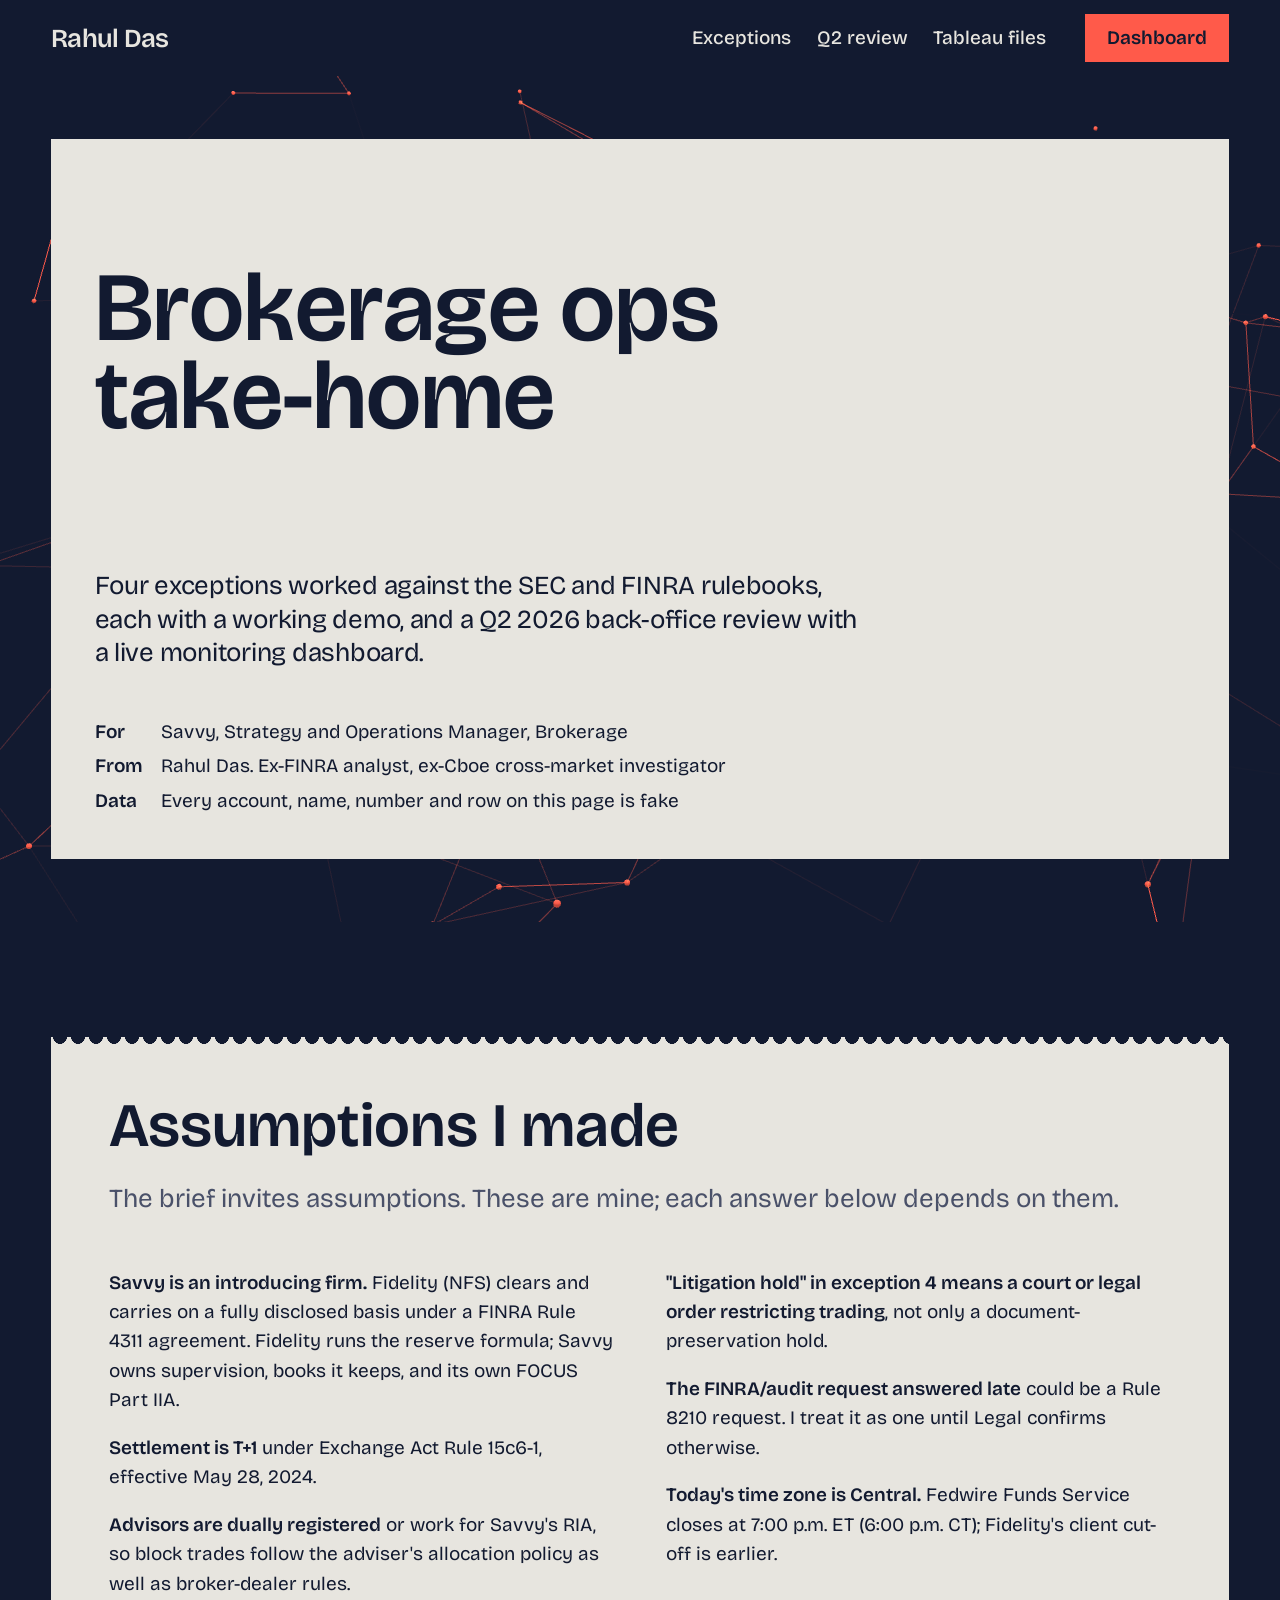
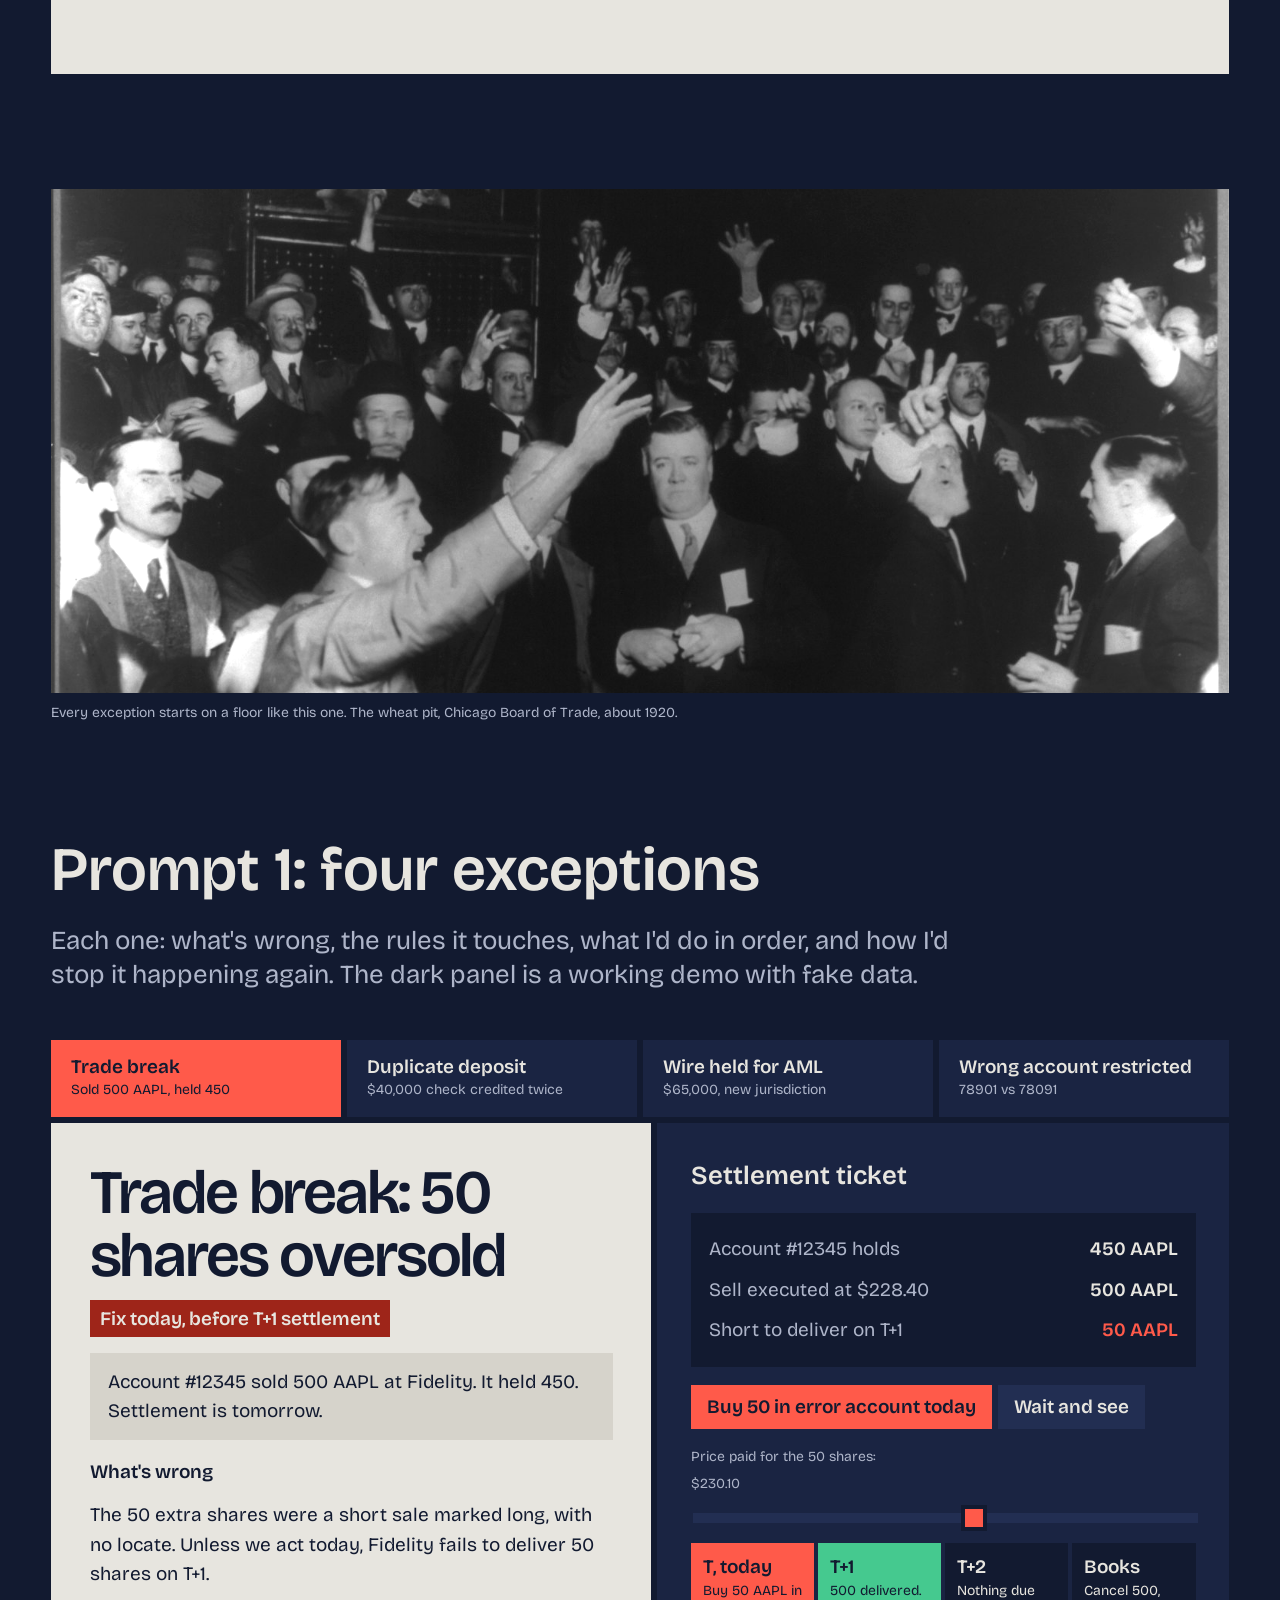
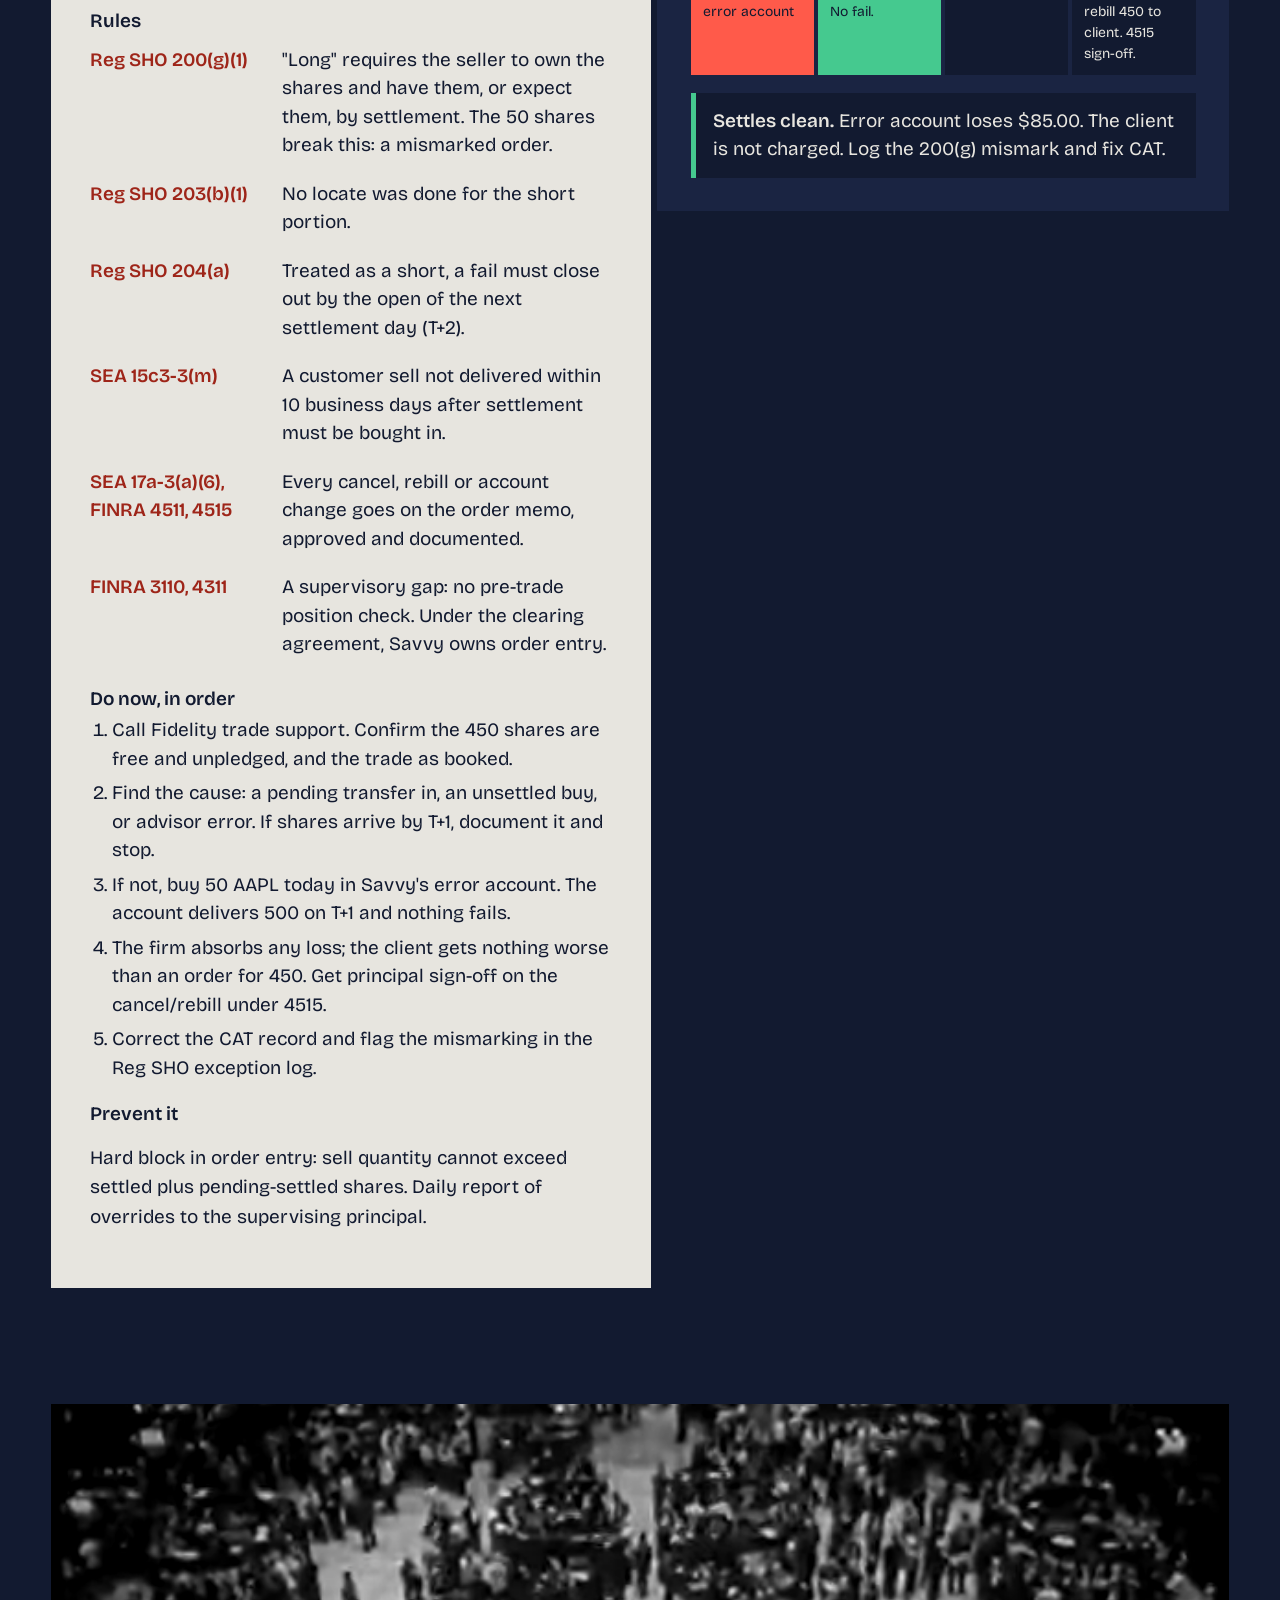
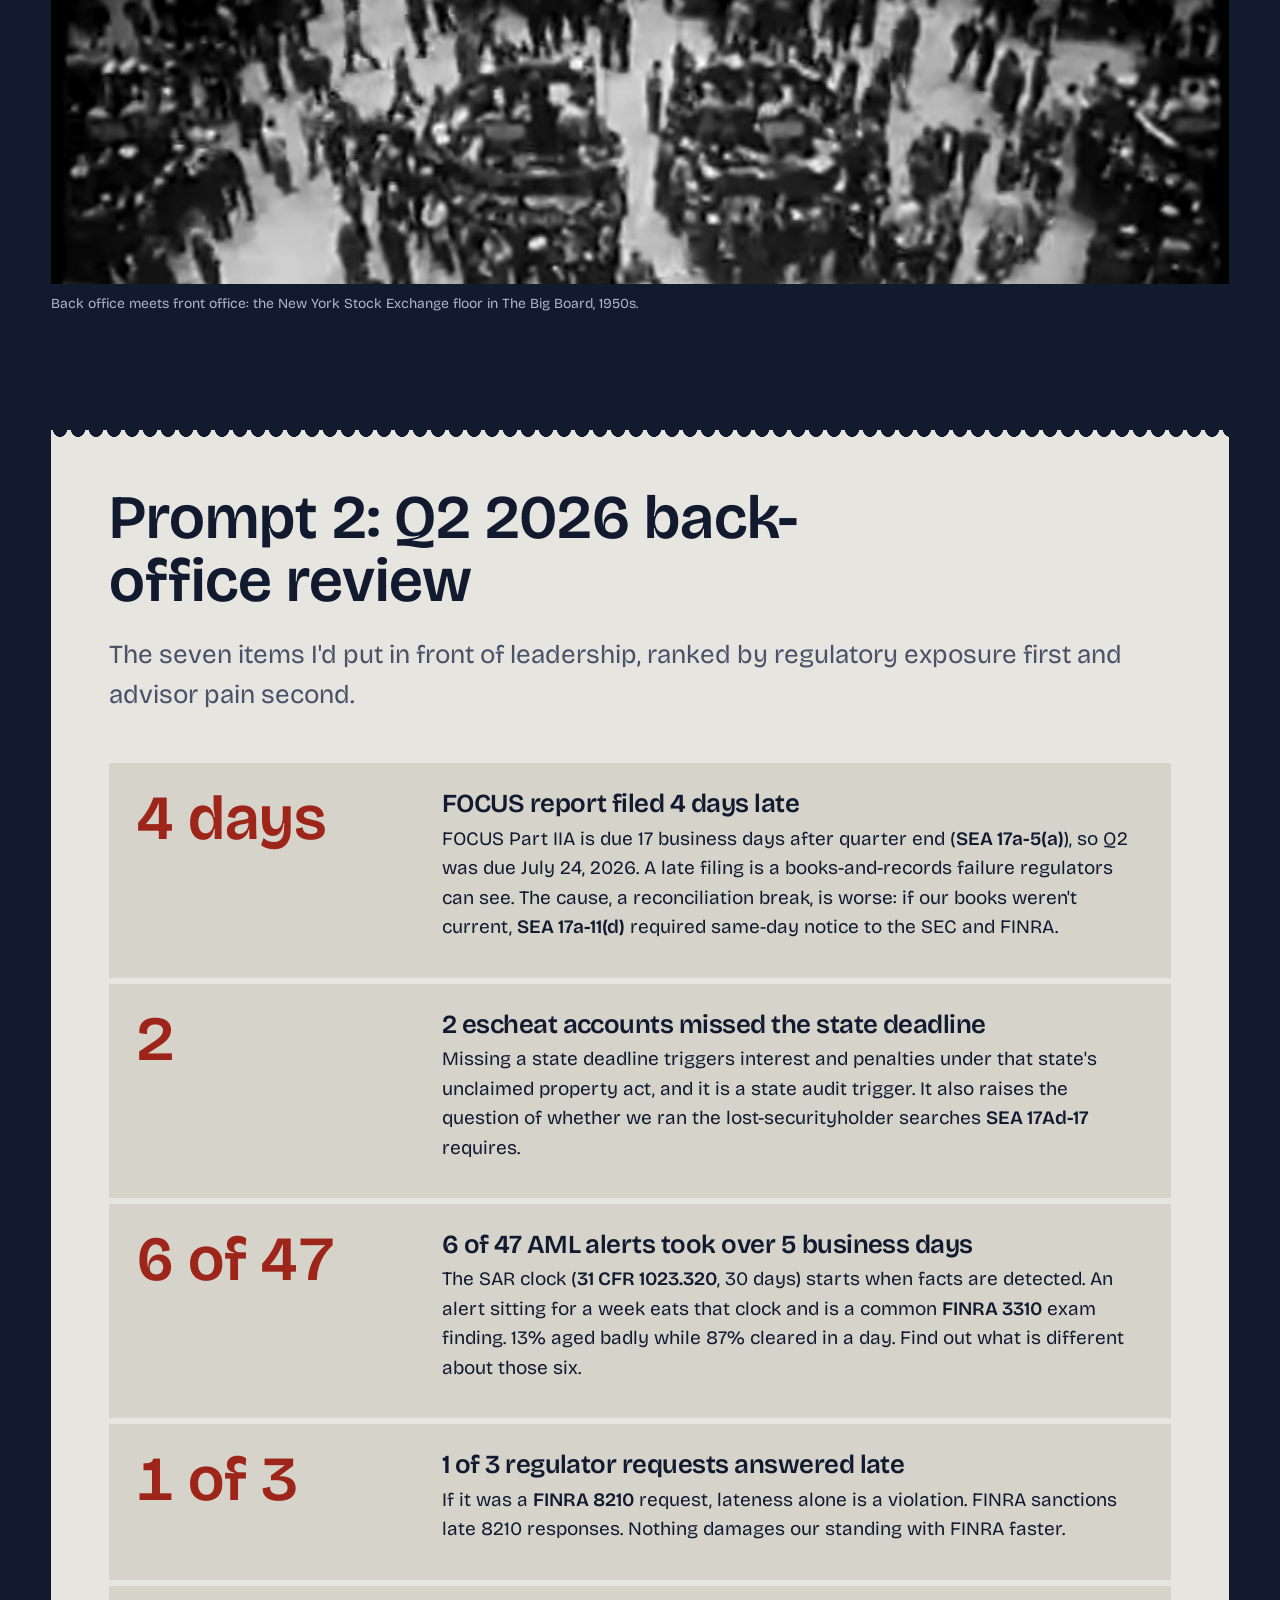
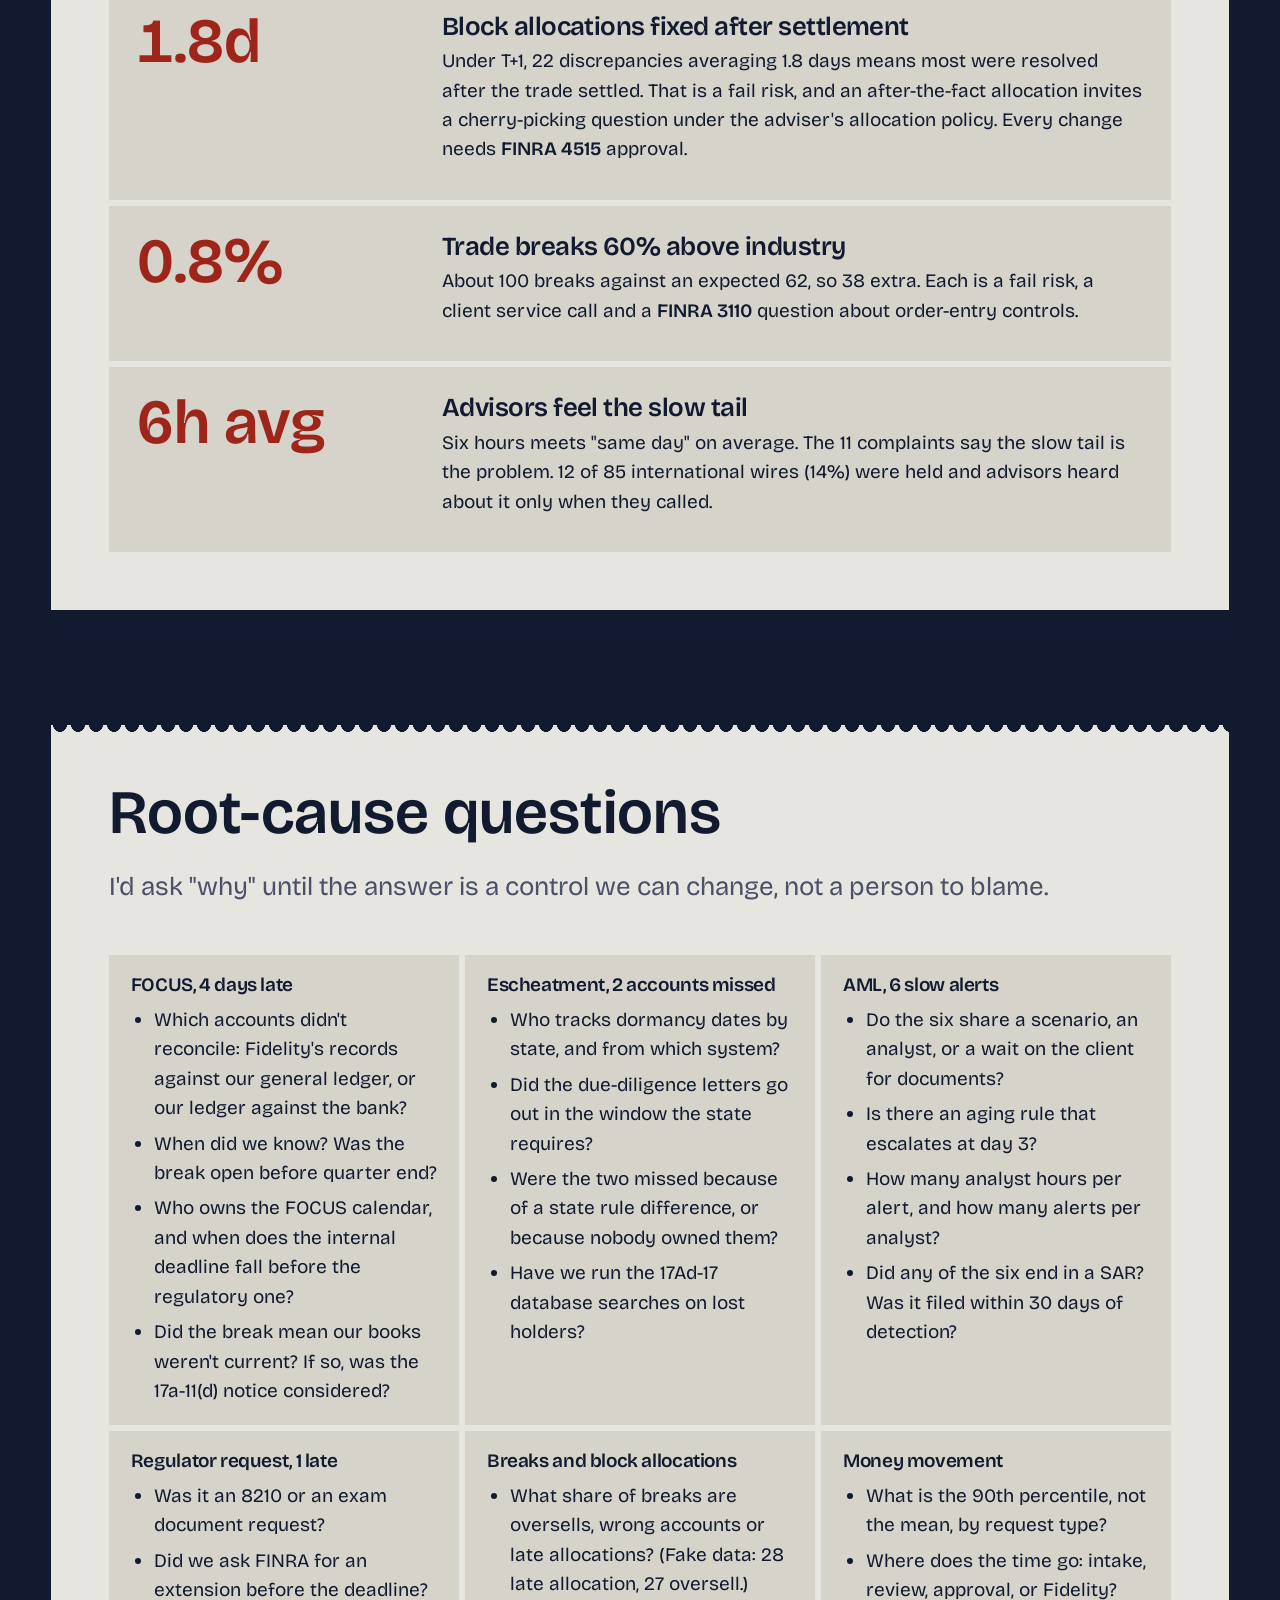
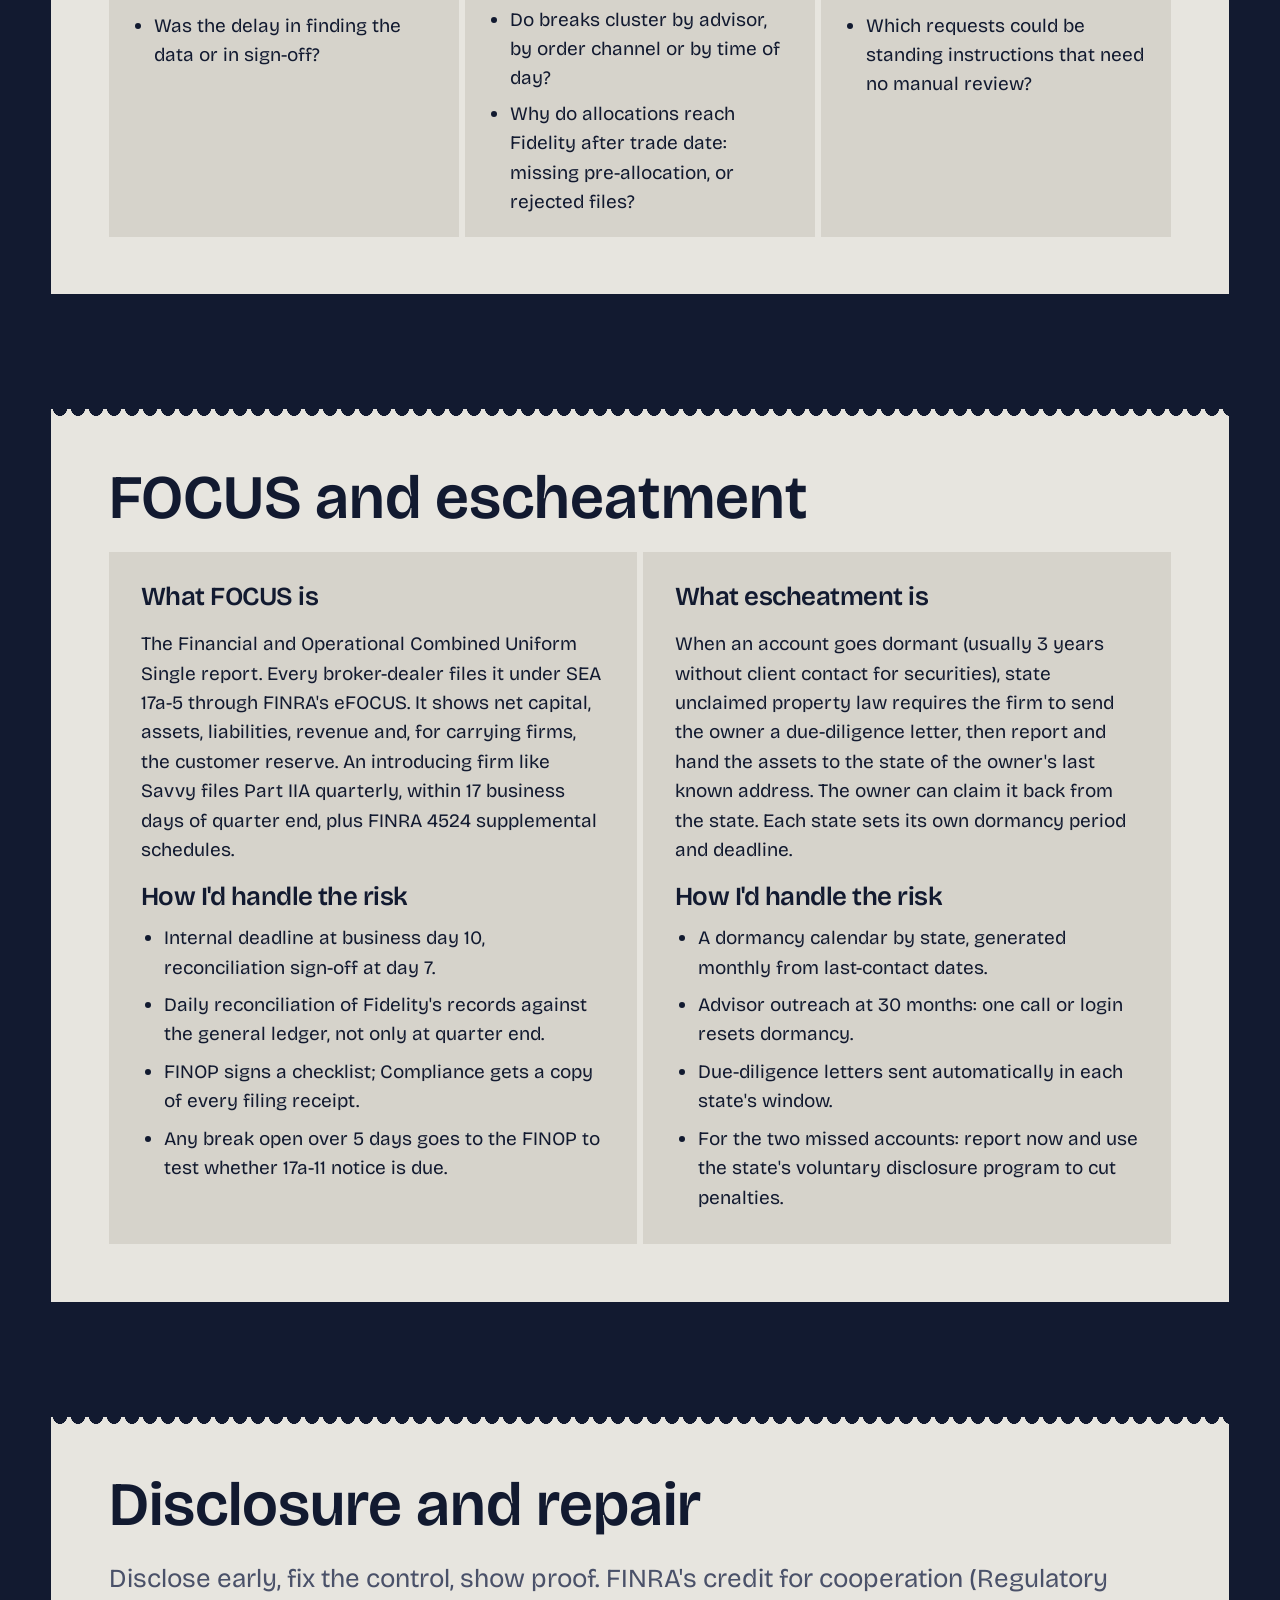
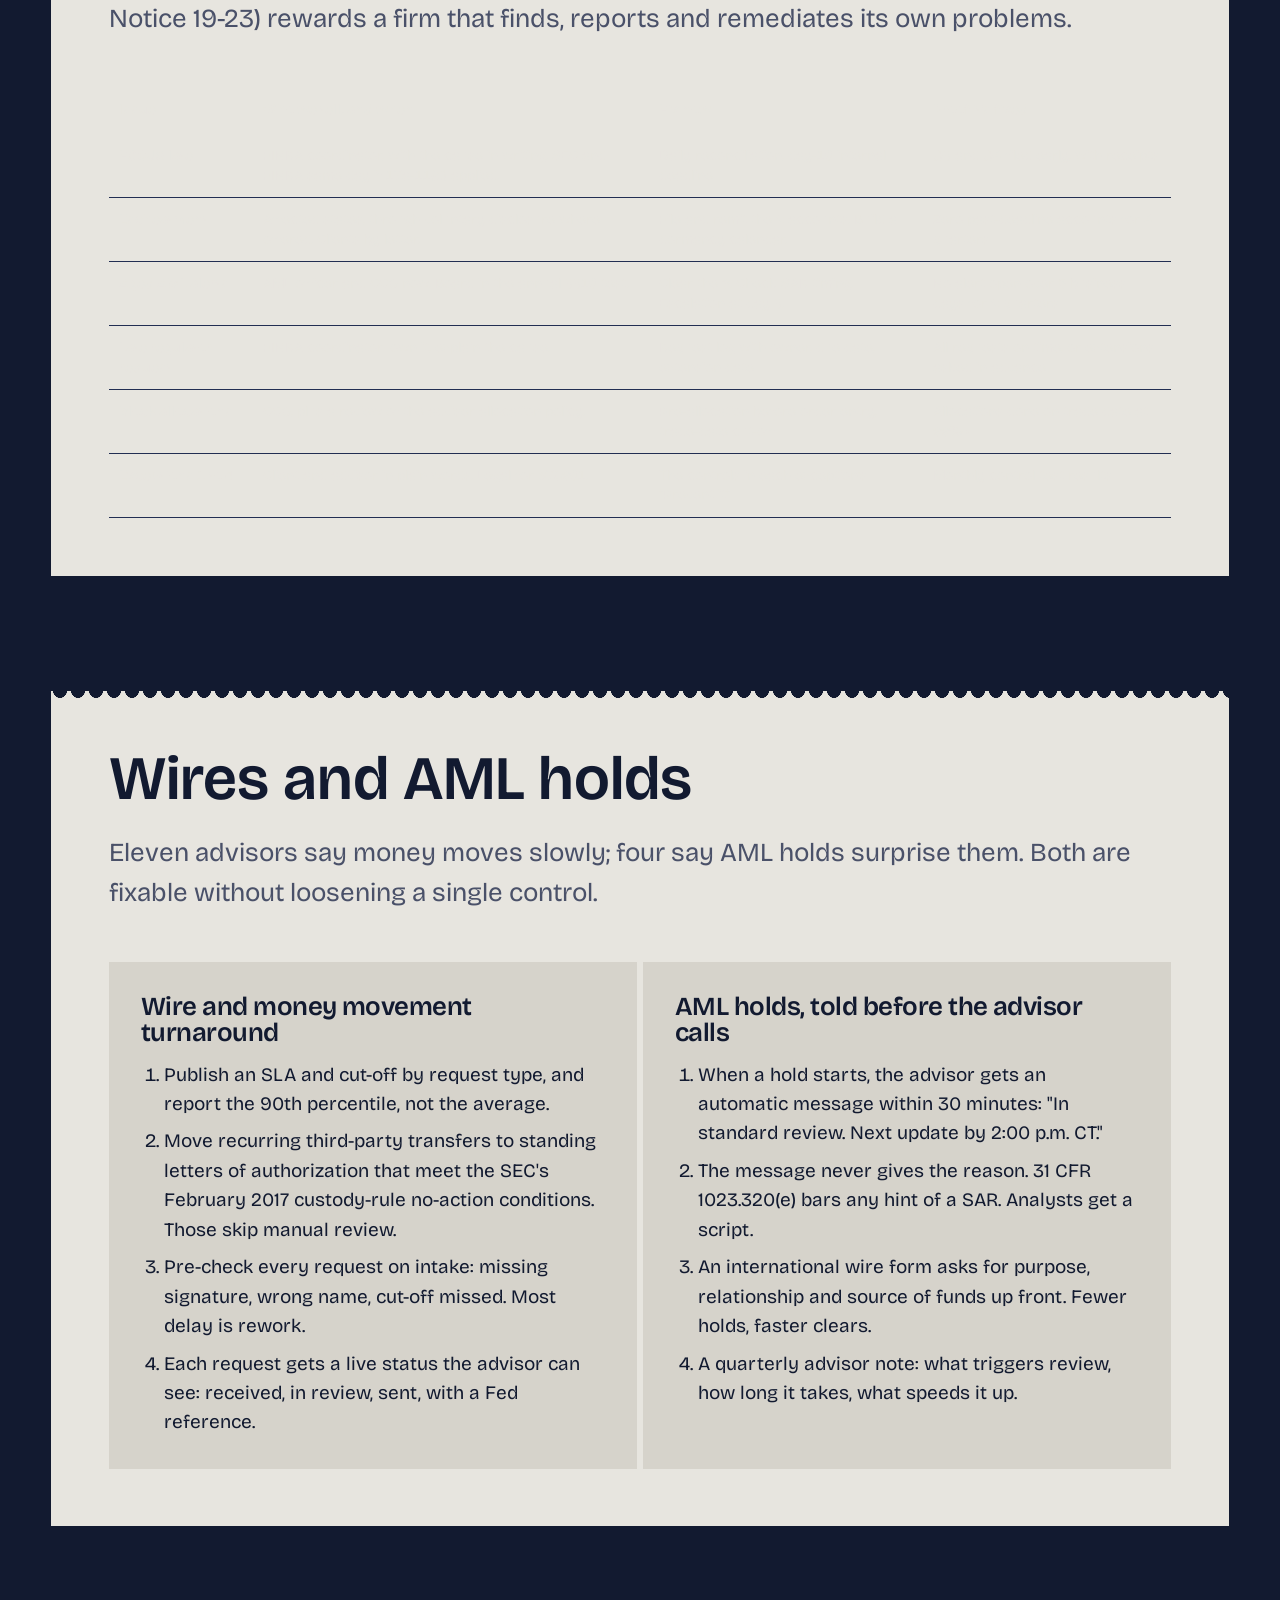
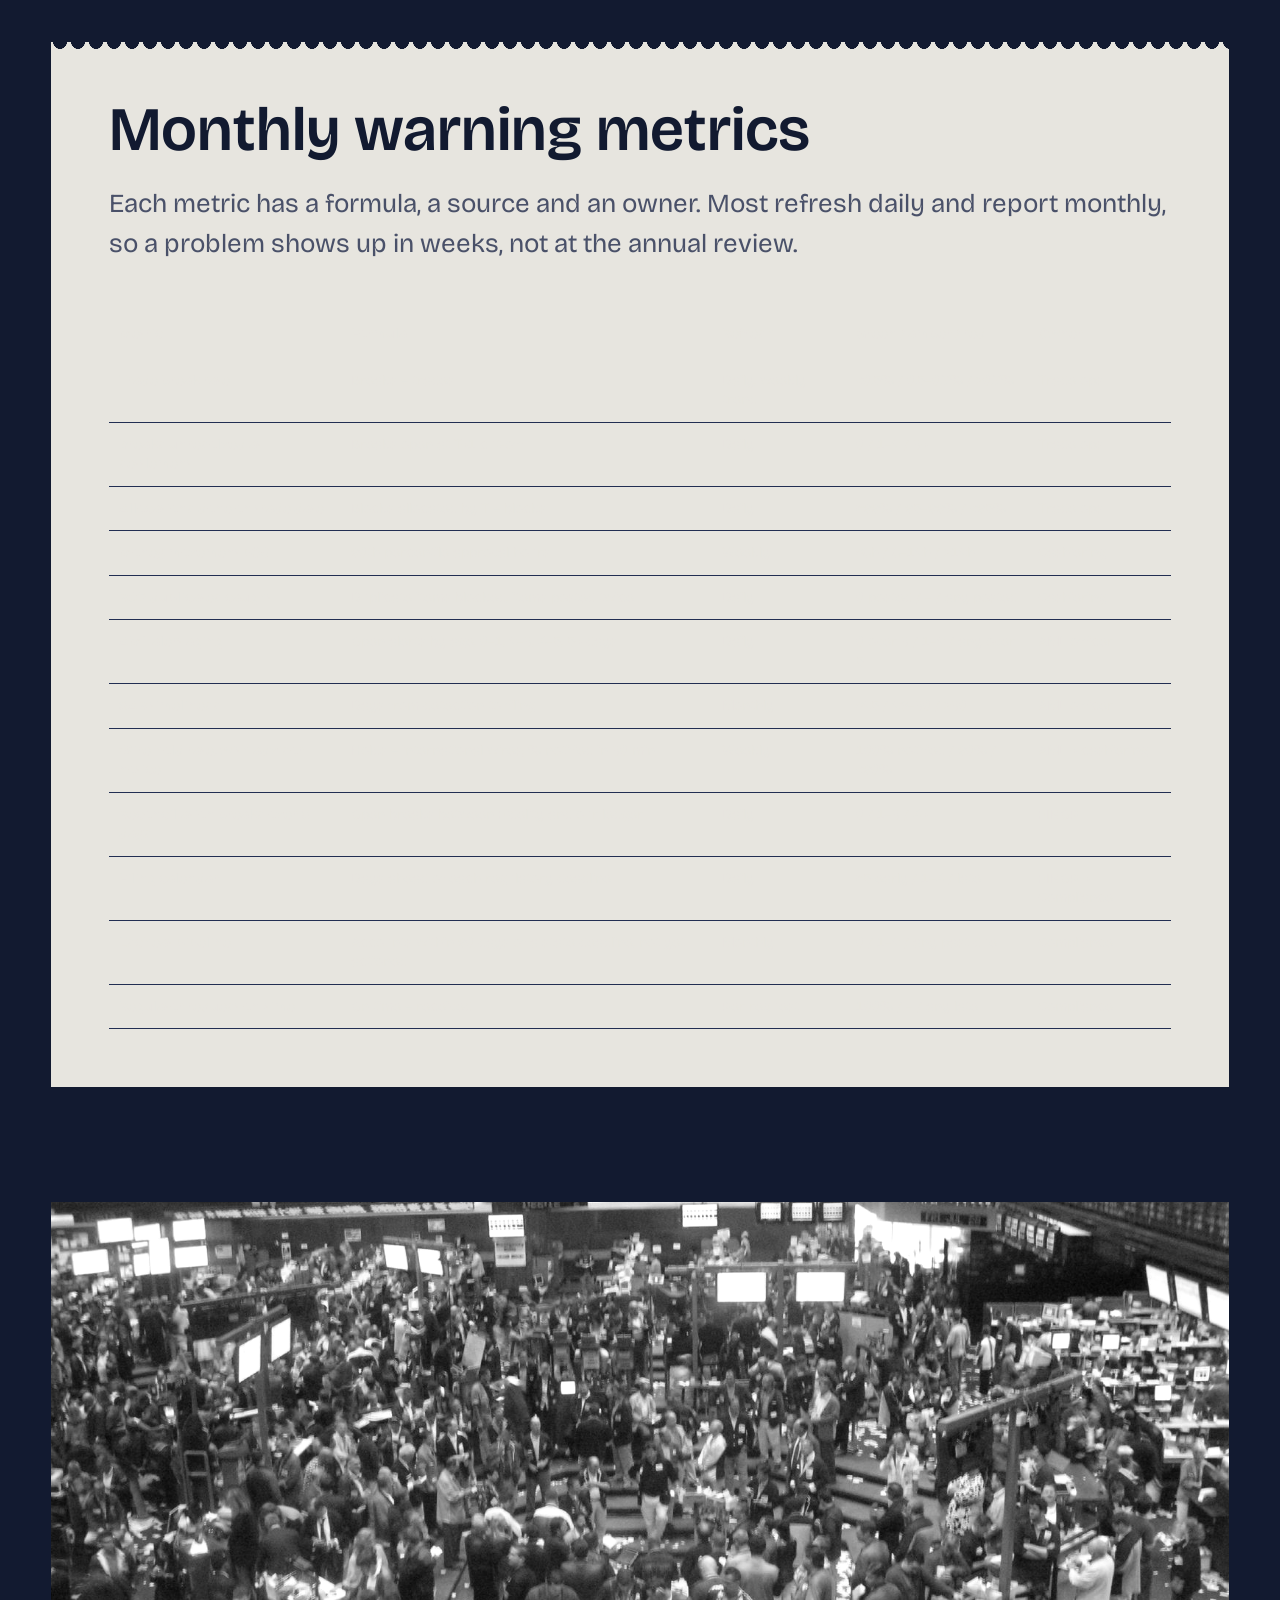
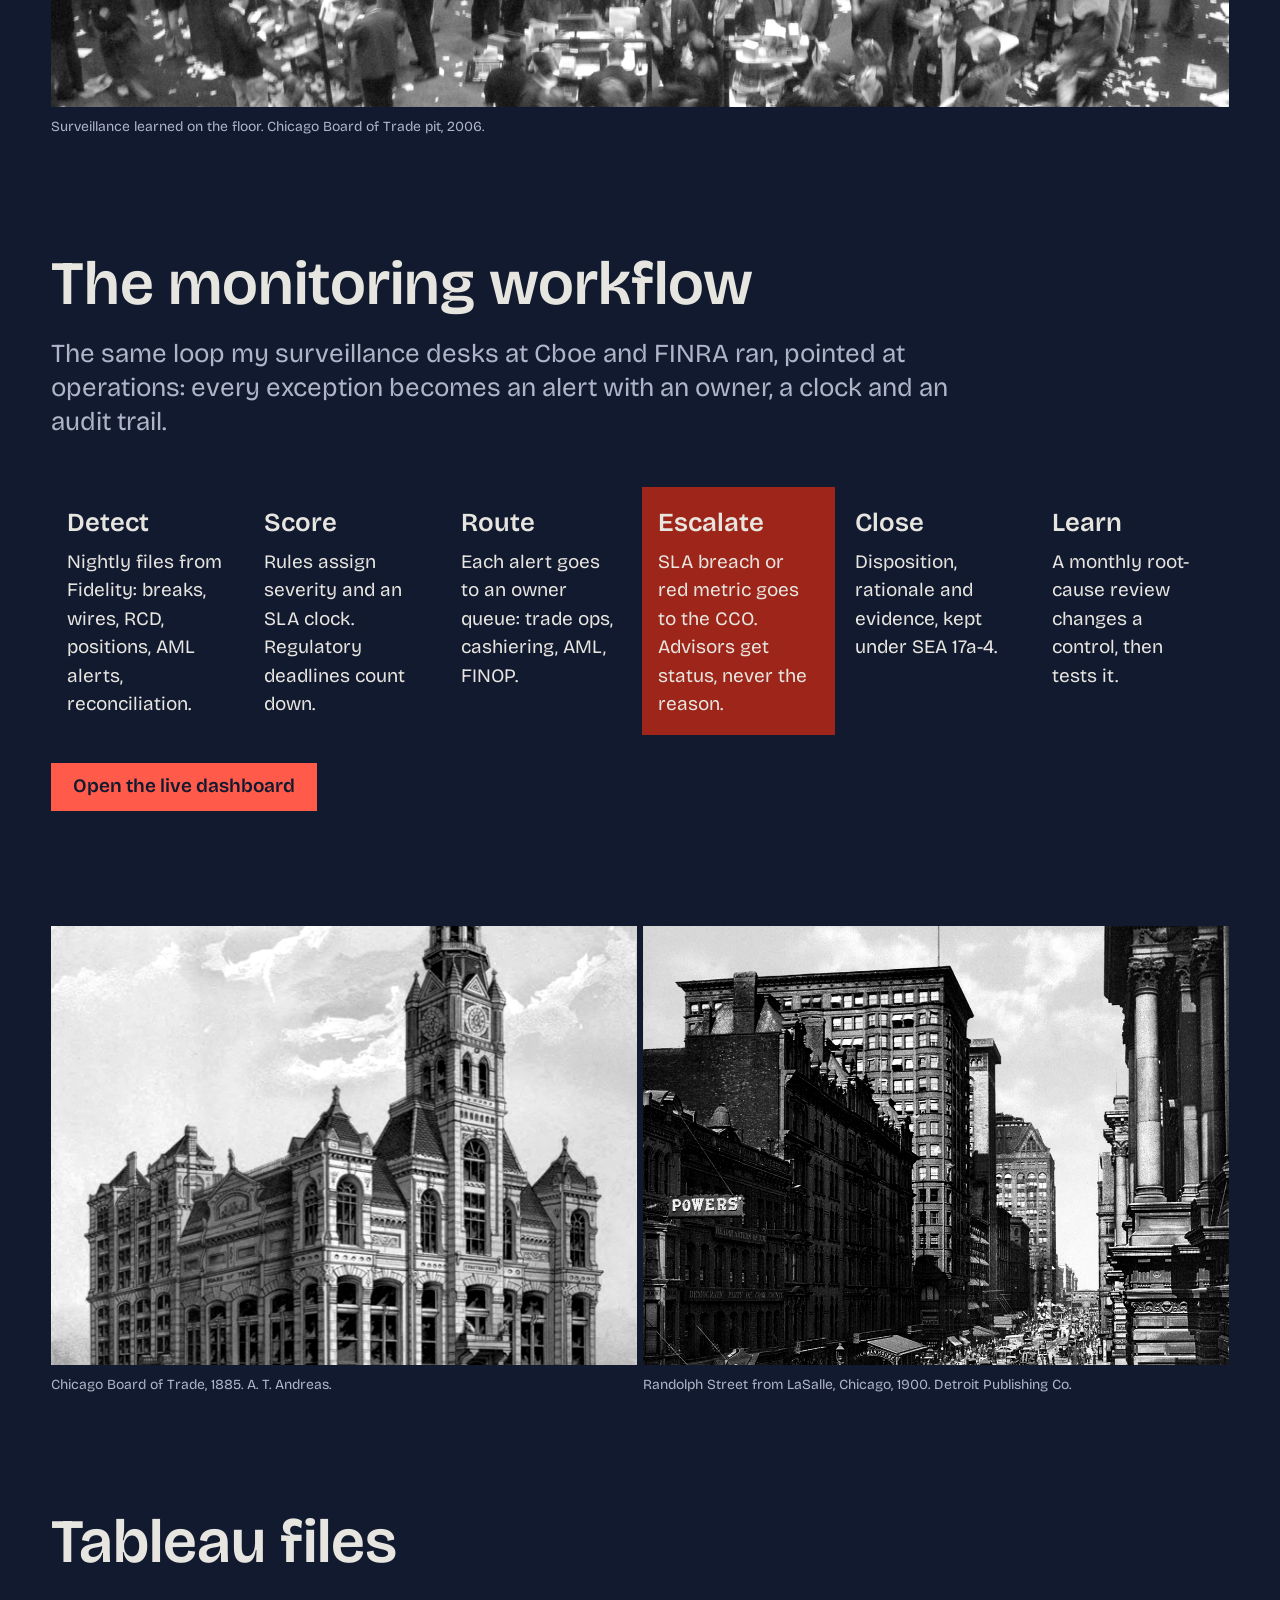
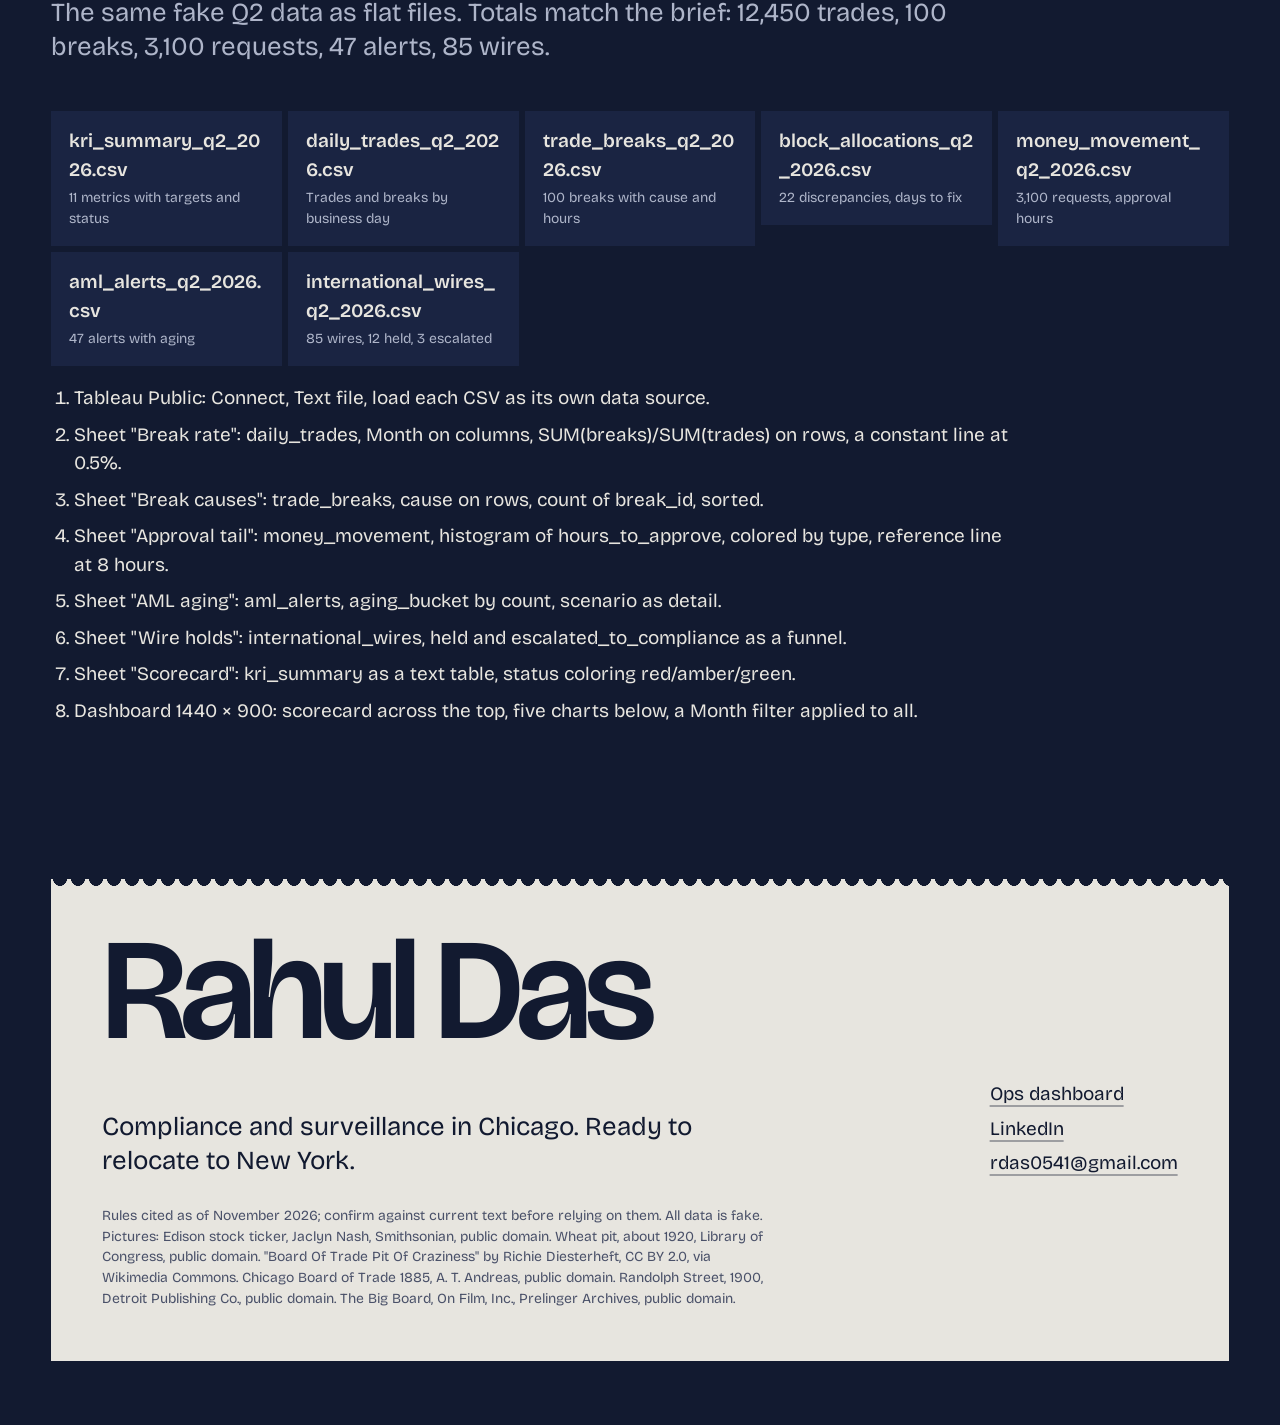
==== index.html @ f04af3ec "Brokerage ops take-home: exceptions, Q2 review, monitoring dashboard Co-Authored-By: Claude Opus 5.5" ====
<!DOCTYPE html>
<html lang="en">
<head>
<meta charset="UTF-8">
<meta name="viewport" content="width=device-width, initial-scale=1.0">
<title>Brokerage Ops Take-Home · Rahul Das</title>
<meta name="description" content="Four broker-dealer exceptions worked against SEC and FINRA rules, with a live demo for each, and a Q2 2026 back-office review with a monitoring dashboard. All data is fake.">
<meta name="author" content="Rahul Das">
<meta name="robots" content="noindex, follow">
<link rel="canonical" href="https://rahul-das-456.github.io/Savy/">
<link rel="preconnect" href="https://fonts.googleapis.com">
<link rel="preconnect" href="https://fonts.gstatic.com" crossorigin>
<link href="https://fonts.googleapis.com/css2?family=Bricolage+Grotesque:opsz,wght@12..96,400;12..96,500;12..96,600&display=swap" rel="stylesheet">
<link rel="stylesheet" href="assets/site.css">
<style>
  .sheet {
    width: min(var(--sheet), 100% - 2 * var(--m)); margin: clamp(72px, 9vw, 140px) auto 0;
    background: var(--paper); color: var(--paper-ink); color-scheme: light;
    padding: clamp(28px, 4.5vw, 72px) clamp(20px, 4.5vw, 72px);
    -webkit-mask: radial-gradient(circle 7px at 50% 0, #0000 98%, #000) 0 0 / 18px 100% repeat-x; /* taste-skill-ignore: scalloped paper edge, same as site.css */
            mask: radial-gradient(circle 7px at 50% 0, #0000 98%, #000) 0 0 / 18px 100% repeat-x; /* taste-skill-ignore */
  }
  .desk { width: min(var(--sheet), 100% - 2 * var(--m)); margin: clamp(72px, 9vw, 140px) auto 0; }
  .sheet h2, .desk h2 { font-size: var(--step-head); margin: 0 0 0.35em; max-width: 20ch; }
  .sheet h3 { font-size: var(--step-lead); letter-spacing: -0.02em !important; margin: 0 0 0.5em; }
  .sheet p, .sheet li, .case__brief p { max-width: 66ch; line-height: 1.55; }
  .lede { font-size: var(--step-lead); line-height: 1.3; max-width: 56ch; margin: 0 0 clamp(28px, 4vw, 48px); }
  .desk .lede { color: var(--muted); }
  .sheet .lede { color: var(--paper-muted); }
  .sheet a { color: var(--paper-ink); text-decoration-thickness: 2px; text-underline-offset: 4px; text-decoration-color: var(--accent-deep); }
  .desk a { color: var(--ink-hi); text-decoration-thickness: 2px; text-underline-offset: 4px; text-decoration-color: var(--accent); }

  /* assumptions */
  .assume { columns: 2 340px; column-gap: clamp(28px, 4vw, 64px); margin: 0; padding: 0; list-style: none; }
  .assume li { break-inside: avoid; padding: 0 0 18px; max-width: none; }

  /* exception switcher */
  .tabs { display: flex; flex-wrap: wrap; gap: 6px; margin: 0 0 6px; }
  .tab {
    flex: 1 1 200px; text-align: left; font: inherit; font-weight: 600; font-size: var(--step-body); line-height: 1.2;
    background: var(--surface); color: var(--ink-hi); border: 0; padding: 16px 20px 18px; cursor: pointer; min-height: 72px;
    transition: background-color var(--t-hover) var(--ease-out), transform var(--t-press) var(--ease-out);
  }
  .tab span { display: block; font-weight: 400; font-size: var(--step-small); color: var(--muted); margin-top: 4px; }
  .tab:hover { background: var(--surface-2); }
  .tab:active { transform: scale(0.98); }
  .tab[aria-selected="true"] { background: var(--accent); color: var(--accent-ink); }
  .tab[aria-selected="true"] span { color: var(--accent-ink); }
  .case { display: grid; grid-template-columns: minmax(0, 1.05fr) minmax(0, 1fr); gap: 6px; }
  .case[hidden] { display: none; }
  .case__brief { background: var(--paper); color: var(--paper-ink); padding: clamp(24px, 3vw, 44px); color-scheme: light; }
  .case__brief h3 { font-size: var(--step-head); letter-spacing: -0.035em !important; margin: 0 0 12px; }
  .facts { margin: 0 0 22px; padding: 14px 18px; background: var(--paper-2); }
  .facts p { margin: 0; }
  .case__brief h4 { font-size: var(--step-body); margin: 22px 0 8px; font-weight: 600; }
  .case__brief ol, .case__brief ul { margin: 0; padding-left: 1.2em; display: grid; gap: 6px; }
  .rules { list-style: none; padding: 0 !important; gap: 4px !important; }
  .rules li { display: grid; grid-template-columns: 9.5em 1fr; gap: 12px; padding: 8px 0; }
  .rules cite { font-style: normal; font-weight: 600; color: var(--accent-deep); }
  .sev { display: inline-block; font-weight: 600; padding: 4px 10px; background: var(--paper-ink); color: var(--paper); margin: 0 0 16px; }
  .sev--red { background: var(--accent-deep); }

  /* live demos: interface fragments */
  .demo { align-self: start; position: sticky; top: 84px; background: var(--surface); color: var(--ink-hi); padding: clamp(20px, 2.6vw, 36px); display: grid; gap: 18px; align-content: start; }
  .demo .demo__t { margin: 0; font-size: var(--step-lead); font-weight: 600; letter-spacing: -0.02em; }
  .demo .note { font-size: var(--step-small); color: var(--muted); margin: 0; }
  .panel { background: var(--bg); padding: 16px 18px; }
  .row { display: flex; justify-content: space-between; gap: 12px; align-items: baseline; padding: 6px 0; }
  .k { color: var(--muted); }
  .v { font-weight: 600; font-variant-numeric: tabular-nums; }
  .big { font-size: clamp(2rem, 1.2rem + 2.4vw, 3.25rem); font-weight: 600; letter-spacing: -0.04em; line-height: 1; font-variant-numeric: tabular-nums; }
  .red { color: var(--accent); }
  .green { color: var(--bid); }
  .ctl { display: flex; flex-wrap: wrap; gap: 6px; }
  .b {
    font: inherit; font-weight: 600; border: 0; cursor: pointer; min-height: 44px; padding: 0 16px;
    background: var(--surface-2); color: var(--ink-hi);
    transition: background-color var(--t-hover) var(--ease-out), transform var(--t-press) var(--ease-out);
  }
  .b:hover { background: #2d3b66; }
  .b:active { transform: scale(0.97); }
  .b[aria-pressed="true"], .b--go { background: var(--accent); color: var(--accent-ink); }
  .b--go:hover { background: #ff7466; }
  .b:disabled { opacity: 0.45; cursor: not-allowed; }
  .out { padding: 14px 16px; background: var(--bg); min-height: 3.2em; line-height: 1.5; }
  .out b { color: var(--ink-hi); }
  .out { position: relative; padding-left: 22px; }
  .out::before { content: ""; position: absolute; left: 0; top: 0; bottom: 0; width: 5px; background: var(--surface-2); }
  .out.is-bad::before { background: var(--accent); }
  .out.is-ok::before { background: var(--bid); }
  .out.is-warn::before { background: #f2b84b; }
  label.f { display: grid; gap: 6px; font-size: var(--step-small); color: var(--muted); }
  input[type=text], select {
    font: inherit; font-size: var(--step-body); color: var(--ink-hi); background: var(--bg); border: 2px solid #33406a; padding: 10px 12px; min-height: 44px; border-radius: 0;
  }
  input[type=text]:focus { border-color: var(--accent); outline: none; }
  .tl { display: grid; grid-template-columns: repeat(4, 1fr); gap: 4px; }
  .tl div { background: var(--bg); padding: 10px 12px; font-size: var(--step-small); min-height: 84px; }
  .tl b { display: block; font-size: var(--step-body); }
  .tl .on { background: var(--accent); color: var(--accent-ink); }
  .tl .ok { background: var(--bid); color: var(--accent-ink); }
  .q { width: 100%; border-collapse: collapse; font-size: var(--step-small) !important; }
  .q th, .q td { text-align: left; padding: 8px 6px; color: var(--ink-hi) !important; border-bottom: 1px solid #2a3558 !important; }
  .q th { color: var(--muted) !important; border-bottom: 2px solid #33406a !important; }
  .q td.n, .q th.n { text-align: right; font-variant-numeric: tabular-nums; }
  .q tr.hit td { background: rgba(255, 90, 74, 0.16); }
  .checks { display: grid; gap: 4px; }
  .checks label { display: flex; gap: 12px; align-items: flex-start; background: var(--bg); padding: 10px 12px; cursor: pointer; line-height: 1.35; }
  .checks input { width: 20px; height: 20px; accent-color: var(--accent); flex: none; margin-top: 2px; }
  .acct { display: grid; grid-template-columns: 1fr 1fr; gap: 4px; }
  .acct > div { background: var(--bg); padding: 14px 16px; }
  .acct .num { font-size: clamp(1.8rem, 1rem + 2vw, 2.6rem); font-weight: 600; letter-spacing: 0.02em !important; font-variant-numeric: tabular-nums; }
  .acct .num mark { background: var(--accent); color: var(--accent-ink); padding: 0 2px; }
  .msg { background: var(--paper); color: var(--paper-ink); padding: 14px 16px; line-height: 1.5; }
  .msg b { display: block; font-size: var(--step-small); color: var(--paper-muted); margin-bottom: 4px; font-weight: 500; }

  /* prompt 2 */
  .concerns { display: grid; gap: 6px; counter-reset: c; }
  .concern { display: grid; grid-template-columns: minmax(150px, 0.38fr) 1fr; gap: clamp(16px, 3vw, 40px); background: var(--paper-2); padding: clamp(18px, 2.4vw, 28px); align-items: start; }
  .concern .fig { margin: 0; font-size: clamp(2.4rem, 1.2rem + 3.4vw, 4.5rem); font-weight: 600; letter-spacing: -0.05em; line-height: 0.9; font-variant-numeric: tabular-nums; color: var(--accent-deep); }
  .concern .fig-x { display: block; font-size: var(--step-small); letter-spacing: 0; font-weight: 500; color: var(--paper-muted); margin-top: 8px; line-height: 1.3; }
  .concern h3 { margin: 0 0 6px; }
  .concern p { margin: 0 0 8px; }
  .concern .why { color: var(--paper-ink); }
  .concern cite { font-style: normal; font-weight: 600; }
  .two { display: grid; grid-template-columns: 1fr 1fr; gap: 6px; }
  .two > div { background: var(--paper-2); padding: clamp(20px, 2.6vw, 32px); }
  .two h3 { margin-top: 0; }
  .two ul, .two ol { padding-left: 1.2em; margin: 0; display: grid; gap: 8px; }
  .rc { display: grid; grid-template-columns: repeat(auto-fit, minmax(300px, 1fr)); gap: 6px; }
  .rc > div { background: var(--paper-2); padding: 20px 22px; }
  .rc h3 { font-size: var(--step-body); margin: 0 0 10px; }
  .rc ul { margin: 0; padding-left: 1.2em; display: grid; gap: 6px; }
  .tbl-wrap { overflow-x: auto; -webkit-overflow-scrolling: touch; margin-top: 8px; }
  .kri { width: 100%; min-width: 820px; border-collapse: collapse; }
  .kri th, .kri td { text-align: left; padding: 12px 10px; vertical-align: top; font-size: var(--step-small) !important; line-height: 1.4; }
  .kri td:first-child { font-weight: 600; }
  .rag { display: inline-block; min-width: 1.4em; font-weight: 600; }
  .flow { display: grid; grid-template-columns: repeat(6, 1fr); gap: 4px; margin: 8px 0 0; padding: 0; list-style: none; }
  .flow li { background: var(--paper-ink); color: var(--paper); padding: 16px; max-width: none; }
  .flow b { display: block; font-size: var(--step-lead); letter-spacing: -0.02em; margin-bottom: 6px; color: var(--paper); }
  .flow li:nth-child(4) { background: var(--accent-deep); }
  .cta { display: flex; flex-wrap: wrap; gap: 12px; align-items: center; margin-top: 28px; }
  .cta .link { color: var(--ink-hi); }
  .dl { display: grid; grid-template-columns: repeat(auto-fit, minmax(230px, 1fr)); gap: 6px; margin: 0; padding: 0; list-style: none; }
  .dl a { overflow-wrap: anywhere; display: block; background: var(--surface); color: var(--ink-hi); padding: 16px 18px; text-decoration: none; font-weight: 600; transition: background-color var(--t-hover) var(--ease-out); }
  .dl a:hover { background: var(--surface-2); }
  .dl span { display: block; font-weight: 400; font-size: var(--step-small); color: var(--muted); margin-top: 4px; }
  .back__credit { max-width: 75ch; }
  .plate { width: min(var(--sheet), 100% - 2 * var(--m)); margin: clamp(72px, 9vw, 140px) auto 0; }
  .plate img, .plate video { display: block; width: 100%; aspect-ratio: 21 / 9; object-fit: cover; filter: grayscale(1) contrast(1.08); background: var(--surface); }
  .plate figcaption { margin-top: 10px; color: var(--muted); font-size: var(--step-small); }
  .duo { display: grid; grid-template-columns: 1fr 1fr; gap: 6px; }
  .duo .plate { width: auto; margin: 0; }
  .plate--tall img { aspect-ratio: 4 / 3; }
  @media (max-width: 700px) { .plate img, .plate video { aspect-ratio: 4 / 3; } .duo { grid-template-columns: 1fr; } }
  .steps { margin: 18px 0 0; padding-left: 1.2em; display: grid; gap: 8px; color: var(--ink-hi); max-width: 80ch; }

  @media (max-width: 820px) {
    .kri { min-width: 0; }
    .kri thead { position: absolute; width: 1px; height: 1px; overflow: hidden; clip: rect(0 0 0 0); }
    .kri, .kri tbody, .kri tr, .kri td { display: block; width: 100%; }
    .kri tr { background: var(--paper-2); padding: 14px 16px; margin-bottom: 6px; }
    .kri td { border: 0 !important; padding: 3px 0; }
    .kri td:first-child { font-size: var(--step-body) !important; padding-bottom: 6px; }
    .kri td[data-h]::before { content: attr(data-h) ": "; color: var(--paper-muted); font-weight: 500; }
  }
  @media (max-width: 1000px) { .case { grid-template-columns: 1fr; } .demo { position: static; } .flow { grid-template-columns: repeat(3, 1fr); } }
  @media (max-width: 700px) {
    .concern, .two { grid-template-columns: 1fr; }
    .concerns { gap: 40px; }
    .rules li { grid-template-columns: 1fr; gap: 2px; }
    .tl { grid-template-columns: 1fr 1fr; }
    .flow { grid-template-columns: 1fr 1fr; }
    .tab { flex-basis: calc(50% - 6px); }
  }
</style>
<script>document.documentElement.classList.add('js');</script>
</head>
<body>
<header class="bar">
  <a class="bar__mark" href="./index.html">Rahul Das</a>
  <nav class="bar__links" aria-label="This take-home">
    <a href="#exceptions">Exceptions</a>
    <a href="#review">Q2 review</a>
    <a href="#tableau">Tableau files</a>
  </nav>
  <a class="bar__action" href="./dashboard.html">Dashboard</a>
</header>

<main id="main">
<section class="exhibit" aria-labelledby="page-title">
  <div class="exhibit__room"><img src="assets/thomas-edison-stock-ticker-nmah-jn2014-3625.jpg" alt="" fetchpriority="high"></div>
  <div class="exhibit__card">
    <h1 id="page-title" class="exhibit__title">Brokerage ops take-home</h1>
    <p class="exhibit__sub">Four exceptions worked against the SEC and FINRA rulebooks, each with a working demo, and a Q2 2026 back-office review with a live monitoring dashboard.</p>
    <dl class="exhibit__fields">
      <dt>For</dt><dd>Savvy, Strategy and Operations Manager, Brokerage</dd>
      <dt>From</dt><dd>Rahul Das. Ex-FINRA analyst, ex-Cboe cross-market investigator</dd>
      <dt>Data</dt><dd>Every account, name, number and row on this page is fake</dd>
    </dl>
  </div>
</section>

<section class="sheet" aria-labelledby="assume-h">
  <h2 id="assume-h">Assumptions I made</h2>
  <p class="lede">The brief invites assumptions. These are mine; each answer below depends on them.</p>
  <ul class="assume">
    <li><b>Savvy is an introducing firm.</b> Fidelity (NFS) clears and carries on a fully disclosed basis under a FINRA Rule 4311 agreement. Fidelity runs the reserve formula; Savvy owns supervision, books it keeps, and its own FOCUS Part IIA.</li>
    <li><b>Settlement is T+1</b> under Exchange Act Rule 15c6-1, effective May 28, 2024.</li>
    <li><b>Advisors are dually registered</b> or work for Savvy's RIA, so block trades follow the adviser's allocation policy as well as broker-dealer rules.</li>
    <li><b>"Litigation hold" in exception 4 means a court or legal order restricting trading</b>, not only a document-preservation hold.</li>
    <li><b>The FINRA/audit request answered late</b> could be a Rule 8210 request. I treat it as one until Legal confirms otherwise.</li>
    <li><b>Today's time zone is Central.</b> Fedwire Funds Service closes at 7:00 p.m. ET (6:00 p.m. CT); Fidelity's client cut-off is earlier.</li>
  </ul>
</section>

<figure class="plate">
  <img src="assets/in-the-wheat-pit-of-the-board.jpg" width="1536" height="1169" alt="Traders crowded into the wheat pit at the Chicago Board of Trade, about 1920" loading="lazy">
  <figcaption>Every exception starts on a floor like this one. The wheat pit, Chicago Board of Trade, about 1920.</figcaption>
</figure>

<section class="desk" id="exceptions" aria-labelledby="ex-h">
  <h2 id="ex-h">Prompt 1: four exceptions</h2>
  <p class="lede">Each one: what's wrong, the rules it touches, what I'd do in order, and how I'd stop it happening again. The dark panel is a working demo with fake data.</p>

  <div class="tabs" role="tablist" aria-label="Exceptions">
    <button class="tab" role="tab" id="t1" aria-controls="p1" aria-selected="true">Trade break<span>Sold 500 AAPL, held 450</span></button>
    <button class="tab" role="tab" id="t2" aria-controls="p2" aria-selected="false" tabindex="-1">Duplicate deposit<span>$40,000 check credited twice</span></button>
    <button class="tab" role="tab" id="t3" aria-controls="p3" aria-selected="false" tabindex="-1">Wire held for AML<span>$65,000, new jurisdiction</span></button>
    <button class="tab" role="tab" id="t4" aria-controls="p4" aria-selected="false" tabindex="-1">Wrong account restricted<span>78901 vs 78091</span></button>
  </div>

  <!-- 1 -->
  <div class="case" role="tabpanel" id="p1" aria-labelledby="t1">
    <article class="case__brief">
      <h3>Trade break: 50 shares oversold</h3>
      <p class="sev sev--red">Fix today, before T+1 settlement</p>
      <div class="facts"><p>Account #12345 sold 500 AAPL at Fidelity. It held 450. Settlement is tomorrow.</p></div>
      <h4>What's wrong</h4>
      <p>The 50 extra shares were a short sale marked long, with no locate. Unless we act today, Fidelity fails to deliver 50 shares on T+1.</p>
      <h4>Rules</h4>
      <ul class="rules">
        <li><cite>Reg SHO 200(g)(1)</cite><span>"Long" requires the seller to own the shares and have them, or expect them, by settlement. The 50 shares break this: a mismarked order.</span></li>
        <li><cite>Reg SHO 203(b)(1)</cite><span>No locate was done for the short portion.</span></li>
        <li><cite>Reg SHO 204(a)</cite><span>Treated as a short, a fail must close out by the open of the next settlement day (T+2).</span></li>
        <li><cite>SEA 15c3-3(m)</cite><span>A customer sell not delivered within 10 business days after settlement must be bought in.</span></li>
        <li><cite>SEA 17a-3(a)(6), FINRA 4511, 4515</cite><span>Every cancel, rebill or account change goes on the order memo, approved and documented.</span></li>
        <li><cite>FINRA 3110, 4311</cite><span>A supervisory gap: no pre-trade position check. Under the clearing agreement, Savvy owns order entry.</span></li>
      </ul>
      <h4>Do now, in order</h4>
      <ol>
        <li>Call Fidelity trade support. Confirm the 450 shares are free and unpledged, and the trade as booked.</li>
        <li>Find the cause: a pending transfer in, an unsettled buy, or advisor error. If shares arrive by T+1, document it and stop.</li>
        <li>If not, buy 50 AAPL today in Savvy's error account. The account delivers 500 on T+1 and nothing fails.</li>
        <li>The firm absorbs any loss; the client gets nothing worse than an order for 450. Get principal sign-off on the cancel/rebill under 4515.</li>
        <li>Correct the CAT record and flag the mismarking in the Reg SHO exception log.</li>
      </ol>
      <h4>Prevent it</h4>
      <p>Hard block in order entry: sell quantity cannot exceed settled plus pending-settled shares. Daily report of overrides to the supervising principal.</p>
    </article>
    <div class="demo" data-ui>
      <p class="demo__t">Settlement ticket</p>
      <div class="panel">
        <div class="row"><span class="k">Account #12345 holds</span><span class="v">450 AAPL</span></div>
        <div class="row"><span class="k">Sell executed at $228.40</span><span class="v">500 AAPL</span></div>
        <div class="row"><span class="k">Short to deliver on T+1</span><span class="v red">50 AAPL</span></div>
      </div>
      <div class="ctl" role="group" aria-label="Choose a fix">
        <button class="b" type="button" data-fix="buy" aria-pressed="true">Buy 50 in error account today</button>
        <button class="b" type="button" data-fix="wait" aria-pressed="false">Wait and see</button>
      </div>
      <label class="f" for="buyin">Price paid for the 50 shares: <output id="buyinOut">$230.10</output>
        <input id="buyin" type="range" min="220" max="238" step="0.1" value="230.1">
      </label>
      <div class="tl" id="tl1" aria-live="polite"></div>
      <div class="out" id="out1" aria-live="polite"></div>
    </div>
  </div>

  <!-- 2 -->
  <div class="case" role="tabpanel" id="p2" aria-labelledby="t2" hidden>
    <article class="case__brief">
      <h3>Duplicate remote deposit</h3>
      <p class="sev sev--red">Fix today, before anyone withdraws it</p>
      <div class="facts"><p>A $40,000 check was scanned twice, 15 minutes apart. Both entries processed. The account shows $80,000.</p></div>
      <h4>What's wrong</h4>
      <p>$40,000 of the credit does not exist. Our books, the client's statement and Fidelity's reserve figures are all wrong until we reverse it. Its second presentment will be returned by the paying bank.</p>
      <h4>Rules</h4>
      <ul class="rules">
        <li><cite>SEA 17a-3(a)(1), (a)(3)</cite><span>The blotter and the customer ledger must show true receipts. One is fictitious.</span></li>
        <li><cite>SEA 15c3-3(e)</cite><span>The phantom credit flows into the customer reserve computation at the carrying firm.</span></li>
        <li><cite>Reg CC 12 CFR 229.34(f)</cite><span>The bank that accepted a remote deposit indemnifies against duplicate presentment of the same item.</span></li>
        <li><cite>FINRA 2231</cite><span>The client's statement must be accurate. Correct before statement cut.</span></li>
        <li><cite>FINRA 3310</cite><span>Duplicate presentment is a known fraud pattern. Rule it out, don't assume error.</span></li>
        <li><cite>FINRA 3110, 4511</cite><span>The RCD queue has no duplicate control. That's a supervisory finding.</span></li>
      </ul>
      <h4>Do now, in order</h4>
      <ol>
        <li>Restrict withdrawal of the duplicate $40,000 at Fidelity right now.</li>
        <li>Match the two images: routing, account, check number, amount, date. Confirm one physical check.</li>
        <li>Reverse the second credit by journal, maker and checker, with both image IDs on the entry.</li>
        <li>Tell the advisor, then the client: a scanning duplicate, corrected, no action needed.</li>
        <li>Search the quarter's RCD log for other duplicates. One means the control is missing for all.</li>
      </ol>
      <h4>Prevent it</h4>
      <p>Hash every item on MICR line plus amount; reject a second scan for 90 days. Hold RCD funds until the item clears.</p>
    </article>
    <div class="demo" data-ui>
      <p class="demo__t">Remote deposit queue</p>
      <table class="q" id="rcd">
        <thead><tr><th>Item</th><th>Scanned</th><th>Routing / acct</th><th>Check</th><th class="n">Amount</th></tr></thead>
        <tbody>
          <tr><td>RCD-5518</td><td>10:02</td><td>••4012 / ••8831</td><td>1047</td><td class="n">$40,000.00</td></tr>
          <tr><td>RCD-5519</td><td>10:09</td><td>••7730 / ••2054</td><td>311</td><td class="n">$2,150.00</td></tr>
          <tr><td>RCD-5523</td><td>10:17</td><td>••4012 / ••8831</td><td>1047</td><td class="n">$40,000.00</td></tr>
        </tbody>
      </table>
      <div class="panel">
        <div class="row"><span class="k">Client cash balance</span><span class="v big" id="bal">$80,000</span></div>
        <div class="row"><span class="k">Available to withdraw</span><span class="v" id="avail">$80,000</span></div>
      </div>
      <div class="ctl">
        <button class="b b--go" type="button" id="dupScan">Run duplicate check</button>
        <button class="b" type="button" id="dupHold" disabled>Restrict $40,000</button>
        <button class="b" type="button" id="dupRev" disabled>Reverse RCD-5523</button>
      </div>
      <div class="out" id="out2" aria-live="polite">Queue shows 3 items processed. No duplicate control ran.</div>
    </div>
  </div>

  <!-- 3 -->
  <div class="case" role="tabpanel" id="p3" aria-labelledby="t3" hidden>
    <article class="case__brief">
      <h3>International wire on AML hold</h3>
      <p class="sev">Review within the hour. Release only on facts.</p>
      <div class="facts"><p>$65,000 outbound to a jurisdiction new to this client. Flagged and held. The advisor wants it out today. I haven't read the alert yet.</p></div>
      <h4>What's wrong</h4>
      <p>Nothing yet. Maybe nothing at all. The risk is releasing it to calm the advisor before anyone reads the alert. Advisor pressure plays no part in the decision.</p>
      <h4>Rules</h4>
      <ul class="rules">
        <li><cite>FINRA 3310</cite><span>The AML program must detect and report suspicious activity independently of the business line.</span></li>
        <li><cite>31 CFR 1023.320</cite><span>SAR for $5,000+ if suspicious. File within 30 days of initial detection. (e): never tell the client or advisor a SAR is considered.</span></li>
        <li><cite>31 CFR 501.603, .604</cite><span>OFAC: block or reject on a sanctions match; report to OFAC within 10 business days.</span></li>
        <li><cite>31 CFR 1010.410(f)</cite><span>Travel Rule: wires of $3,000+ carry full originator and beneficiary data.</span></li>
        <li><cite>31 CFR 1010.230, FINRA 2090</cite><span>CDD and know-your-customer: does this fit the client's profile and source of funds?</span></li>
        <li><cite>FINRA 2165, 4512</cite><span>If the client is 65+ and exploitation is suspected: hold 15 business days, +10, +30 more if reported to a state agency or court. Call the trusted contact.</span></li>
      </ul>
      <h4>Do now, in order</h4>
      <ol>
        <li>Reply to the advisor in 5 minutes: under review, update by a set time. No reason given.</li>
        <li>Read the alert. Screen beneficiary, bank and country against OFAC.</li>
        <li>Call the client on the number on file, not one given in the request. Confirm the wire, purpose and beneficiary.</li>
        <li>Check for account takeover: recent email, phone or address changes, new device logins.</li>
        <li>Decide and write it down: release, request documents, or escalate to the AML officer.</li>
      </ol>
      <h4>Prevent the fire drill</h4>
      <p>An international wire intake form (purpose, relationship, source of funds) and an automatic status message to the advisor once a hold starts.</p>
    </article>
    <div class="demo" data-ui>
      <p class="demo__t">Alert review: WR-20931, $65,000</p>
      <div class="panel">
        <div class="row"><span class="k">Fidelity wire cut-off</span><span class="v" id="cutoff">4:00 p.m. CT</span></div>
        <div class="row"><span class="k">Time left today</span><span class="v" id="left">–</span></div>
      </div>
      <fieldset class="checks" style="border:0;padding:0;margin:0">
        <legend class="note" style="margin-bottom:8px">Tick what the review found</legend>
        <label><input type="checkbox" data-f="ofac"> Beneficiary or bank matches an OFAC list</label>
        <label><input type="checkbox" data-f="fatf"> Country is on the FATF high-risk or monitored list</label>
        <label><input type="checkbox" data-f="profile"> Amount is over 3 times the client's usual outflow</label>
        <label><input type="checkbox" data-f="ato"> Email, phone or address changed in the last 30 days</label>
        <label><input type="checkbox" data-f="senior"> Client is 65+ and the story doesn't fit</label>
        <label><input type="checkbox" data-f="callback" checked> Client confirmed by call-back to number on file</label>
        <label><input type="checkbox" data-f="docs" checked> Purpose and beneficiary documented</label>
      </fieldset>
      <div class="out" id="out3" aria-live="polite"></div>
      <div class="msg" id="msg3" aria-live="polite"></div>
    </div>
  </div>

  <!-- 4 -->
  <div class="case" role="tabpanel" id="p4" aria-labelledby="t4" hidden>
    <article class="case__brief">
      <h3>Restriction on the wrong account</h3>
      <p class="sev sev--red">Two harms, both live. Fix in the next hour.</p>
      <div class="facts"><p>A litigation hold meant for #78901 went on #78091. #78901 traded freely for two days. #78091's advisor wants to know why the client can't trade.</p></div>
      <h4>What's wrong</h4>
      <p>We may have broken a legal order, and we've blocked a client with no reason to be blocked. Fix the order first: assets can still be leaving #78901.</p>
      <h4>Rules</h4>
      <ul class="rules">
        <li><cite>FINRA 3110(a), (b)</cite><span>Restrictions are a supervisory control. One person keyed one number, with no check. That's the finding.</span></li>
        <li><cite>SEA 17a-3(a)(17), FINRA 4511, 4512</cite><span>Account records must be accurate. Every restriction change needs a who, when and why.</span></li>
        <li><cite>FINRA 4530(b)</cite><span>Legal decides whether trading against the order is a violation that must be reported within 30 days.</span></li>
        <li><cite>FINRA 4513, 4530(d)</cite><span>If #78091 complains in writing, record it and include it in quarterly complaint statistics.</span></li>
        <li><cite>FINRA 2010</cite><span>Fair dealing: make #78091 whole if the block cost the client a trade.</span></li>
      </ul>
      <h4>Do now, in order</h4>
      <ol>
        <li>Put the hold on #78901 now, with trading and outgoing money movement both blocked. A second person verifies name and TIN against the order.</li>
        <li>Pull every trade and transfer on #78901 for the two days. Send it to Legal today.</li>
        <li>Lift the hold on #78091, approved and logged. Tell the advisor plainly: our keying error, now fixed.</li>
        <li>Ask whether #78091 missed a trade. If so, compute the make-whole against the price at the time.</li>
        <li>Legal decides on notice to the court or opposing counsel, and on 4530.</li>
      </ol>
      <h4>Prevent it</h4>
      <p>Restrictions are applied by account name and TIN, not number alone, under maker-checker. A weekly reconciliation of open legal orders against restricted accounts.</p>
    </article>
    <div class="demo" data-ui>
      <p class="demo__t">Restriction entry with maker-checker</p>
      <div class="acct">
        <div><span class="k">Order names</span><div class="num" id="nA">78<mark>9</mark><mark>0</mark>1</div><span class="k">M. Ellery, TIN ••4417</span></div>
        <div><span class="k">Restriction placed on</span><div class="num" id="nB">78<mark>0</mark><mark>9</mark>1</div><span class="k">D. Whitfield, TIN ••2290</span></div>
      </div>
      <label class="f" for="acctIn">Account to restrict
        <input id="acctIn" type="text" inputmode="numeric" autocomplete="off" value="78091" maxlength="5">
      </label>
      <label class="f" for="tinIn">Last 4 of TIN on the legal order
        <input id="tinIn" type="text" inputmode="numeric" autocomplete="off" value="4417" maxlength="4">
      </label>
      <div class="ctl"><button class="b b--go" type="button" id="apply4">Submit for checker approval</button></div>
      <div class="out" id="out4" aria-live="polite">Old process: one person types a number. Try the number that was keyed.</div>
      <table class="q">
        <caption class="note" style="text-align:left;caption-side:top;padding-bottom:6px">#78901 activity while unrestricted (send to Legal)</caption>
        <thead><tr><th>Day</th><th>Activity</th><th class="n">Amount</th></tr></thead>
        <tbody>
          <tr><td>Day 1</td><td>Sell 1,200 VTI</td><td class="n">$341,880</td></tr>
          <tr><td>Day 1</td><td>Buy 300 MSFT</td><td class="n">$128,610</td></tr>
          <tr class="hit"><td>Day 2</td><td>ACH out to new bank</td><td class="n">$95,000</td></tr>
        </tbody>
      </table>
    </div>
  </div>
</section>

<figure class="plate plate--film">
  <video muted loop playsinline autoplay preload="metadata" poster="assets/nyse-floor-poster.jpg" width="640" height="480" aria-label="Clerks and brokers working the New York Stock Exchange floor, 1950s film">
    <source src="assets/nyse-floor.webm" type="video/webm">
    <source src="assets/nyse-floor.mp4" type="video/mp4">
  </video>
  <figcaption>Back office meets front office: the New York Stock Exchange floor in <i>The Big Board</i>, 1950s.</figcaption>
</figure>

<section class="sheet" id="review" aria-labelledby="rev-h">
  <h2 id="rev-h">Prompt 2: Q2 2026 back-office review</h2>
  <p class="lede">The seven items I'd put in front of leadership, ranked by regulatory exposure first and advisor pain second.</p>
  <div class="concerns">
    <div class="concern"><p class="fig">4 days</p><div>
      <h3>FOCUS report filed 4 days late</h3>
      <p class="why">FOCUS Part IIA is due 17 business days after quarter end (<cite>SEA 17a-5(a)</cite>), so Q2 was due July 24, 2026. A late filing is a books-and-records failure regulators can see. The cause, a reconciliation break, is worse: if our books weren't current, <cite>SEA 17a-11(d)</cite> required same-day notice to the SEC and FINRA.</p>
    </div></div>
    <div class="concern"><p class="fig">2</p><div>
      <h3>2 escheat accounts missed the state deadline</h3>
      <p class="why">Missing a state deadline triggers interest and penalties under that state's unclaimed property act, and it is a state audit trigger. It also raises the question of whether we ran the lost-securityholder searches <cite>SEA 17Ad-17</cite> requires.</p>
    </div></div>
    <div class="concern"><p class="fig">6 of 47</p><div>
      <h3>6 of 47 AML alerts took over 5 business days</h3>
      <p class="why">The SAR clock (<cite>31 CFR 1023.320</cite>, 30 days) starts when facts are detected. An alert sitting for a week eats that clock and is a common <cite>FINRA 3310</cite> exam finding. 13% aged badly while 87% cleared in a day. Find out what is different about those six.</p>
    </div></div>
    <div class="concern"><p class="fig">1 of 3</p><div>
      <h3>1 of 3 regulator requests answered late</h3>
      <p class="why">If it was a <cite>FINRA 8210</cite> request, lateness alone is a violation. FINRA sanctions late 8210 responses. Nothing damages our standing with FINRA faster.</p>
    </div></div>
    <div class="concern"><p class="fig">1.8d</p><div>
      <h3>Block allocations fixed after settlement</h3>
      <p class="why">Under T+1, 22 discrepancies averaging 1.8 days means most were resolved after the trade settled. That is a fail risk, and an after-the-fact allocation invites a cherry-picking question under the adviser's allocation policy. Every change needs <cite>FINRA 4515</cite> approval.</p>
    </div></div>
    <div class="concern"><p class="fig">0.8%</p><div>
      <h3>Trade breaks 60% above industry</h3>
      <p class="why">About 100 breaks against an expected 62, so 38 extra. Each is a fail risk, a client service call and a <cite>FINRA 3110</cite> question about order-entry controls.</p>
    </div></div>
    <div class="concern"><p class="fig">6h avg</p><div>
      <h3>Advisors feel the slow tail</h3>
      <p class="why">Six hours meets "same day" on average. The 11 complaints say the slow tail is the problem. 12 of 85 international wires (14%) were held and advisors heard about it only when they called.</p>
    </div></div>
  </div>
</section>

<section class="sheet" aria-labelledby="rc-h">
  <h2 id="rc-h">Root-cause questions</h2>
  <p class="lede">I'd ask "why" until the answer is a control we can change, not a person to blame.</p>
  <div class="rc">
    <div><h3>FOCUS, 4 days late</h3><ul>
      <li>Which accounts didn't reconcile: Fidelity's records against our general ledger, or our ledger against the bank?</li>
      <li>When did we know? Was the break open before quarter end?</li>
      <li>Who owns the FOCUS calendar, and when does the internal deadline fall before the regulatory one?</li>
      <li>Did the break mean our books weren't current? If so, was the 17a-11(d) notice considered?</li>
    </ul></div>
    <div><h3>Escheatment, 2 accounts missed</h3><ul>
      <li>Who tracks dormancy dates by state, and from which system?</li>
      <li>Did the due-diligence letters go out in the window the state requires?</li>
      <li>Were the two missed because of a state rule difference, or because nobody owned them?</li>
      <li>Have we run the 17Ad-17 database searches on lost holders?</li>
    </ul></div>
    <div><h3>AML, 6 slow alerts</h3><ul>
      <li>Do the six share a scenario, an analyst, or a wait on the client for documents?</li>
      <li>Is there an aging rule that escalates at day 3?</li>
      <li>How many analyst hours per alert, and how many alerts per analyst?</li>
      <li>Did any of the six end in a SAR? Was it filed within 30 days of detection?</li>
    </ul></div>
    <div><h3>Regulator request, 1 late</h3><ul>
      <li>Was it an 8210 or an exam document request?</li>
      <li>Did we ask FINRA for an extension before the deadline?</li>
      <li>Was the delay in finding the data or in sign-off?</li>
    </ul></div>
    <div><h3>Breaks and block allocations</h3><ul>
      <li>What share of breaks are oversells, wrong accounts or late allocations? (Fake data: 28 late allocation, 27 oversell.)</li>
      <li>Do breaks cluster by advisor, by order channel or by time of day?</li>
      <li>Why do allocations reach Fidelity after trade date: missing pre-allocation, or rejected files?</li>
    </ul></div>
    <div><h3>Money movement</h3><ul>
      <li>What is the 90th percentile, not the mean, by request type?</li>
      <li>Where does the time go: intake, review, approval, or Fidelity?</li>
      <li>Which requests could be standing instructions that need no manual review?</li>
    </ul></div>
  </div>
</section>

<section class="sheet" aria-labelledby="fe-h">
  <h2 id="fe-h">FOCUS and escheatment</h2>
  <div class="two">
    <div>
      <h3>What FOCUS is</h3>
      <p>The Financial and Operational Combined Uniform Single report. Every broker-dealer files it under SEA 17a-5 through FINRA's eFOCUS. It shows net capital, assets, liabilities, revenue and, for carrying firms, the customer reserve. An introducing firm like Savvy files Part IIA quarterly, within 17 business days of quarter end, plus FINRA 4524 supplemental schedules.</p>
      <h3>How I'd handle the risk</h3>
      <ul>
        <li>Internal deadline at business day 10, reconciliation sign-off at day 7.</li>
        <li>Daily reconciliation of Fidelity's records against the general ledger, not only at quarter end.</li>
        <li>FINOP signs a checklist; Compliance gets a copy of every filing receipt.</li>
        <li>Any break open over 5 days goes to the FINOP to test whether 17a-11 notice is due.</li>
      </ul>
    </div>
    <div>
      <h3>What escheatment is</h3>
      <p>When an account goes dormant (usually 3 years without client contact for securities), state unclaimed property law requires the firm to send the owner a due-diligence letter, then report and hand the assets to the state of the owner's last known address. The owner can claim it back from the state. Each state sets its own dormancy period and deadline.</p>
      <h3>How I'd handle the risk</h3>
      <ul>
        <li>A dormancy calendar by state, generated monthly from last-contact dates.</li>
        <li>Advisor outreach at 30 months: one call or login resets dormancy.</li>
        <li>Due-diligence letters sent automatically in each state's window.</li>
        <li>For the two missed accounts: report now and use the state's voluntary disclosure program to cut penalties.</li>
      </ul>
    </div>
  </div>
</section>

<section class="sheet" aria-labelledby="dr-h">
  <h2 id="dr-h">Disclosure and repair</h2>
  <p class="lede">Disclose early, fix the control, show proof. FINRA's credit for cooperation (Regulatory Notice 19-23) rewards a firm that finds, reports and remediates its own problems.</p>
  <div class="tbl-wrap">
  <table class="kri">
    <thead><tr><th>Issue</th><th>Who we tell, and when</th><th>Fix now</th><th>Proof it's fixed</th></tr></thead>
    <tbody>
      <tr><td>FOCUS late</td><td data-h="Who we tell, and when">FINRA coordinator, with the cause in writing. SEC and FINRA same day if 17a-11(d) applied.</td><td data-h="Fix now">Daily reconciliation, day-10 internal deadline</td><td data-h="Proof it's fixed">Q3 and Q4 filed early, with receipts</td></tr>
      <tr><td>Escheatment</td><td data-h="Who we tell, and when">Affected states, through voluntary disclosure where offered. Clients by letter.</td><td data-h="Fix now">File and remit the 2 accounts. Build a dormancy calendar.</td><td data-h="Proof it's fixed">Zero past-deadline accounts for 4 quarters</td></tr>
      <tr><td>Aged AML alerts</td><td data-h="Who we tell, and when">AML officer and CCO now. Board in the annual 3310 test.</td><td data-h="Fix now">Clear the 6. Check SAR timing. Escalation at day 3.</td><td data-h="Proof it's fixed">No alert open over 5 business days for 2 quarters</td></tr>
      <tr><td>Late regulator request</td><td data-h="Who we tell, and when">FINRA coordinator: own it, explain the cause.</td><td data-h="Fix now">Request log with owner, due date, extension date</td><td data-h="Proof it's fixed">All requests on time, or extensions asked in advance</td></tr>
      <tr><td>Block allocations</td><td data-h="Who we tell, and when">CCO, plus a review of the adviser allocation policy.</td><td data-h="Fix now">Pre-allocation before order entry, trade-date cut-off</td><td data-h="Proof it's fixed">Allocations done on trade date at 99%+</td></tr>
      <tr><td>Exceptions 1 to 4</td><td data-h="Who we tell, and when">Client and advisor in plain words. Legal for #78901.</td><td data-h="Fix now">The controls in each exception's "Prevent it"</td><td data-h="Proof it's fixed">Monthly control test results</td></tr>
    </tbody>
  </table>
  </div>
</section>

<section class="sheet" aria-labelledby="fb-h">
  <h2 id="fb-h">Wires and AML holds</h2>
  <p class="lede">Eleven advisors say money moves slowly; four say AML holds surprise them. Both are fixable without loosening a single control.</p>
  <div class="two">
    <div>
      <h3>Wire and money movement turnaround</h3>
      <ol>
        <li>Publish an SLA and cut-off by request type, and report the 90th percentile, not the average.</li>
        <li>Move recurring third-party transfers to standing letters of authorization that meet the SEC's February 2017 custody-rule no-action conditions. Those skip manual review.</li>
        <li>Pre-check every request on intake: missing signature, wrong name, cut-off missed. Most delay is rework.</li>
        <li>Each request gets a live status the advisor can see: received, in review, sent, with a Fed reference.</li>
      </ol>
    </div>
    <div>
      <h3>AML holds, told before the advisor calls</h3>
      <ol>
        <li>When a hold starts, the advisor gets an automatic message within 30 minutes: "In standard review. Next update by 2:00 p.m. CT."</li>
        <li>The message never gives the reason. 31 CFR 1023.320(e) bars any hint of a SAR. Analysts get a script.</li>
        <li>An international wire form asks for purpose, relationship and source of funds up front. Fewer holds, faster clears.</li>
        <li>A quarterly advisor note: what triggers review, how long it takes, what speeds it up.</li>
      </ol>
    </div>
  </div>
</section>

<section class="sheet" aria-labelledby="kri-h">
  <h2 id="kri-h">Monthly warning metrics</h2>
  <p class="lede">Each metric has a formula, a source and an owner. Most refresh daily and report monthly, so a problem shows up in weeks, not at the annual review.</p>
  <div class="tbl-wrap">
  <table class="kri">
    <thead><tr><th>Metric</th><th>Formula</th><th>Refresh</th><th>Green / amber / red</th><th>Owner</th></tr></thead>
    <tbody>
      <tr><td>Trade break rate</td><td data-h="Formula">Breaks ÷ trades</td><td data-h="Refresh">Daily, weekly trend</td><td data-h="Green / amber / red">&lt;0.5% / 0.5–0.7% / &gt;0.7%</td><td data-h="Owner">Trade ops</td></tr>
      <tr><td>Breaks unresolved at settlement</td><td data-h="Formula">Breaks open at T+1 cut-off</td><td data-h="Refresh">Daily</td><td data-h="Green / amber / red">0 / 1–2 / 3+</td><td data-h="Owner">Trade ops</td></tr>
      <tr><td>Allocations done on trade date</td><td data-h="Formula">Blocks allocated by T ÷ blocks</td><td data-h="Refresh">Daily</td><td data-h="Green / amber / red">≥99% / 95–99% / &lt;95%</td><td data-h="Owner">Trade ops</td></tr>
      <tr><td>Money movement p90</td><td data-h="Formula">90th percentile approval hours</td><td data-h="Refresh">Weekly</td><td data-h="Green / amber / red">≤8h / 8–12h / &gt;12h</td><td data-h="Owner">Cashiering</td></tr>
      <tr><td>RCD duplicates caught</td><td data-h="Formula">Duplicate items blocked, items posted twice</td><td data-h="Refresh">Daily</td><td data-h="Green / amber / red">0 posted / – / any posted</td><td data-h="Owner">Cashiering</td></tr>
      <tr><td>AML alert aging</td><td data-h="Formula">Open alerts by age, 0–1, 2–3, 4–5, 5+ days</td><td data-h="Refresh">Daily</td><td data-h="Green / amber / red">0 over 3 / 1–2 / any over 5</td><td data-h="Owner">AML officer</td></tr>
      <tr><td>SAR timeliness</td><td data-h="Formula">Days from detection to filing</td><td data-h="Refresh">Monthly</td><td data-h="Green / amber / red">≤25 / 26–30 / &gt;30</td><td data-h="Owner">AML officer</td></tr>
      <tr><td>Wire hold rate, with advisor notice</td><td data-h="Formula">Holds ÷ international wires; % notified in 30 min</td><td data-h="Refresh">Weekly</td><td data-h="Green / amber / red">100% notified / 90% / &lt;90%</td><td data-h="Owner">AML + cashiering</td></tr>
      <tr><td>Reconciliation breaks over 5 days</td><td data-h="Formula">Open breaks between Fidelity and our ledger</td><td data-h="Refresh">Daily</td><td data-h="Green / amber / red">0 / 1–3 / 4+</td><td data-h="Owner">FINOP</td></tr>
      <tr><td>Filing calendar</td><td data-h="Formula">Days ahead of each regulatory deadline</td><td data-h="Refresh">Daily</td><td data-h="Green / amber / red">≥5 early / 1–4 / late</td><td data-h="Owner">FINOP + Compliance</td></tr>
      <tr><td>Escheat pipeline</td><td data-h="Formula">Accounts within 90 days of a state deadline, not yet actioned</td><td data-h="Refresh">Monthly</td><td data-h="Green / amber / red">0 / 1–2 / any past due</td><td data-h="Owner">Compliance</td></tr>
      <tr><td>Regulator request on-time</td><td data-h="Formula">On time ÷ received</td><td data-h="Refresh">Per request</td><td data-h="Green / amber / red">100% / – / any late</td><td data-h="Owner">Compliance</td></tr>
    </tbody>
  </table>
  </div>
</section>

<figure class="plate">
  <img src="assets/board-of-trade-pit-of-craziness-265184314.jpg" width="1600" height="1200" alt="Traders in coloured jackets signalling in a Chicago Board of Trade pit, 2006" loading="lazy">
  <figcaption>Surveillance learned on the floor. Chicago Board of Trade pit, 2006.</figcaption>
</figure>

<section class="desk" id="workflow" aria-labelledby="wf-h">
  <h2 id="wf-h">The monitoring workflow</h2>
  <p class="lede">The same loop my surveillance desks at Cboe and FINRA ran, pointed at operations: every exception becomes an alert with an owner, a clock and an audit trail.</p>
  <ol class="flow" style="--paper:var(--paper)">
    <li><b>Detect</b>Nightly files from Fidelity: breaks, wires, RCD, positions, AML alerts, reconciliation.</li>
    <li><b>Score</b>Rules assign severity and an SLA clock. Regulatory deadlines count down.</li>
    <li><b>Route</b>Each alert goes to an owner queue: trade ops, cashiering, AML, FINOP.</li>
    <li><b>Escalate</b>SLA breach or red metric goes to the CCO. Advisors get status, never the reason.</li>
    <li><b>Close</b>Disposition, rationale and evidence, kept under SEA 17a-4.</li>
    <li><b>Learn</b>A monthly root-cause review changes a control, then tests it.</li>
  </ol>
  <div class="cta">
    <a class="btn" href="./dashboard.html">Open the live dashboard</a>
  </div>
</section>

<div class="desk duo">
  <figure class="plate plate--tall"><img src="assets/chicago-board-of-trade-1885.jpg" width="1920" height="2781" alt="Engraving of the Chicago Board of Trade building, 1885" loading="lazy"><figcaption>Chicago Board of Trade, 1885. A. T. Andreas.</figcaption></figure>
  <figure class="plate plate--tall"><img src="assets/randolph-street-east-from-lasalle-street-chicago.jpg" width="1920" height="2473" alt="Randolph Street looking east from LaSalle Street, Chicago, 1900" loading="lazy"><figcaption>Randolph Street from LaSalle, Chicago, 1900. Detroit Publishing Co.</figcaption></figure>
</div>

<section class="desk" id="tableau" aria-labelledby="tb-h">
  <h2 id="tb-h">Tableau files</h2>
  <p class="lede">The same fake Q2 data as flat files. Totals match the brief: 12,450 trades, 100 breaks, 3,100 requests, 47 alerts, 85 wires.</p>
  <ul class="dl">
    <li><a href="assets/savvy/kri_summary_q2_2026.csv" download>kri_summary_q2_2026.csv<span>11 metrics with targets and status</span></a></li>
    <li><a href="assets/savvy/daily_trades_q2_2026.csv" download>daily_trades_q2_2026.csv<span>Trades and breaks by business day</span></a></li>
    <li><a href="assets/savvy/trade_breaks_q2_2026.csv" download>trade_breaks_q2_2026.csv<span>100 breaks with cause and hours</span></a></li>
    <li><a href="assets/savvy/block_allocations_q2_2026.csv" download>block_allocations_q2_2026.csv<span>22 discrepancies, days to fix</span></a></li>
    <li><a href="assets/savvy/money_movement_q2_2026.csv" download>money_movement_q2_2026.csv<span>3,100 requests, approval hours</span></a></li>
    <li><a href="assets/savvy/aml_alerts_q2_2026.csv" download>aml_alerts_q2_2026.csv<span>47 alerts with aging</span></a></li>
    <li><a href="assets/savvy/international_wires_q2_2026.csv" download>international_wires_q2_2026.csv<span>85 wires, 12 held, 3 escalated</span></a></li>
  </ul>
  <ol class="steps">
    <li>Tableau Public: Connect, Text file, load each CSV as its own data source.</li>
    <li>Sheet "Break rate": daily_trades, Month on columns, SUM(breaks)/SUM(trades) on rows, a constant line at 0.5%.</li>
    <li>Sheet "Break causes": trade_breaks, cause on rows, count of break_id, sorted.</li>
    <li>Sheet "Approval tail": money_movement, histogram of hours_to_approve, colored by type, reference line at 8 hours.</li>
    <li>Sheet "AML aging": aml_alerts, aging_bucket by count, scenario as detail.</li>
    <li>Sheet "Wire holds": international_wires, held and escalated_to_compliance as a funnel.</li>
    <li>Sheet "Scorecard": kri_summary as a text table, status coloring red/amber/green.</li>
    <li>Dashboard 1440 × 900: scorecard across the top, five charts below, a Month filter applied to all.</li>
  </ol>
</section>
</main>

<footer class="back">
  <div class="back__card">
    <p class="back__name">Rahul Das</p>
    <div class="back__row">
      <p>Compliance and surveillance in Chicago. Ready to relocate to New York.</p>
      <ul class="back__links">
        <li><a href="./dashboard.html">Ops dashboard</a></li>
        <li><a href="https://www.linkedin.com/in/rahul-das-capm/" rel="noopener">LinkedIn</a></li>
        <li><a href="mailto:rdas0541@gmail.com">rdas0541@gmail.com</a></li>
      </ul>
    </div>
    <p class="back__credit">Rules cited as of November 2026; confirm against current text before relying on them. All data is fake. Pictures: Edison stock ticker, Jaclyn Nash, Smithsonian, public domain. Wheat pit, about 1920, Library of Congress, public domain. "Board Of Trade Pit Of Craziness" by Richie Diesterheft, CC BY 2.0, via Wikimedia Commons. Chicago Board of Trade 1885, A. T. Andreas, public domain. Randolph Street, 1900, Detroit Publishing Co., public domain. <i>The Big Board</i>, On Film, Inc., Prelinger Archives, public domain.</p>
  </div>
</footer>

<script>
(() => {
  // tabs
  const tabs = [...document.querySelectorAll('.tab')];
  const select = (t) => {
    tabs.forEach((x) => { const on = x === t; x.setAttribute('aria-selected', on); x.tabIndex = on ? 0 : -1; document.getElementById(x.getAttribute('aria-controls')).hidden = !on; });
  };
  tabs.forEach((t, i) => {
    t.addEventListener('click', () => select(t));
    t.addEventListener('keydown', (e) => {
      const d = e.key === 'ArrowRight' ? 1 : e.key === 'ArrowLeft' ? -1 : 0;
      if (!d) return; const n = tabs[(i + d + tabs.length) % tabs.length]; select(n); n.focus(); e.preventDefault();
    });
  });
  const money = (n) => (n < 0 ? '−$' : '$') + Math.abs(n).toLocaleString('en-US', { minimumFractionDigits: 2, maximumFractionDigits: 2 });

  // 1: trade break
  let fix = 'buy';
  const r = document.getElementById('buyin'), ro = document.getElementById('buyinOut');
  const tl = document.getElementById('tl1'), o1 = document.getElementById('out1');
  const draw1 = () => {
    const p = +r.value; ro.textContent = '$' + p.toFixed(2);
    const cost = 50 * (p - 228.40);
    if (fix === 'buy') {
      tl.innerHTML = '<div class="on"><b>T, today</b>Buy 50 AAPL in error account</div><div class="ok"><b>T+1</b>500 delivered. No fail.</div><div><b>T+2</b>Nothing due</div><div><b>Books</b>Cancel 500, rebill 450 to client. 4515 sign-off.</div>';
      o1.className = 'out is-ok';
      o1.innerHTML = '<b>Settles clean.</b> Error account ' + (cost > 0 ? 'loses ' : 'gains ') + money(Math.abs(cost)) + '. The client is not charged. Log the 200(g) mismark and fix CAT.';
    } else {
      tl.innerHTML = '<div><b>T, today</b>No action</div><div class="on"><b>T+1</b>Fidelity fails to deliver 50 shares</div><div class="on"><b>T+2 open</b>Rule 204(a) forced close-out</div><div class="on"><b>After</b>Fail on the books, firm still pays</div>';
      o1.className = 'out is-bad';
      o1.innerHTML = '<b>Fail to deliver.</b> Fidelity buys in at the T+2 open, at whatever price, and charges it back to Savvy. Same cost, plus a fail, a 204 record and a supervision question.';
    }
  };
  document.querySelectorAll('[data-fix]').forEach((b) => b.addEventListener('click', () => {
    fix = b.dataset.fix; document.querySelectorAll('[data-fix]').forEach((x) => x.setAttribute('aria-pressed', x === b)); draw1();
  }));
  r.addEventListener('input', draw1); draw1();

  // 2: duplicate deposit
  const rows = document.querySelectorAll('#rcd tbody tr'), o2 = document.getElementById('out2');
  const bal = document.getElementById('bal'), av = document.getElementById('avail');
  const hold = document.getElementById('dupHold'), rev = document.getElementById('dupRev');
  document.getElementById('dupScan').addEventListener('click', (e) => {
    rows[0].classList.add('hit'); rows[2].classList.add('hit');
    o2.className = 'out is-bad'; o2.innerHTML = '<b>Match on all five fields:</b> routing, account, check 1047, $40,000.00, same date. RCD-5523 is a duplicate of RCD-5518.';
    hold.disabled = false; e.currentTarget.disabled = true; hold.focus();
  });
  hold.addEventListener('click', () => {
    av.textContent = '$40,000'; hold.disabled = true; rev.disabled = false; rev.focus();
    o2.className = 'out is-warn'; o2.innerHTML = '<b>$40,000 restricted at Fidelity.</b> Client can still use the real $40,000. Next: reverse RCD-5523 by journal, maker and checker.';
  });
  rev.addEventListener('click', () => {
    bal.textContent = '$40,000'; rows[2].style.opacity = 0.45; rev.disabled = true;
    o2.className = 'out is-ok'; o2.innerHTML = '<b>Reversed.</b> JE-77120, maker R. Das, checker ops principal, both image IDs attached. Blotter and ledger corrected; advisor and client told. Next: search the quarter for other duplicates.';
  });

  // 3: AML wire
  const boxes = document.querySelectorAll('[data-f]'), o3 = document.getElementById('out3'), m3 = document.getElementById('msg3');
  const flags = () => Object.fromEntries([...boxes].map((b) => [b.dataset.f, b.checked]));
  const draw3 = () => {
    const f = flags(); let cls, txt, msg;
    if (f.ofac) { cls = 'is-bad'; txt = '<b>Block or reject. Do not send.</b> Report to OFAC within 10 business days (31 CFR 501.603/.604). Escalate to the AML officer now.'; msg = 'The wire for WR-20931 is still in review and won\'t go out today. Compliance will contact you directly.'; }
    else if (f.ato && !f.callback) { cls = 'is-bad'; txt = '<b>Hold: possible account takeover.</b> Contact details changed and the client is not confirmed. Lock online access and call the number on file from before the change.'; msg = 'The wire is in standard review. We need to speak with your client on their number of record before it can go. Next update by 3:00 p.m. CT.'; }
    else if (f.senior) { cls = 'is-warn'; txt = '<b>FINRA 2165 hold.</b> Reasonable belief of exploitation: hold up to 15 business days, call the trusted contact (4512), escalate internally, document everything.'; msg = 'The wire is on hold while we complete a client protection review. Next update tomorrow by 10:00 a.m. CT.'; }
    else if (f.fatf || f.profile || !f.docs || !f.callback) { cls = 'is-warn'; txt = '<b>Escalate to the AML officer.</b> ' + [f.fatf && 'High-risk country.', f.profile && 'Out of profile.', !f.docs && 'Purpose not documented.', !f.callback && 'No call-back yet.'].filter(Boolean).join(' ') + ' SAR decision clock started today; 30 days max.'; msg = 'The wire is in standard review. We may ask your client for supporting documents. Next update by 3:00 p.m. CT.'; }
    else { cls = 'is-ok'; txt = '<b>Release.</b> Confirmed by call-back, purpose documented, in profile, no list match. Write the rationale on the alert and send before cut-off.'; msg = 'Review complete. The wire for WR-20931 is released and will go out today. Fed reference to follow.'; }
    o3.className = 'out ' + cls; o3.innerHTML = txt;
    m3.innerHTML = '<b>Auto-message to advisor (no reason given, per 31 CFR 1023.320(e))</b>' + msg;
  };
  boxes.forEach((b) => b.addEventListener('change', draw3)); draw3();
  const left = document.getElementById('left');
  const tick = () => {
    const now = new Date(new Date().toLocaleString('en-US', { timeZone: 'America/Chicago' }));
    const cut = new Date(now); cut.setHours(16, 0, 0, 0);
    const ms = cut - now, wk = now.getDay() % 6 === 0;
    left.textContent = wk ? 'Weekend, next business day' : ms <= 0 ? 'Past cut-off, next business day' : Math.floor(ms / 3.6e6) + 'h ' + Math.floor(ms / 6e4) % 60 + 'm';
  };
  tick(); setInterval(tick, 30000);

  // 4: restriction
  const ACCTS = { '78901': ['M. Ellery', '4417'], '78091': ['D. Whitfield', '2290'] };
  const o4 = document.getElementById('out4');
  document.getElementById('apply4').addEventListener('click', () => {
    const a = document.getElementById('acctIn').value.trim(), t = document.getElementById('tinIn').value.trim();
    const rec = ACCTS[a];
    if (!rec) { o4.className = 'out is-bad'; o4.innerHTML = '<b>No such account.</b> Check the order.'; return; }
    if (rec[1] !== t) { o4.className = 'out is-bad'; o4.innerHTML = '<b>Stopped.</b> #' + a + ' belongs to ' + rec[0] + ', TIN ••' + rec[1] + '. The order names TIN ••' + t + '. Name and TIN don\'t match, so it never reaches the checker.'; return; }
    o4.className = 'out is-ok'; o4.innerHTML = '<b>Matched: #' + a + ', ' + rec[0] + '.</b> Sent to checker. On approval: trading and outgoing money movement blocked, logged under 4511.';
  });
})();
</script>
<script type="module" src="assets/motion/main.js"></script>
</body>
</html>
---- assets/site.css ----
/* Shared theme for the tool and study pages: the index's navy desk, memo paper and alert red.
   Loaded after each page's own <style>, so it remaps the old tokens and restyles the old components. */

html:root, html[data-theme] {
  --bg: #121a30;
  --surface: #1a2442;
  --surface-2: #222e52;
  --ink-hi: #e7e5df;
  --muted: #aeb5c9;
  --paper: #e7e5df;
  --paper-2: #d6d3cb;
  --paper-3: #c9c5bb;
  --paper-ink: #121a30;
  --paper-muted: #4a5169;
  --accent: #ff5a4a;
  --accent-deep: #9e2519;
  --accent-ink: #121a30;
  --bid: #45c98f;
  --bid-deep: #145c3d;
  --blue: #8fa8e6;

  --font: 'Bricolage Grotesque', system-ui, sans-serif;
  --code: ui-monospace, 'SF Mono', Menlo, Consolas, monospace;
  --step-small: clamp(0.8125rem, 0.79rem + 0.1vw, 0.875rem);
  --step-body: clamp(1.0625rem, 1rem + 0.25vw, 1.1875rem);
  --step-lead: clamp(1.25rem, 1.1rem + 0.7vw, 1.625rem);
  --step-head: clamp(2rem, 1.3rem + 3.2vw, 4rem);
  --step-display: clamp(2.75rem, 1rem + 6.4vw, 7rem);

  --m: clamp(16px, 4vw, 56px);
  --max: 1320px;
  --sheet: 1240px;

  --ease-out: cubic-bezier(0.22, 1, 0.36, 1);
  --ease-expo: cubic-bezier(0.16, 1, 0.3, 1);
  --ease-soft: cubic-bezier(0.33, 1, 0.68, 1);
  --t-press: 140ms;
  --t-hover: 180ms;
  --t-ui: 240ms;
  --t-reveal: 800ms;

  /* the old template's names, pointed at the desk */
  --cream: var(--bg);
  --cream-dark: var(--surface);
  --white: var(--bg);
  --navy: var(--ink-hi);
  --navy-mid: #ffffff;
  --navy-light: var(--blue);
  --ink: var(--ink-hi);
  --ink-mid: #d5d8e2;
  --ink-light: var(--muted);
  --rule: var(--surface-2);
  --gold: var(--accent);
  --gold-light: #ff8a7e;
  --serif-display: var(--font);
  --serif-body: var(--font);
  --mono: var(--font);
  --pos: var(--bid);
  --neg: var(--accent);
  color-scheme: dark;
}

/* paper: the sheets laid on the desk carry navy ink */
.paper,
.notes-wrap, .guide-wrap, .page-body, .scenario-wrap,
.pillars, .sql-section, .setup-section, .chart-box {
  --cream: var(--paper);
  --cream-dark: var(--paper-2);
  --white: var(--paper);
  --navy: var(--paper-ink);
  --navy-mid: #24305a;
  --navy-light: #2f4a8a;
  --ink: var(--paper-ink);
  --ink-mid: #2a3350;
  --ink-light: var(--paper-muted);
  --rule: var(--paper-3);
  --gold: var(--accent-deep);
  --gold-light: var(--accent-deep);
  --pos: var(--bid-deep);
  --neg: var(--accent-deep);
  background: var(--paper);
  color: var(--paper-ink);
  color-scheme: light;
}

/* ---------- base ---------- */
html { scroll-behavior: smooth; scroll-padding-top: 88px; }
@media (prefers-reduced-motion: reduce) { html { scroll-behavior: auto; } }
body {
  margin: 0;
  background: var(--bg) !important; color: var(--ink-hi) !important;
  font-family: var(--font) !important; font-size: var(--step-body); font-weight: 400 !important; line-height: 1.5;
  font-optical-sizing: auto; -webkit-font-smoothing: antialiased; overflow-x: clip;
}
::selection { background: var(--accent); color: var(--accent-ink); }
:focus-visible { outline: 3px solid var(--accent) !important; outline-offset: 3px; }
img { max-width: 100%; height: auto; }
.sr-only { position: absolute; width: 1px; height: 1px; padding: 0; margin: -1px; overflow: hidden; clip: rect(0 0 0 0); white-space: nowrap; border: 0; }

/* one voice: no tracked capitals, no costume monospace, no hairlines */
body *:not(svg):not(svg *) { text-transform: none !important; letter-spacing: normal !important; }
body *:not(table):not(table *):not(input):not(textarea):not(select):not(svg *) { border-color: transparent !important; box-shadow: none !important; }
body * { backdrop-filter: none !important; -webkit-backdrop-filter: none !important; }
em, i { font-style: normal; }
strong, b { font-weight: 600; }
.num, td, .kpi-val, .ctrl-val, .formula-txt, .formula { font-variant-numeric: tabular-nums lining-nums; }

/* real code keeps a code face */
pre, code, kbd, .term-window, .term-body, .term-line, .code-block, .sql-body, .sql-body-inner, .setup-cmd, .tool-output, .tool-textarea {
  --mono: var(--code);
}
pre, code, kbd, .term-body, .term-line, .code-block, .sql-body-inner, .setup-cmd { font-family: var(--code) !important; }

/* headings everywhere: one weight, tight */
h1, h2, h3, h4,
.section-label, .content-title, .terminal-section-head, .pillars-head, .ps-head, .sql-head, .arch-head, .setup-head,
.s-heading, .level-card-title, .quiz-intro h2 {
  font-family: var(--font) !important; font-weight: 600 !important; letter-spacing: -0.03em !important;
  line-height: 1.02 !important; font-style: normal !important;
}
.section-label, .content-title, .terminal-section-head, .pillars-head, .ps-head, .sql-head, .arch-head, .setup-head, .s-heading {
  font-size: var(--step-head) !important; color: var(--navy) !important; margin-bottom: 0.4em !important;
  padding-top: 0 !important;
}
.section-sub, .content-body, .terminal-section-sub, .pillars-sub, .ps-sub, .sql-sub, .arch-sub, .setup-sub, .body-text, .quiz-intro, .page-sub {
  font-size: var(--step-body) !important; font-weight: 400 !important; color: var(--ink-mid) !important; line-height: 1.55 !important;
}
.section-sub { font-size: var(--step-lead) !important; color: var(--ink-light) !important; margin-bottom: 1.6em !important; }

/* small print: readable, sentence case */
[class*="lbl"], [class*="-label"], [class*="eyebrow"], [class*="badge"], .page-tag,
.ctrl-heading, .ctrl-name, .tbl-note, .ref-txt, .term-title, .q-num, .setup-note, .stem-note, .jd-label,
.level-card-years, .order-desc, .tip-num {
  font-family: var(--font) !important; font-size: var(--step-small) !important; font-weight: 500 !important;
}
.ref-txt { font-size: var(--step-body) !important; font-weight: 400 !important; color: var(--muted) !important; max-width: 68ch; line-height: 1.6 !important; }
.ref-txt em { color: var(--ink-hi) !important; }
.q-num, .tip-num, .step-num, .stem-number { display: none !important; }

/* ---------- top bar ---------- */
.bar {
  position: sticky; top: 0; z-index: 60;
  display: flex; align-items: center; gap: clamp(16px, 3vw, 40px);
  padding: 14px var(--m); background: var(--bg);
}
.bar__mark { font-size: var(--step-lead); font-weight: 600; letter-spacing: -0.03em !important; text-decoration: none; color: var(--ink-hi); margin-right: auto; }
.bar__links { display: flex; gap: clamp(14px, 2vw, 28px); }
.bar__links a { position: relative; color: var(--ink-hi); text-decoration: none; font-weight: 500; padding: 8px 0; }
.bar__links a::after { content: ""; position: absolute; left: 0; right: 0; bottom: 3px; height: 3px; background: var(--accent); transform: scaleX(0); transform-origin: 0 50%; transition: transform var(--t-ui) var(--ease-out); }
.bar__links a:hover::after, .bar__links a:focus-visible::after, .bar__links a[aria-current="page"]::after { transform: scaleX(1); }
.bar__action, .btn {
  display: inline-flex; align-items: center; justify-content: center; min-height: 48px; padding: 0 22px;
  background: var(--accent); color: var(--accent-ink) !important; font-weight: 600; text-decoration: none; border: 0; cursor: pointer;
  transition: background-color var(--t-hover) var(--ease-out), transform var(--t-press) var(--ease-out);
}
.bar__action:hover, .btn:hover { background: #ff7466; }
.bar__action:active, .btn:active { transform: scale(0.97); }
.bar .bar__links { position: static; inset: auto; height: auto; width: auto; padding: 0; margin: 0; background: none; border: 0; z-index: auto; transform: none; justify-content: flex-start; align-items: center; }
@media (max-width: 760px) { .bar .bar__links { display: none; } }
footer.back { background: none !important; text-align: left !important; border: 0 !important; }

/* ---------- the exhibit: a memo card over the trading floor ---------- */
.exhibit { position: relative; isolation: isolate; overflow: clip; display: grid; place-items: center; min-height: calc(86svh - 76px); padding: clamp(32px, 7vh, 96px) var(--m); }
.exhibit--short { min-height: 0; padding-block: clamp(32px, 6vh, 72px); }
.exhibit__room { position: absolute; inset: 0; z-index: -1; }
.exhibit__room img { width: 100%; height: 100%; object-fit: cover; filter: grayscale(1) brightness(0.42) contrast(1.1); transform: scale(1.06); }
.exhibit__card {
  width: min(var(--sheet), 100%); background: var(--paper); color: var(--paper-ink);
  padding: clamp(24px, 3.4vw, 52px); display: grid; gap: clamp(16px, 2.4vh, 28px);
}
.exhibit__title { font-size: var(--step-display) !important; letter-spacing: -0.045em !important; line-height: 0.9 !important; max-width: 14ch; color: var(--paper-ink); }
.exhibit--short .exhibit__title { max-width: none; font-size: clamp(2.5rem, 1rem + 5vw, 5.75rem) !important; }
.exhibit__sub { font-size: var(--step-lead); line-height: 1.3; letter-spacing: -0.01em !important; max-width: 46ch; }
.exhibit__fields { display: grid; grid-template-columns: auto 1fr; column-gap: 18px; row-gap: 6px; margin: 0; max-width: 72ch; }
.exhibit__fields dt { font-weight: 600; }
.exhibit__fields dd { margin: 0; color: var(--paper-ink); }

/* ---------- sheets ---------- */
.notes-wrap, .guide-wrap, .page-body, .scenario-wrap, .pillars, .sql-section, .setup-section {
  width: min(var(--sheet), 100% - 2 * var(--m)) !important; max-width: none !important;
  margin: clamp(56px, 8vw, 120px) auto 0 !important;
  padding: clamp(28px, 4.5vw, 72px) clamp(20px, 4.5vw, 72px) !important;
  -webkit-mask: radial-gradient(circle 7px at 50% 0, #0000 98%, #000) 0 0 / 18px 100% repeat-x;
          mask: radial-gradient(circle 7px at 50% 0, #0000 98%, #000) 0 0 / 18px 100% repeat-x;
}
.terminal-section, .patterns-section, .arch-section, .viz-wrap, .ref-wrap {
  width: min(var(--sheet), 100% - 2 * var(--m)) !important; margin: clamp(72px, 9vw, 140px) auto 0 !important; padding: 0 !important;
}
.ref-wrap { width: min(var(--sheet), 100% - 2 * var(--m)) !important; }
.ref-wrap .viz-links { margin-top: 20px !important; }

/* boxes become filled tone steps */
.formula-box, .kpi, .desc-box, .margin-box, .key-point, .callout, .alert-box, .reg-box, .level-card, .step-card,
.example-block, .tool-card, .pillar, .alert-card, .arch-node, .setup-step, .greek-card, .factor-item, .order-item,
.jd-pattern-item, .stem-chip, .flip-face, .diagram, .tool-pane, .os-panel, .sql-block {
  background: var(--cream-dark) !important; border-radius: 0 !important;
}
.key-point, .callout, .alert-box, .reg-box { padding: clamp(16px, 2vw, 24px) !important; }
.key-point { background: var(--paper-ink) !important; color: var(--paper) !important; --ink: var(--paper); --ink-mid: var(--paper); --navy: var(--paper); --ink-light: #c9cee0; --gold: var(--accent); }
.key-point * { color: inherit; }
.key-point [class*="lbl"] { color: var(--accent) !important; }
.alert-box { background: var(--accent) !important; color: var(--accent-ink) !important; --ink: var(--accent-ink); --ink-mid: var(--accent-ink); --navy: var(--accent-ink); --gold: var(--accent-ink); --ink-light: var(--accent-ink); }
.alert-box * { color: inherit !important; }

/* page tags as plain chips */
.page-tag { background: var(--surface); padding: 4px 10px; }

/* accordions */
.qa-block, .sql-block { margin-bottom: 8px !important; background: var(--cream-dark) !important; }
.qa-trigger, .sql-trigger { padding: 18px 20px !important; background: none; color: var(--navy) !important; font-family: var(--font) !important; transition: background-color var(--t-hover) var(--ease-out); }
.qa-trigger:hover, .sql-trigger:hover { background: var(--paper-3) !important; }
.q-text, .sql-trigger-name { font-family: var(--font) !important; font-size: var(--step-lead) !important; font-weight: 500 !important; line-height: 1.25 !important; letter-spacing: -0.01em !important; color: var(--paper-ink) !important; }
.q-chevron, .sql-chevron { color: var(--accent-deep) !important; stroke: var(--accent-deep); }
.qa-body-inner, .a-body { font-size: var(--step-body) !important; line-height: 1.6 !important; color: var(--paper-ink) !important; font-weight: 400 !important; }
.formula { font-family: var(--font) !important; background: var(--paper-ink) !important; color: var(--paper) !important; padding: 14px 18px !important; font-size: var(--step-body) !important; border: 0 !important; }

/* flip cards */
.flip-face { color: var(--paper-ink); }
.flip-back { background: var(--paper-ink) !important; color: var(--paper) !important; --ink: var(--paper); --navy: var(--paper); --ink-mid: var(--paper); --ink-light: #c9cee0; --gold: var(--accent); }
.flip-greek-symbol { font-size: var(--step-head) !important; font-weight: 600 !important; color: var(--accent-deep) !important; }

/* buttons of the old template */
.viz-link, .quiz-btn, .sg-btn, .tool-btn, .back-link, .nav-back, .nav-download {
  font-family: var(--font) !important; font-size: var(--step-body) !important; font-weight: 600 !important;
  background: var(--accent) !important; color: var(--accent-ink) !important; padding: 12px 22px !important; border-radius: 0 !important;
  text-decoration: none; transition: background-color var(--t-hover) var(--ease-out), transform var(--t-press) var(--ease-out);
}
.viz-link:hover, .quiz-btn:hover, .sg-btn:hover, .tool-btn:hover { background: #ff7466 !important; }
.viz-link:active, .quiz-btn:active, .sg-btn:active, .tool-btn:active { transform: scale(0.97); }
.viz-links { gap: 12px !important; }

/* tabs: chunky blocks, the active one in red */
.type-tabs, .os-tabs, .term-tabs, .tool-tabs { border: 0 !important; display: flex !important; flex-wrap: wrap; gap: 6px !important; width: auto !important; }
.type-tab, .os-tab, .term-tab, .tool-tab {
  font-family: var(--font) !important; font-size: var(--step-body) !important; font-weight: 600 !important;
  background: var(--surface) !important; color: var(--ink-hi) !important; padding: 14px 20px !important; border: 0 !important;
  cursor: pointer; transition: background-color var(--t-hover) var(--ease-out), transform var(--t-press) var(--ease-out);
}
.type-tab:hover, .os-tab:hover, .term-tab:hover, .tool-tab:hover { background: var(--surface-2) !important; }
.type-tab:active, .os-tab:active, .term-tab:active, .tool-tab:active { transform: scale(0.97); }
.type-tab.active, .os-tab.active, .term-tab.active, .tool-tab.active { background: var(--accent) !important; color: var(--accent-ink) !important; }

/* tables: real tables keep their lines */
table { font-family: var(--font) !important; font-size: var(--step-body) !important; border-collapse: collapse; }
th { font-weight: 600 !important; color: var(--navy) !important; font-size: var(--step-small) !important; border-bottom: 3px solid var(--navy) !important; }
td { color: var(--ink) !important; border-bottom: 1px solid var(--rule) !important; }
td.pos, .pos { color: var(--pos) !important; }
td.neg, .neg { color: var(--neg) !important; }
td.be { color: var(--gold) !important; font-weight: 600; }

/* ---------- the back of the card ---------- */
.back { padding: clamp(96px, 12vw, 180px) var(--m) 64px; }
.back__card { width: min(var(--sheet), 100%); margin-inline: auto; background: var(--paper); color: var(--paper-ink); padding: clamp(28px, 4vw, 56px); display: grid; gap: 28px;
  -webkit-mask: radial-gradient(circle 7px at 50% 0, #0000 98%, #000) 0 0 / 18px 100% repeat-x;
          mask: radial-gradient(circle 7px at 50% 0, #0000 98%, #000) 0 0 / 18px 100% repeat-x; }
.back__name { font-size: clamp(3.5rem, 1rem + 10vw, 10rem); font-weight: 600; letter-spacing: -0.05em !important; line-height: 0.85; margin: 0; }
.back__row { display: grid; grid-template-columns: 1fr auto; gap: 32px; align-items: end; }
.back__row p { margin: 0; max-width: 40ch; font-size: var(--step-lead); line-height: 1.3; }
.back__links { list-style: none; margin: 0; padding: 0; display: grid; gap: 6px; justify-items: start; }
.back__links a, .back__credit a { color: var(--paper-ink); text-decoration: underline; text-decoration-thickness: 2px; text-underline-offset: 5px; text-decoration-color: color-mix(in srgb, currentColor 35%, transparent); transition: text-decoration-color var(--t-hover) var(--ease-out); }
.back__links a:hover, .back__credit a:hover { text-decoration-color: var(--accent); }
.back__credit { margin: 0; font-size: var(--step-small); color: var(--paper-muted); }
@media (max-width: 760px) { .back__row { grid-template-columns: 1fr; } }

/* ---------- payoff visualizers ---------- */
.viz-grid { grid-template-columns: minmax(260px, 340px) 1fr !important; gap: clamp(24px, 3vw, 48px) !important; }
.controls { border: 0 !important; padding: 0 !important; }
.ctrl-heading { color: var(--muted) !important; margin-bottom: 18px !important; }
.ctrl-group { background: var(--surface); padding: 16px 18px 20px; margin-bottom: 6px !important; }
.ctrl-row { align-items: baseline !important; }
.ctrl-name { color: var(--muted) !important; }
.ctrl-val { font-family: var(--font) !important; font-size: var(--step-lead) !important; font-weight: 600 !important; color: var(--ink-hi) !important; }
input[type=range] { -webkit-appearance: none; appearance: none; width: 100%; height: 10px !important; background: var(--surface-2) !important; margin-top: 12px; cursor: pointer; border-radius: 0; }
input[type=range]::-webkit-slider-thumb { -webkit-appearance: none; width: 26px !important; height: 26px !important; border-radius: 0 !important; background: var(--accent) !important; border: 4px solid var(--bg); transition: transform var(--t-press) var(--ease-out); }
input[type=range]::-moz-range-thumb { width: 22px; height: 22px; border-radius: 0; background: var(--accent); border: 4px solid var(--bg); }
input[type=range]:active::-webkit-slider-thumb { transform: scale(1.18); }
input[type=range]::-moz-range-track { height: 10px; background: var(--surface-2); }

.formula-box, .margin-box, .desc-box { margin-top: 6px !important; padding: 18px !important; }
.formula-box { background: var(--paper) !important; color: var(--paper-ink) !important; }
.formula-lbl, .margin-lbl, .desc-lbl { color: var(--accent-deep) !important; margin-bottom: 8px !important; }
.formula-box .formula-lbl { color: var(--accent-deep) !important; }
.formula-txt { font-family: var(--font) !important; font-size: var(--step-body) !important; font-weight: 500 !important; color: var(--paper-ink) !important; line-height: 1.6 !important; }
.desc-txt, .margin-item { font-family: var(--font) !important; font-size: var(--step-body) !important; color: var(--ink-hi) !important; font-weight: 400 !important; }
.margin-item span { font-weight: 600; }
.desc-lbl, .margin-lbl { color: var(--accent) !important; }

.kpi-grid { gap: 6px !important; margin-top: 6px !important; }
.kpi { padding: 16px 18px !important; background: var(--surface) !important; display: flex; flex-direction: column-reverse; justify-content: flex-end; gap: 4px; }
.kpi-lbl { color: var(--muted) !important; }
.kpi-val { font-family: var(--font) !important; font-size: clamp(1.4rem, 1rem + 1.2vw, 2.1rem) !important; font-weight: 600 !important; letter-spacing: -0.03em !important; color: var(--ink-hi) !important; line-height: 1.05; }

.chart-panel { top: 88px !important; }
.chart-box {
  padding: clamp(18px, 2.4vw, 36px) !important; border: 0 !important;
  clip-path: polygon(0 0, 100% 0, 100% calc(50% - 14px), calc(100% - 14px) 50%, 100% calc(50% + 14px), 100% 100%, 0 100%, 0 calc(50% + 14px), 14px 50%, 0 calc(50% - 14px));
}
.chart-box svg { overflow: visible; touch-action: pan-y; cursor: crosshair; }
.chart-box svg:focus-visible { outline-offset: 6px; }

/* position card: a ticket stub over the chart */
.pos-info { display: grid; grid-template-columns: auto 1fr; background: var(--surface) !important; margin-bottom: 6px !important; }
.pos-info-top { grid-row: span 3; display: grid !important; align-content: center; gap: 10px; background: var(--accent) !important; padding: 18px 22px !important; }
.pos-info-name { font-family: var(--font) !important; font-size: var(--step-head) !important; font-weight: 600 !important; letter-spacing: -0.04em !important; color: var(--accent-ink) !important; line-height: 0.95; }
.pos-info-badge { justify-self: start; font-size: var(--step-small) !important; color: var(--accent-ink) !important; background: transparent !important; padding: 0 !important; }
.pos-info-right { font-family: var(--font) !important; font-size: var(--step-lead) !important; font-weight: 500 !important; color: var(--ink-hi) !important; padding: 16px 22px 6px !important; }
.pos-info-row { grid-column: 2; }
.pos-info-cell { padding: 6px 22px 12px !important; }
.pos-info-cell-lbl { color: var(--muted) !important; }
.pos-info-cell-val { font-family: var(--font) !important; font-size: var(--step-body) !important; font-weight: 500 !important; color: var(--ink-hi) !important; }

.readout { display: flex; flex-wrap: wrap; align-items: baseline; justify-content: space-between; gap: 6px 24px; margin-bottom: clamp(10px, 1.6vw, 20px); }
.readout__at { font-size: var(--step-lead); font-weight: 500; color: var(--paper-muted); }
.readout__at b { color: var(--paper-ink); }
.readout__val { font-size: clamp(2.6rem, 1rem + 4.6vw, 5.5rem); font-weight: 600; letter-spacing: -0.05em; line-height: 0.9; font-variant-numeric: tabular-nums lining-nums; transition: color var(--t-ui) var(--ease-out); }
.readout__val.is-up { color: var(--bid-deep); }
.readout__val.is-down { color: var(--accent-deep); }
.readout__val.is-flat { color: var(--paper-ink); }
.readout__hint { flex-basis: 100%; font-size: var(--step-small); color: var(--paper-muted); }

/* the chart's own marks */
.chart-box .cax { stroke: var(--paper-ink); stroke-width: 2.5; }
.chart-box .cgrid { stroke: var(--paper-3); stroke-width: 1; stroke-dasharray: none; }
.chart-box .czero { stroke: var(--paper-ink); stroke-width: 3; }
.chart-box .cpayoff { stroke: var(--paper-ink); stroke-width: 6; }
.chart-box .cpayoff2 { stroke: var(--paper-muted); stroke-width: 2.5; }
.chart-box .cs0line, .chart-box .cf0line { stroke: var(--paper-ink); stroke-width: 2; stroke-dasharray: 2 6; stroke-linecap: round; }
.chart-box .cbe { fill: var(--paper); stroke: var(--paper-ink); stroke-width: 4; r: 9px; }
.chart-box .cbe2 { fill: var(--paper-ink); }
.chart-box .cvol { stroke: var(--accent-deep); stroke-width: 5; }
.chart-box .cvol-eq { stroke: var(--paper-ink); stroke-width: 3; }
.chart-box .cvol-fx { stroke: #2f4a8a; stroke-width: 4; stroke-dasharray: 8 6; }
.chart-box svg text { font-family: var(--font) !important; }
.chart-box .clbl { font-size: 12px; font-weight: 500; fill: var(--paper-ink); }
.chart-box .ckelbl { font-size: 13px; font-weight: 600; fill: var(--paper-ink); }
.chart-box .caxtitle { font-size: 12px; font-weight: 500; fill: var(--paper-muted); }
.pz-fill-up { fill: var(--bid); }
.pz-fill-down { fill: var(--accent); }
.pz-word { font-size: 30px; font-weight: 600; letter-spacing: -0.03em; fill: var(--paper-ink); pointer-events: none; }
.pz-cross { stroke: var(--paper-ink); stroke-width: 2; }
.pz-dot { stroke: var(--paper-ink); stroke-width: 4; fill: var(--paper); transition: fill var(--t-hover) var(--ease-out); }
.pz-dot.is-up { fill: var(--bid); }
.pz-dot.is-down { fill: var(--accent); }
.pz-tag rect { fill: var(--paper-ink); }
.pz-tag text { fill: var(--paper); font-size: 13px; font-weight: 600; }

.scenario-wrap .s-heading { border: 0 !important; }

@media (max-width: 900px) {
  .viz-grid { grid-template-columns: 1fr !important; }
  .chart-panel { position: static !important; order: -1; }
  .pos-info { grid-template-columns: 1fr; }
  .pos-info-top { grid-row: auto; }
  .pos-info-row { grid-column: 1; }
  .chart-box { clip-path: none; }
  .type-tab, .os-tab, .tool-tab { flex: 1 1 auto; }
}

/* ---------- motion ---------- */
@media (prefers-reduced-motion: no-preference) {
  .js .exhibit__room img { animation: pz-drift 2400ms var(--ease-soft) both; }
  .js .exhibit__card { animation: pz-card 900ms var(--ease-expo) both; }
  .js .exhibit__card > * { opacity: 0; transform: translateY(18px); animation: pz-rise var(--t-reveal) var(--ease-expo) forwards; }
  .js .exhibit__card > :nth-child(2) { animation-delay: 90ms; }
  .js .exhibit__card > :nth-child(3) { animation-delay: 180ms; }
  @keyframes pz-drift { from { transform: scale(1.18); } to { transform: scale(1.06); } }
  @keyframes pz-card { from { opacity: 0; transform: translateY(40px) rotate(-1deg); } to { opacity: 1; transform: none; } }
  @keyframes pz-rise { to { opacity: 1; transform: none; } }
  .js [data-reveal] { opacity: 0; transform: translateY(24px); transition: opacity 700ms var(--ease-out), transform 900ms var(--ease-expo); transition-delay: calc(var(--i, 0) * 70ms); }
  .js [data-reveal].is-in { opacity: 1; transform: none; }
  .chart-box .cpayoff.pz-anim { animation: pz-draw 900ms var(--ease-expo) both; stroke-dasharray: 2400; }
  @keyframes pz-draw { from { stroke-dashoffset: 2400; } to { stroke-dashoffset: 0; } }
  .pz-fill-up.pz-anim, .pz-fill-down.pz-anim { animation: pz-fade 500ms var(--ease-out) both; }
  @keyframes pz-fade { from { opacity: 0; } }
}

/* section titles that the old template named "label" are headings */
.section-label, .step-label, .content-title { font-size: var(--step-head) !important; font-weight: 600 !important; letter-spacing: -0.035em !important; line-height: 1 !important; color: var(--navy) !important; }
.section-label { margin: clamp(56px, 7vw, 96px) 0 12px !important; }
.section-first .section-label, .section-label:first-child { margin-top: 0 !important; }
.step-label { font-size: var(--step-lead) !important; }
.flip-prompt { font-size: var(--step-small) !important; color: var(--paper-muted) !important; }

/* wide tables scroll inside their sheet instead of the page */
.scenario-wrap table, .salary-table, .theme-table, .scenario-table, .tbl { display: block; overflow-x: auto; -webkit-overflow-scrolling: touch; max-width: 100%; }
.scenario-wrap table td, .scenario-wrap table th { white-space: nowrap; }
@media (max-width: 600px) {
  .chart-box { padding: 14px !important; }
  .chart-box .clbl { font-size: 17px; }
  .chart-box .ckelbl { font-size: 18px; }
  .chart-box .caxtitle { font-size: 16px; }
  .pz-word { font-size: 36px; }
  .pz-tag text { font-size: 18px; }
}

/* running text the old template set too small */
.tip-body, .level-card li, .callout p, .key-point p, .alert-box p, .reg-box p, .order-desc, .factor-row, .gc-body, .flip-answer,
.step-desc, .example-bullet, .stem-text, .jd-in, .jd-out, .tool-empty, .theme-table td, .scenario-table, .salary-table,
.pillar-body, .setup-note, .sql-desc, .desc-txt {
  font-size: var(--step-body) !important; line-height: 1.55 !important;
}
.level-card li, .pillar-body, .gc-body, .flip-answer, .order-desc, .factor-row, .jd-in, .jd-out { font-size: var(--step-small) !important; line-height: 1.5 !important; }
.pillar-name, .order-name, .factor-name, .gc-name, .arch-node-name, .ac-pattern, .example-header, .stem-chip, .level-card-title, .callout-lbl, .key-point-lbl, .reg-lbl, .alert-lbl, .tool-label, .jd-label, .flip-answer-label, .quiz-score-label, .setup-step-lbl {
  font-size: var(--step-body) !important; font-weight: 600 !important; line-height: 1.2 !important;
}
.level-card-title { font-size: var(--step-lead) !important; }
.ac-row, .ac-sev, .ac-time, .arch-node-detail, .arch-legend-item, .sql-trigger-meta, .live-badge, .q-stem, .term-tab, .jd-arr { font-size: var(--step-small) !important; }
.term-body, .code-block, .setup-cmd, .diagram { font-size: 0.875rem !important; }
.flip-formula, .gc-formula { font-size: var(--step-body) !important; font-weight: 600 !important; }
.level-card-years { color: var(--accent-deep) !important; }

*, *::before, *::after { box-sizing: border-box; }
.dn, .down { color: var(--accent-deep) !important; font-weight: 600; }
.up { color: var(--bid-deep) !important; font-weight: 600; }
.gc-formula, .flip-formula { background: var(--paper-ink) !important; color: var(--paper) !important; padding: 10px 14px !important; }
.quiz-score-wrap { flex-direction: row-reverse; justify-content: flex-end !important; gap: 16px; align-items: baseline !important; }
.section-eyebrow, .pillar-icon, .flip-answer-label { display: none !important; }
.term-window, .terminal-section { --term-dim: #8b949e; }
.t-muted, .cmt { color: #8b949e !important; }
@media (max-width: 480px) {
  .exhibit__title { font-size: clamp(2.1rem, 9.4vw, 2.75rem) !important; }
  .section-label, .content-title, .terminal-section-head, .pillars-head, .ps-head, .sql-head, .arch-head, .setup-head, .s-heading { font-size: clamp(1.6rem, 7.4vw, 2rem) !important; }
}
@media (prefers-reduced-motion: no-preference) {
  .js .exhibit__card { animation-duration: 650ms; }
  .js .exhibit__card > * { animation-duration: 600ms; }
  .js .exhibit__card > :nth-child(2) { animation-delay: 60ms; }
  .js .exhibit__card > :nth-child(3) { animation-delay: 120ms; }
}

.back-link { display: none !important; }
@media (prefers-reduced-motion: no-preference) {
  @keyframes pz-card { from { transform: translateY(40px) rotate(-1deg); } to { transform: none; } }
  .js .exhibit__card > .exhibit__title { opacity: 1; transform: none; animation: none; }
}
@media (max-width: 480px) {
  .section-label, .content-title { font-size: clamp(1.5rem, 6.6vw, 1.85rem) !important; }
}
@media (max-width: 900px) { .type-tab { flex: 1 1 calc(50% - 6px) !important; min-width: 0 !important; } }

/* numbered cards lost their numbers above; give the text the whole card */
.step-card { grid-template-columns: minmax(0, 1fr) !important; }
.callout { font-size: var(--step-body) !important; line-height: 1.6 !important; }

/* ---------- motion layer: Lenis, Vanta, React Bits ---------- */
html.lenis, html.lenis body { height: auto; }
.lenis.lenis-smooth { scroll-behavior: auto !important; }
.lenis.lenis-smooth [data-lenis-prevent] { overscroll-behavior: contain; }
.lenis.lenis-stopped { overflow: clip; }
.vanta-layer { position: absolute; inset: 0; opacity: 0; transition: opacity 1200ms var(--ease-out); pointer-events: none; }
.vanta-layer.is-on { opacity: 1; }
.vanta-layer > canvas { width: 100% !important; height: 100% !important; }
.rb-split { display: inline; }
.rb-split > .split-parent { display: block !important; }
.magnet-host, .magnet__slot { display: contents; }
.das-terminal { width: 100%; }
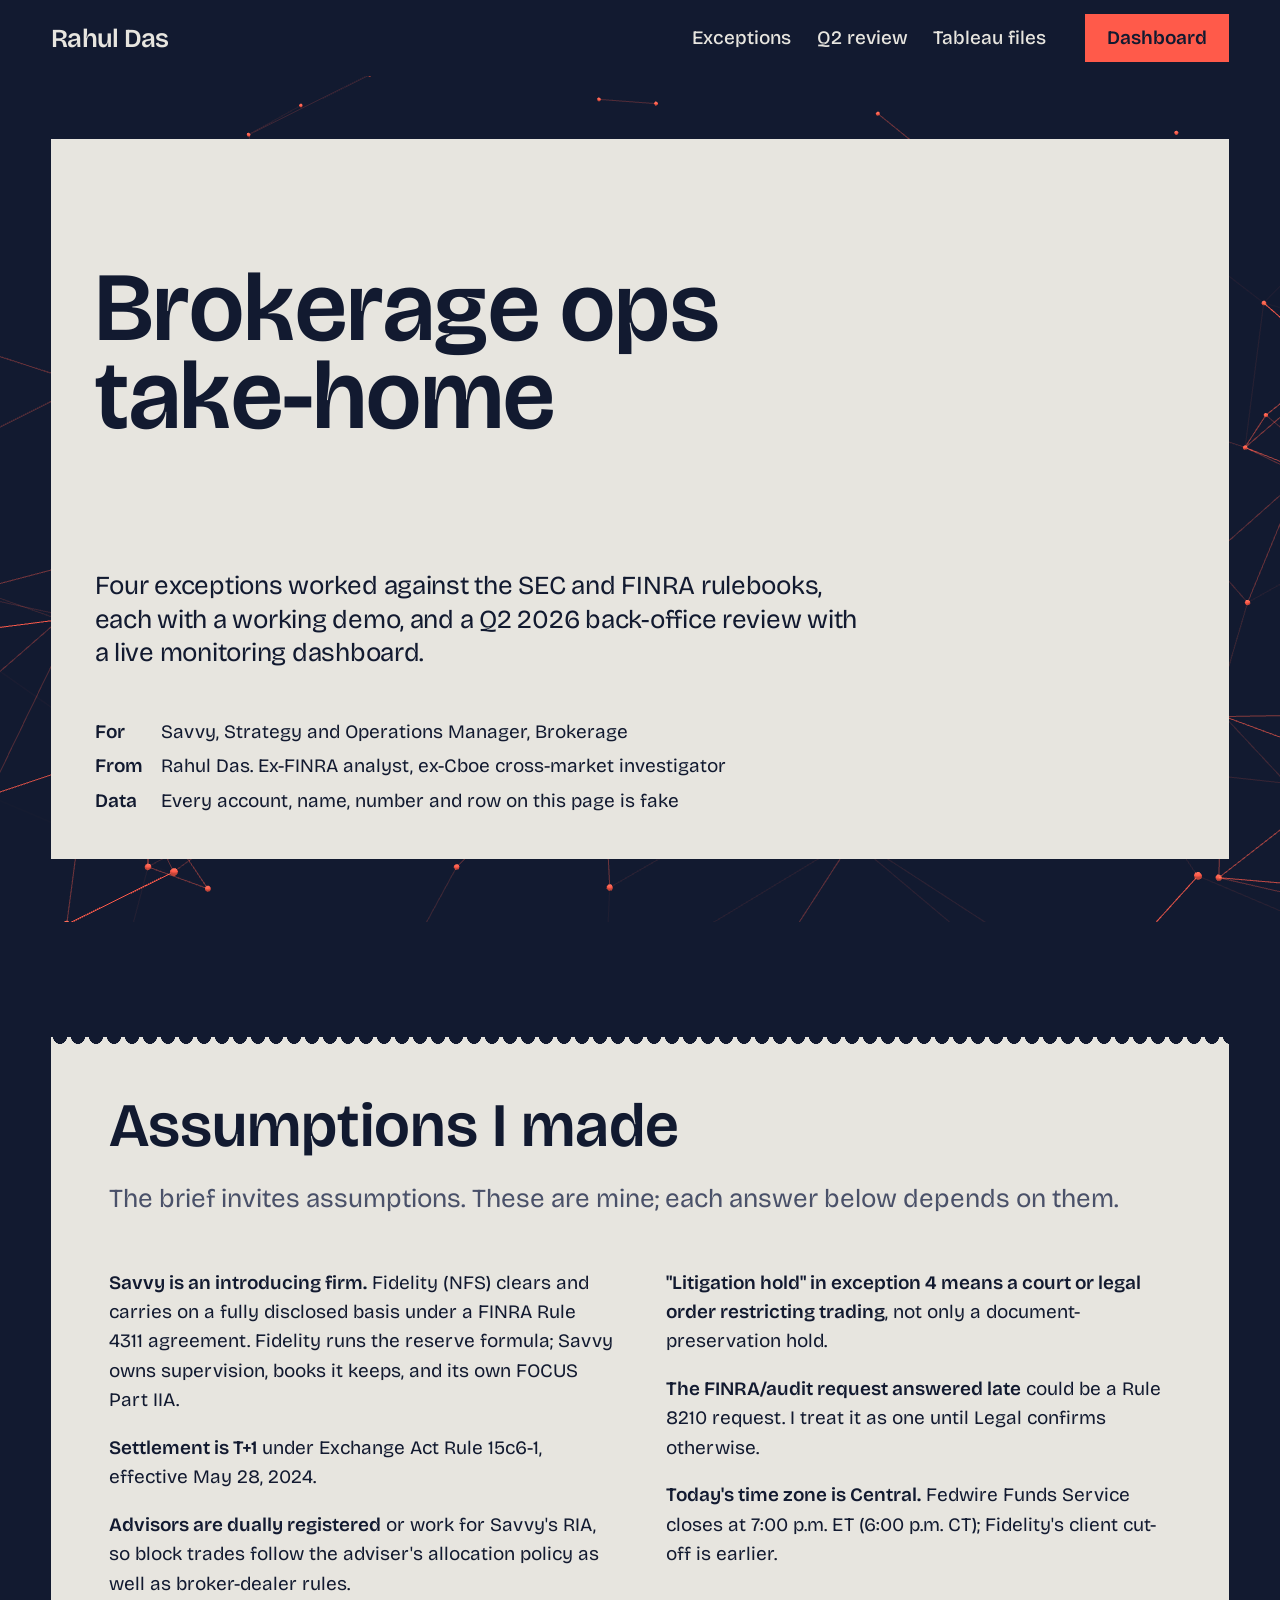
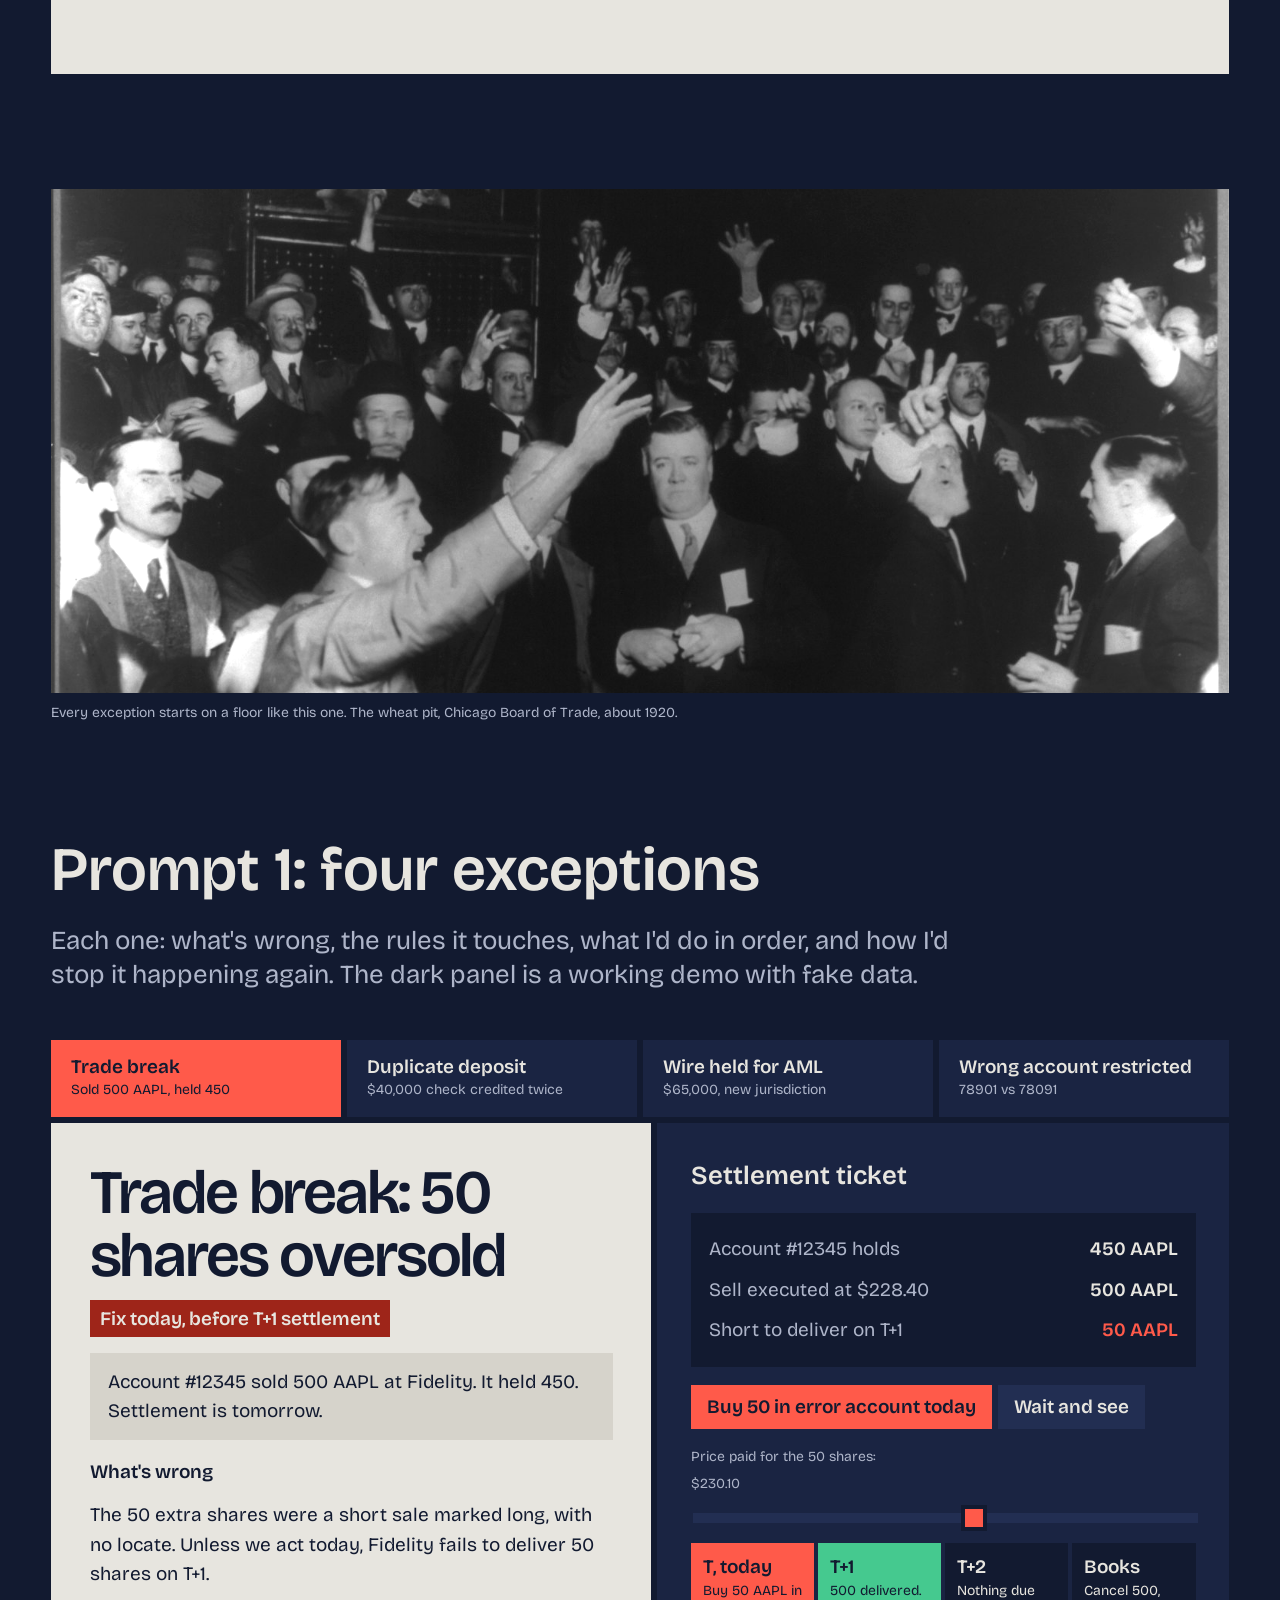
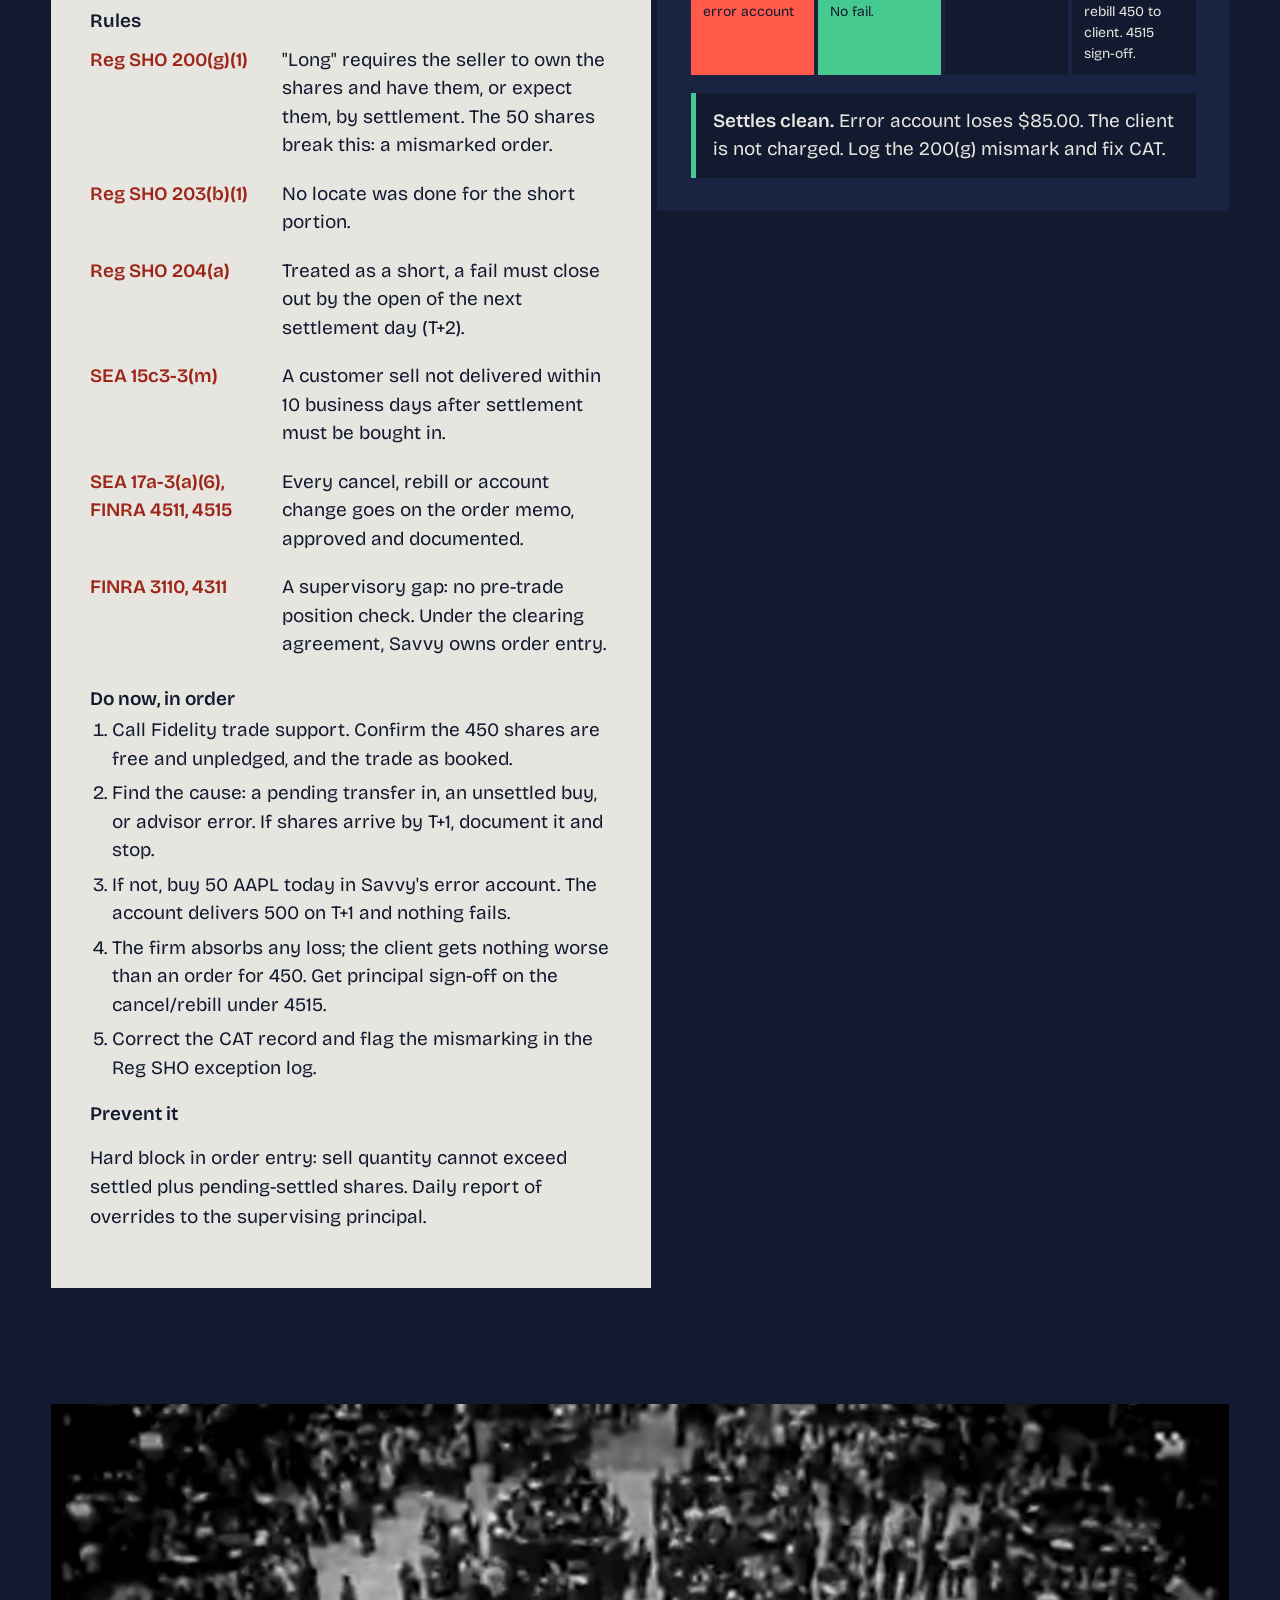
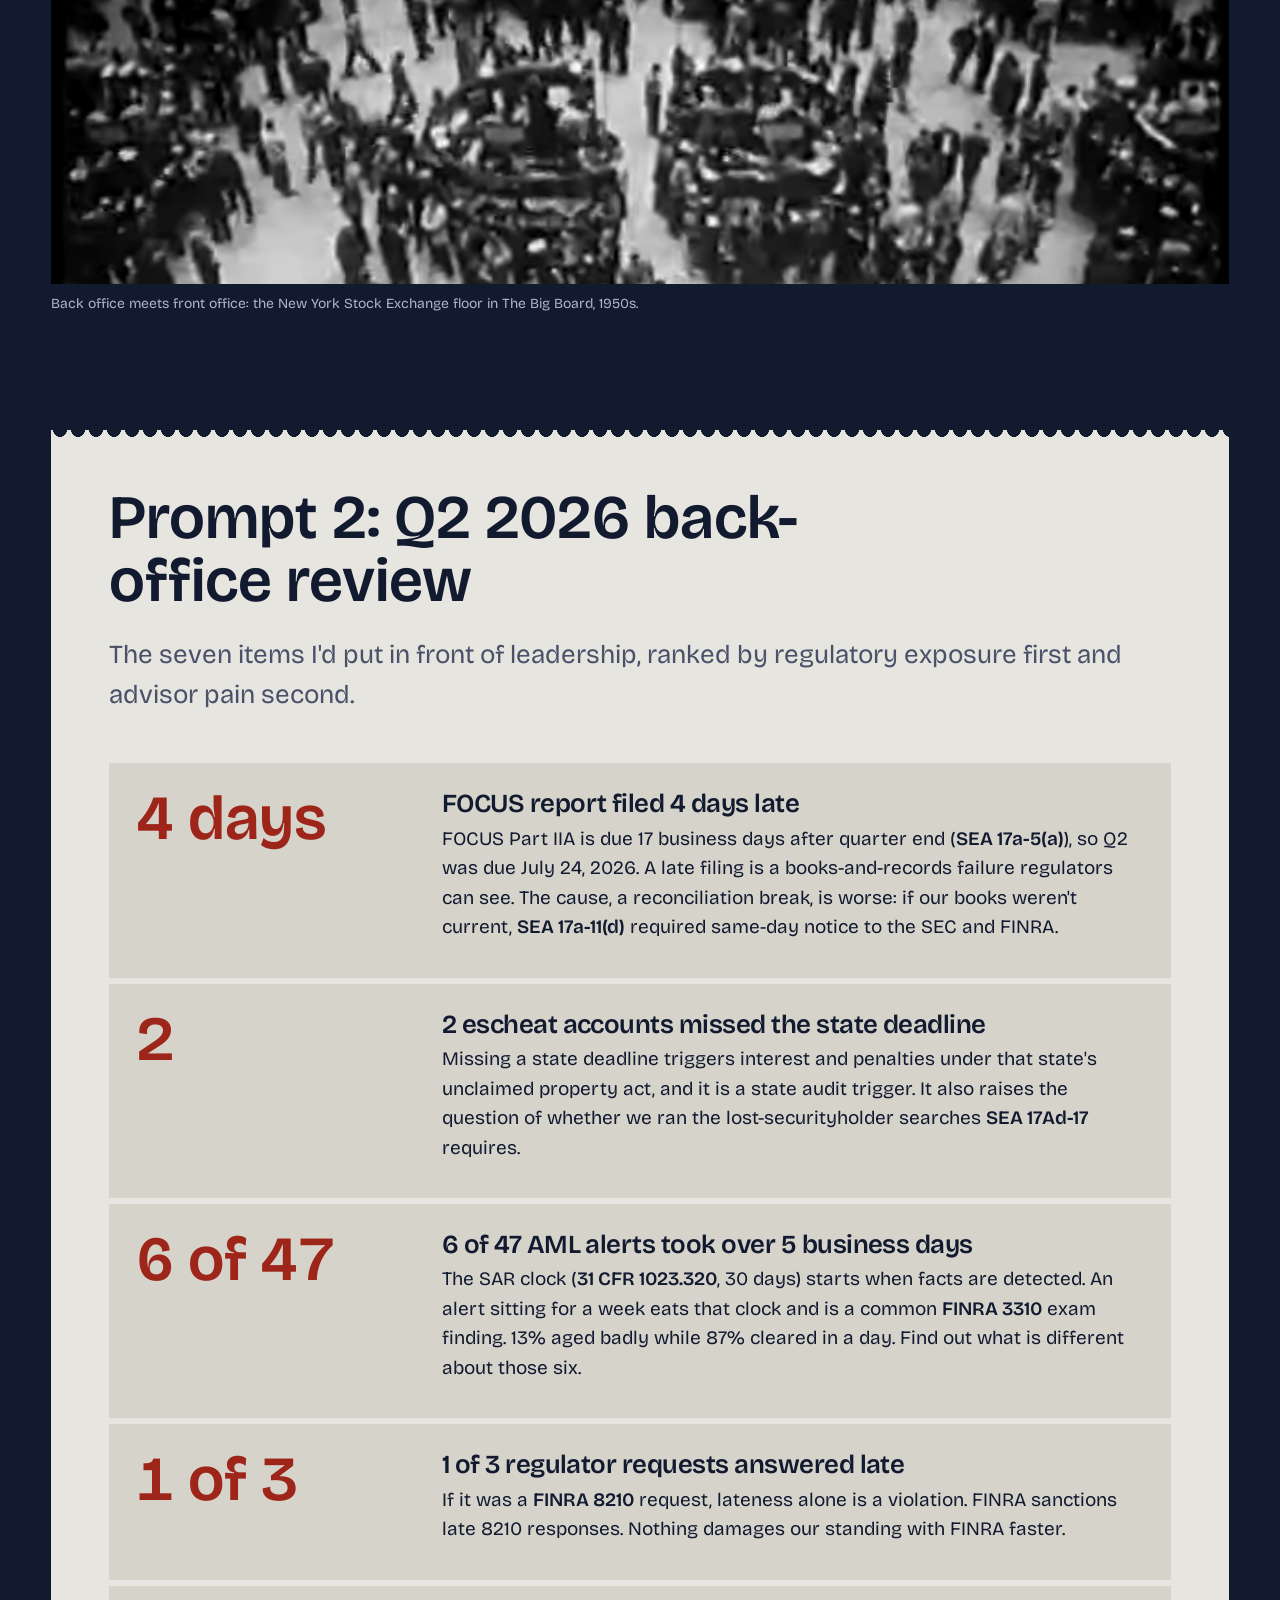
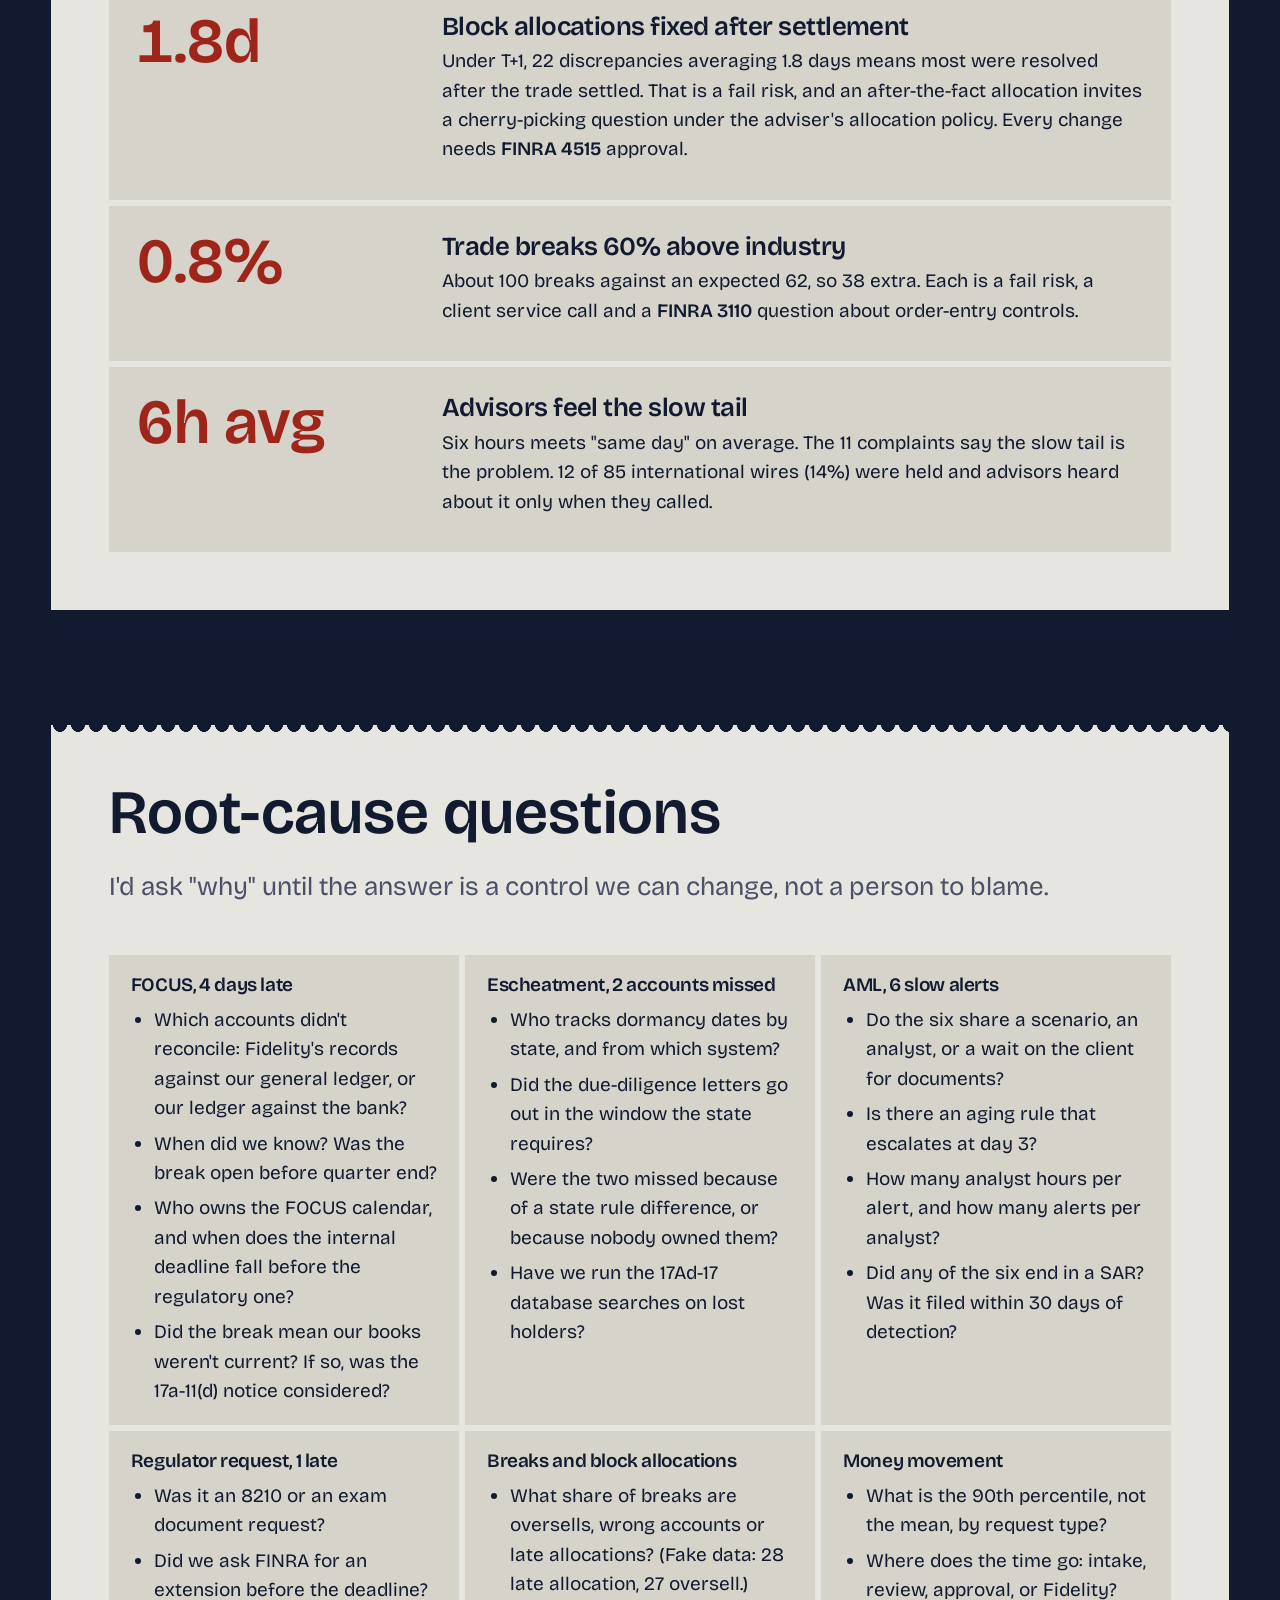
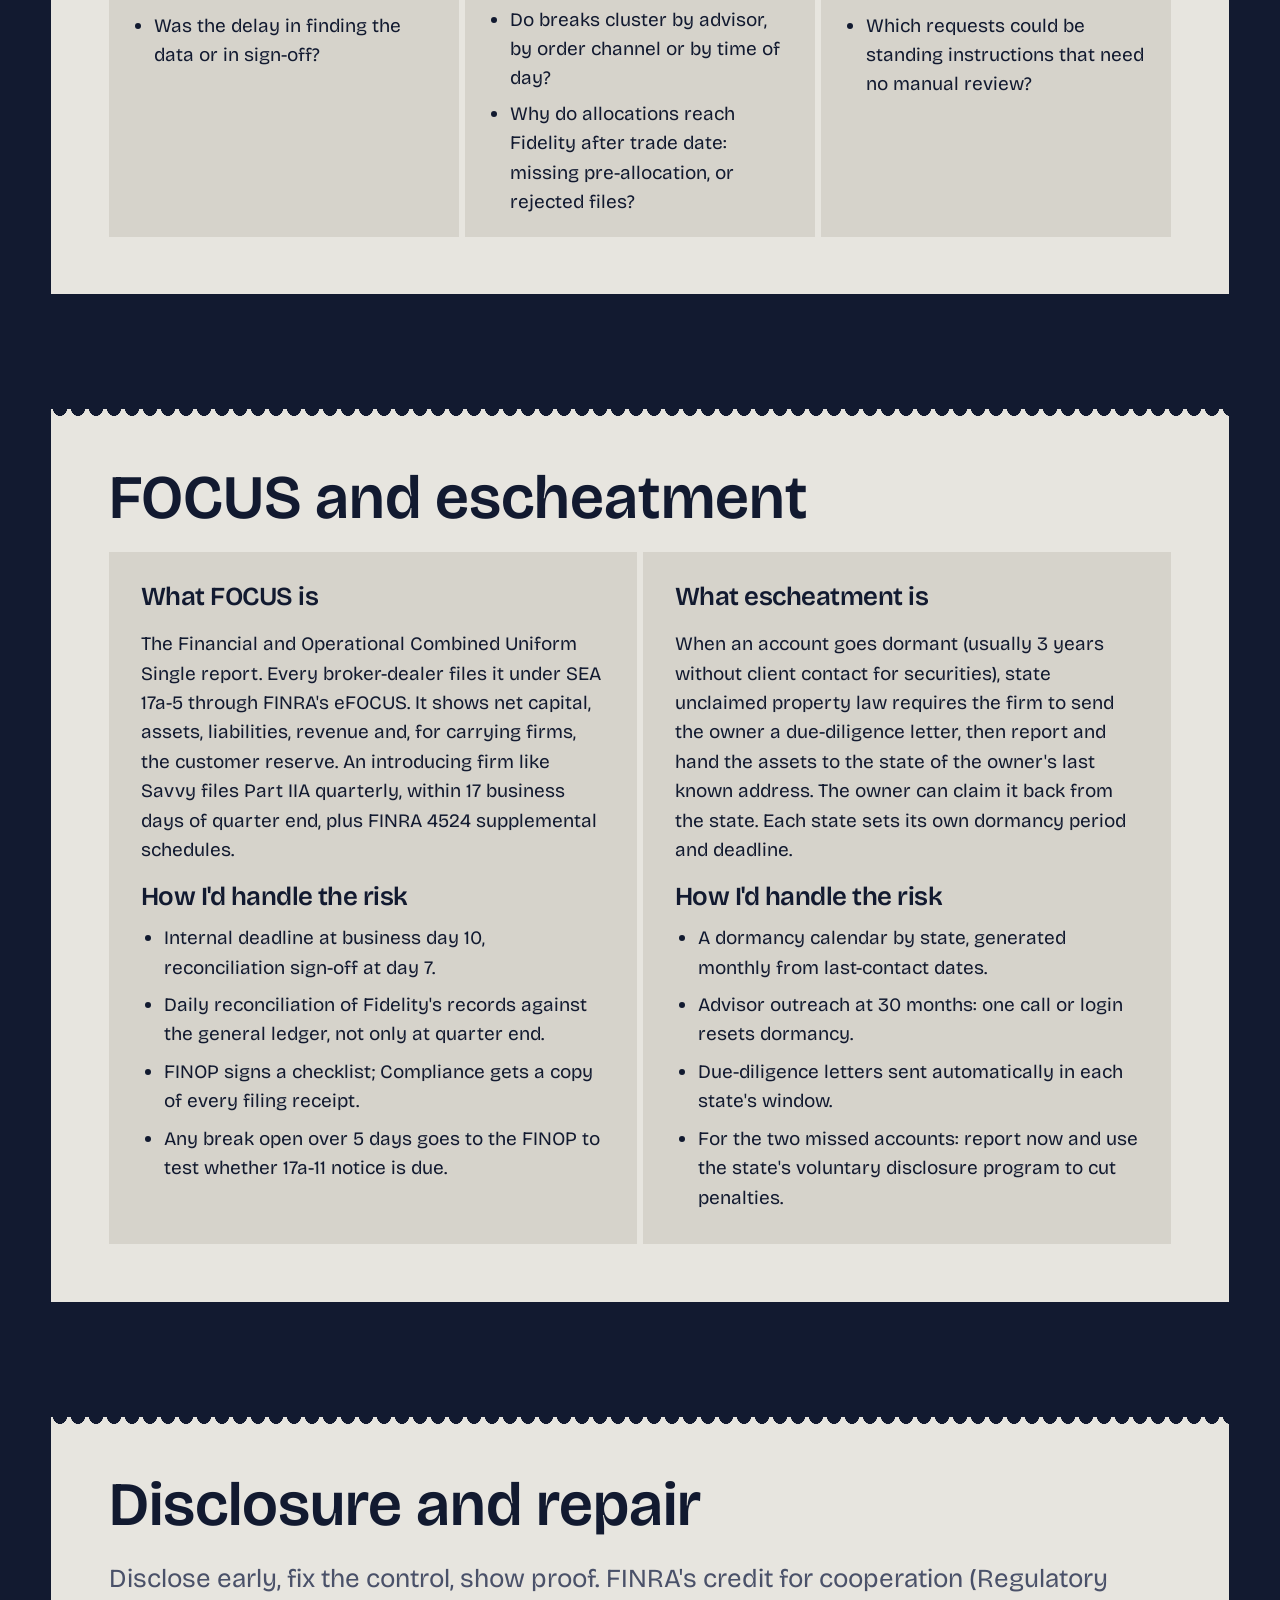
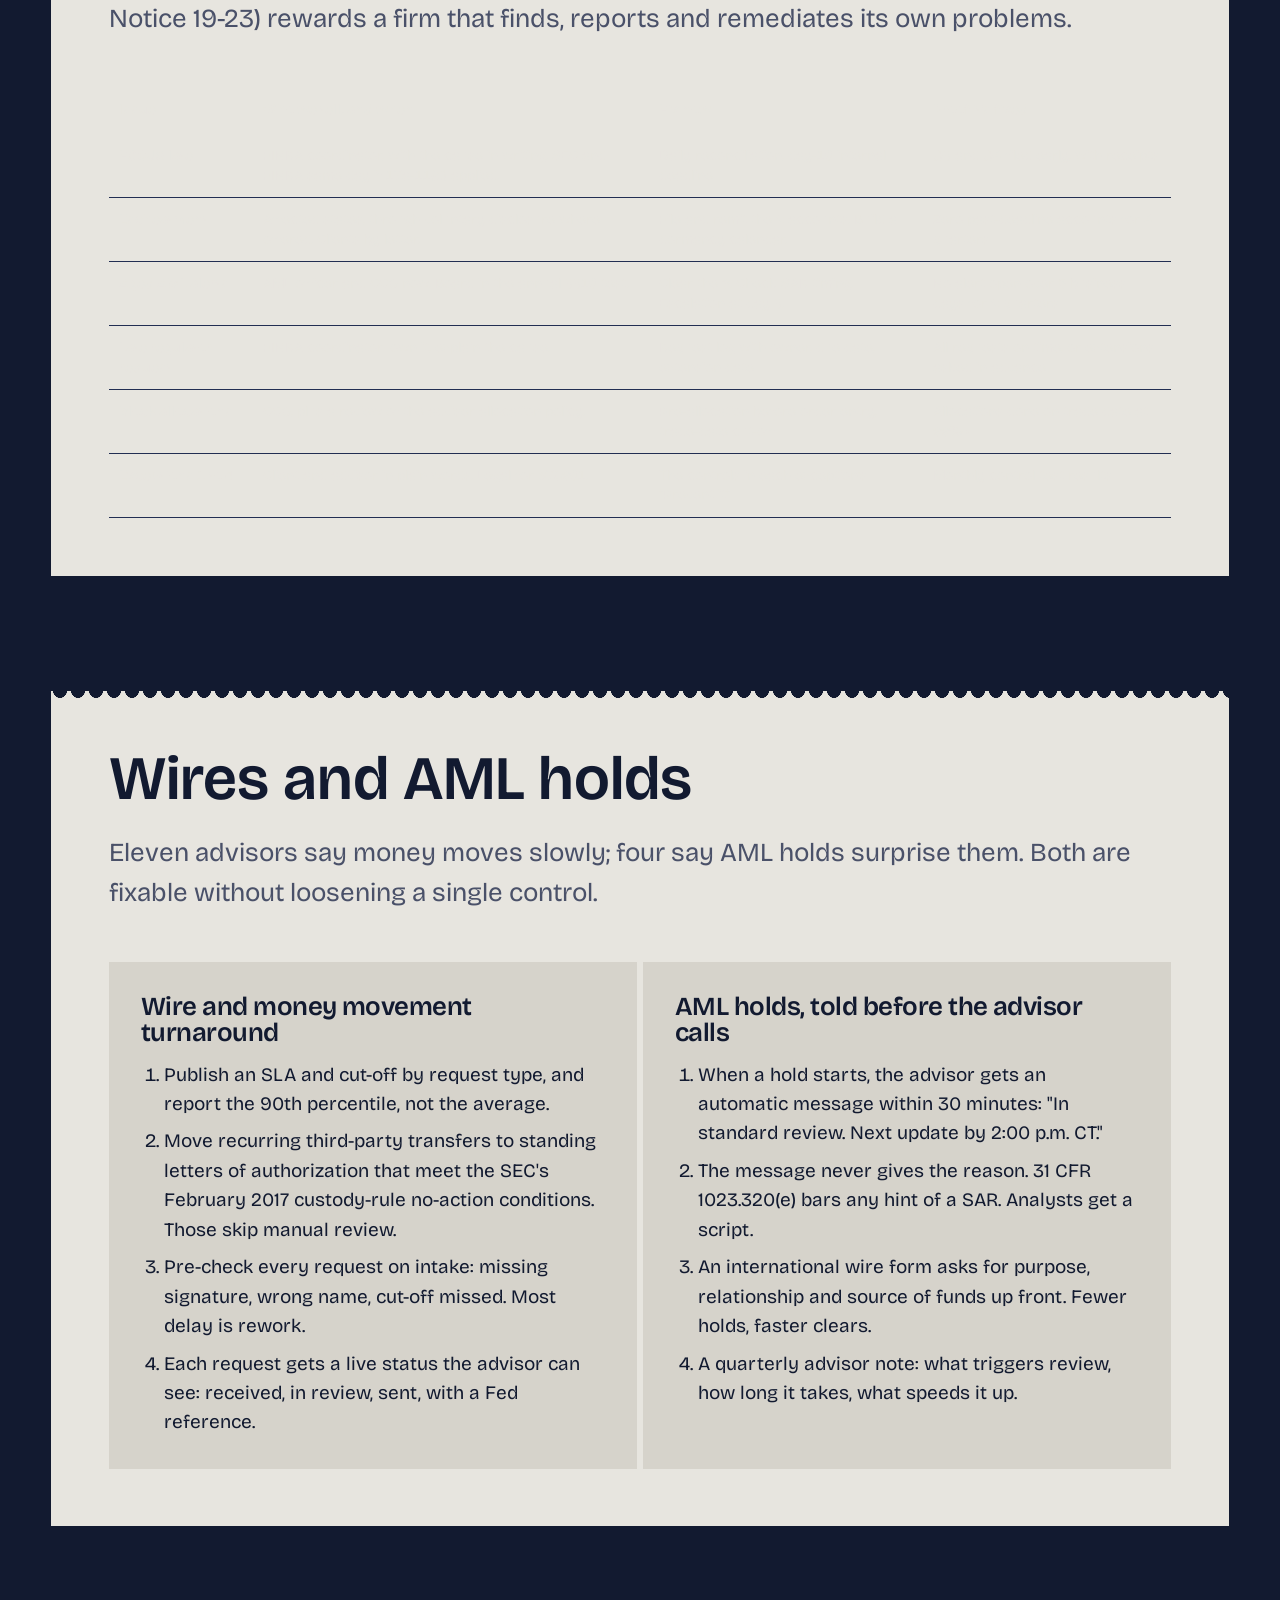
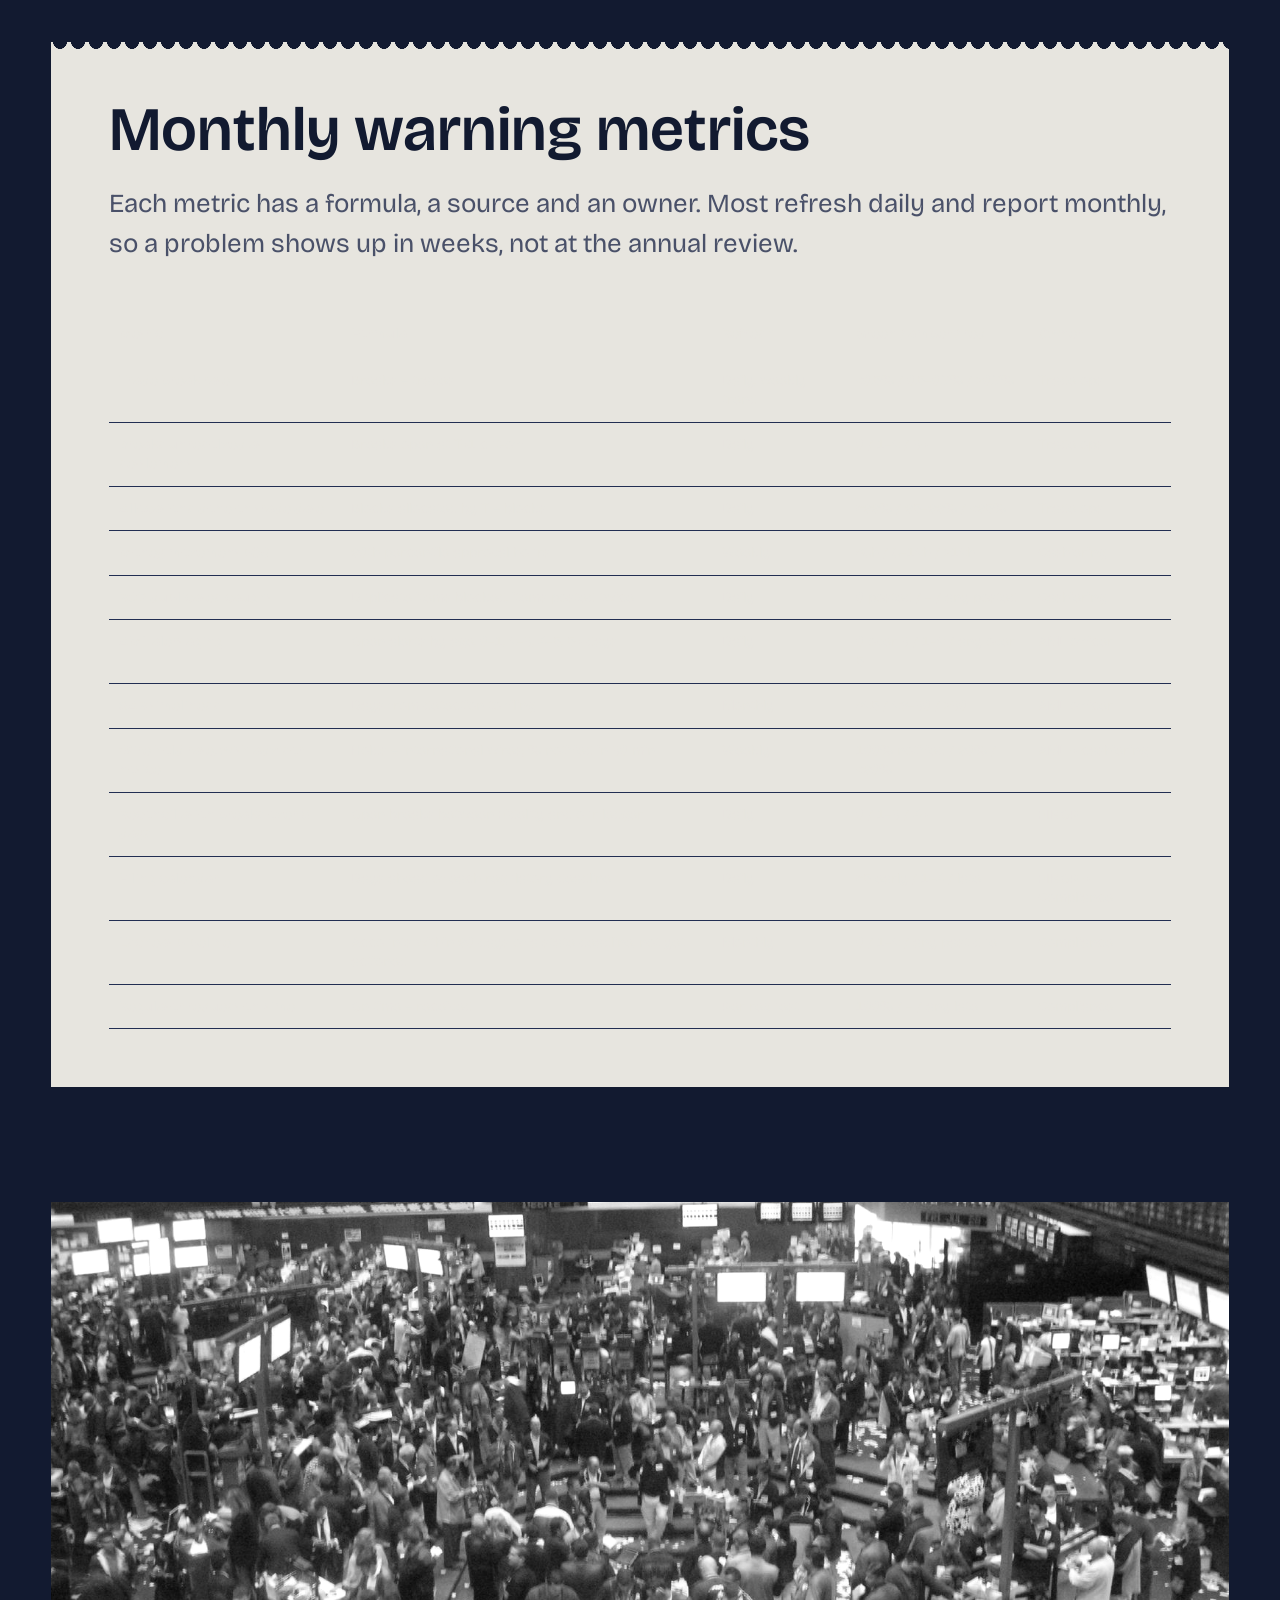
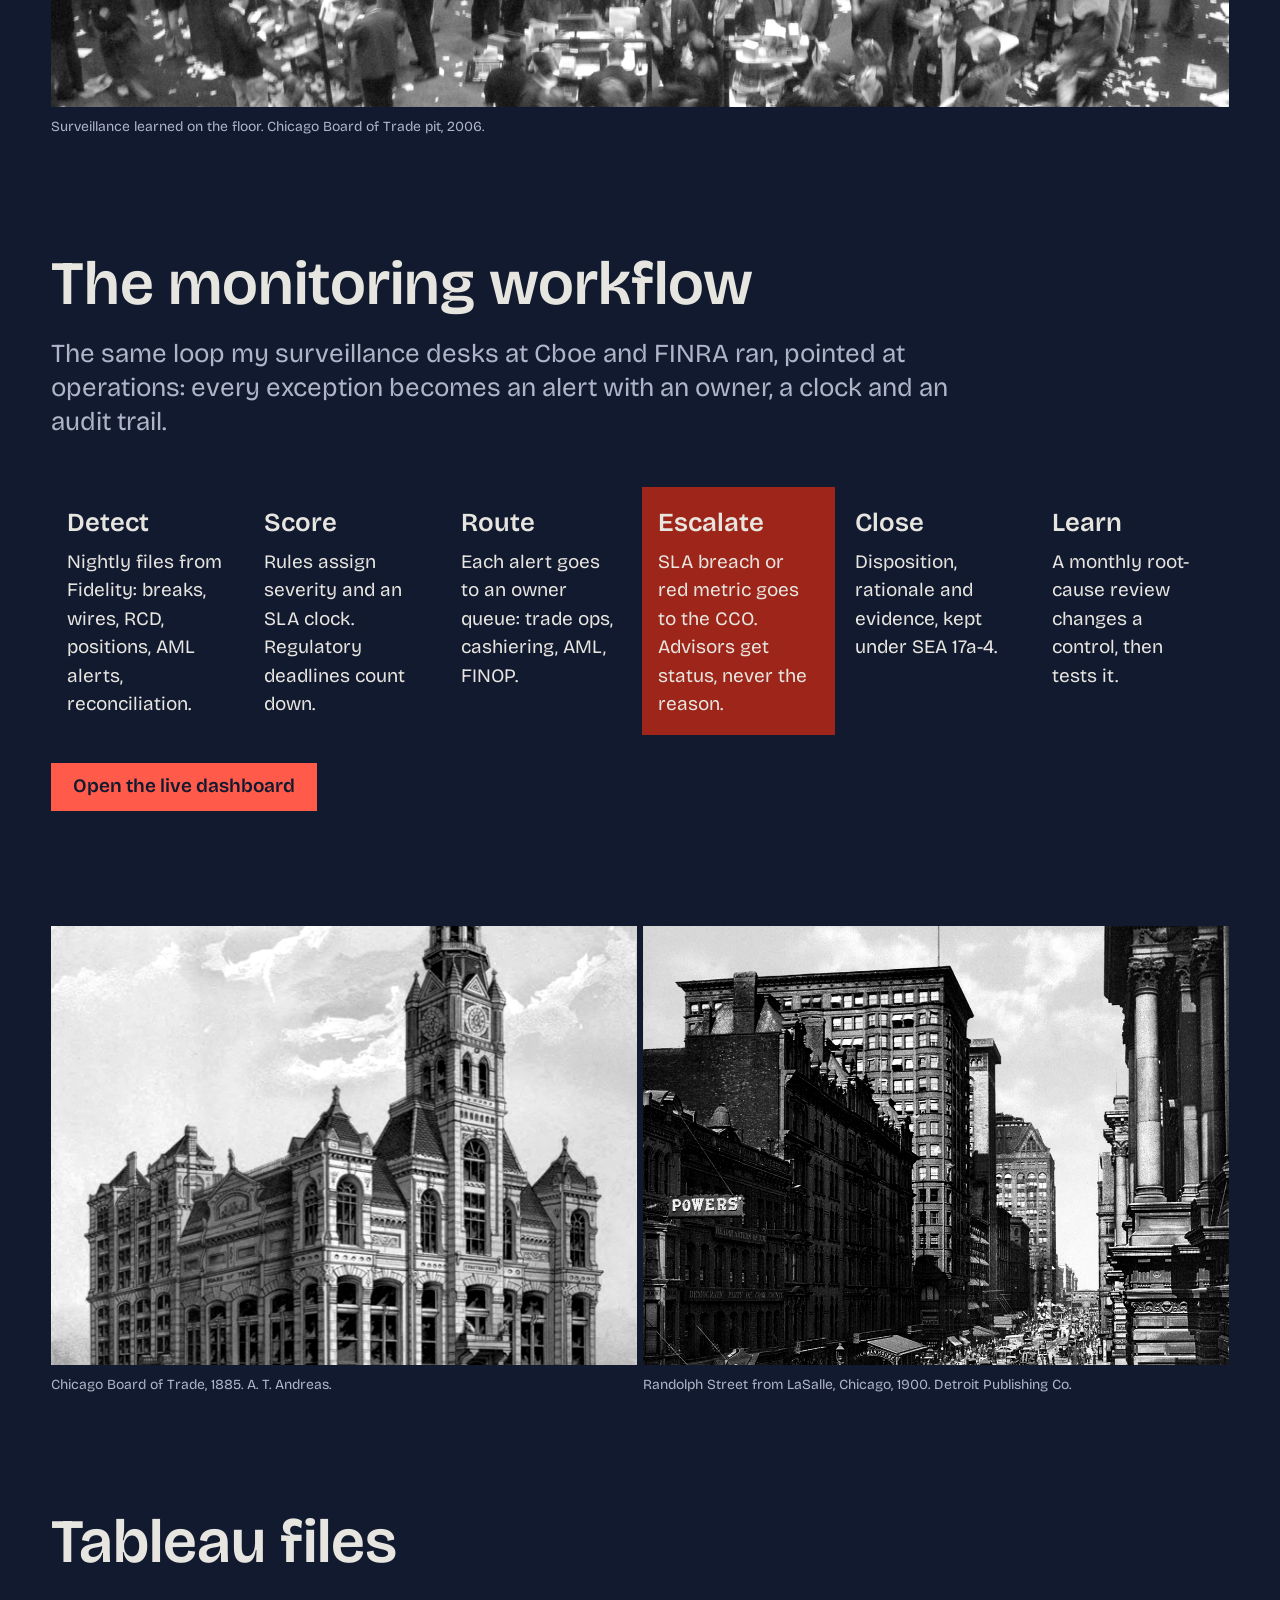
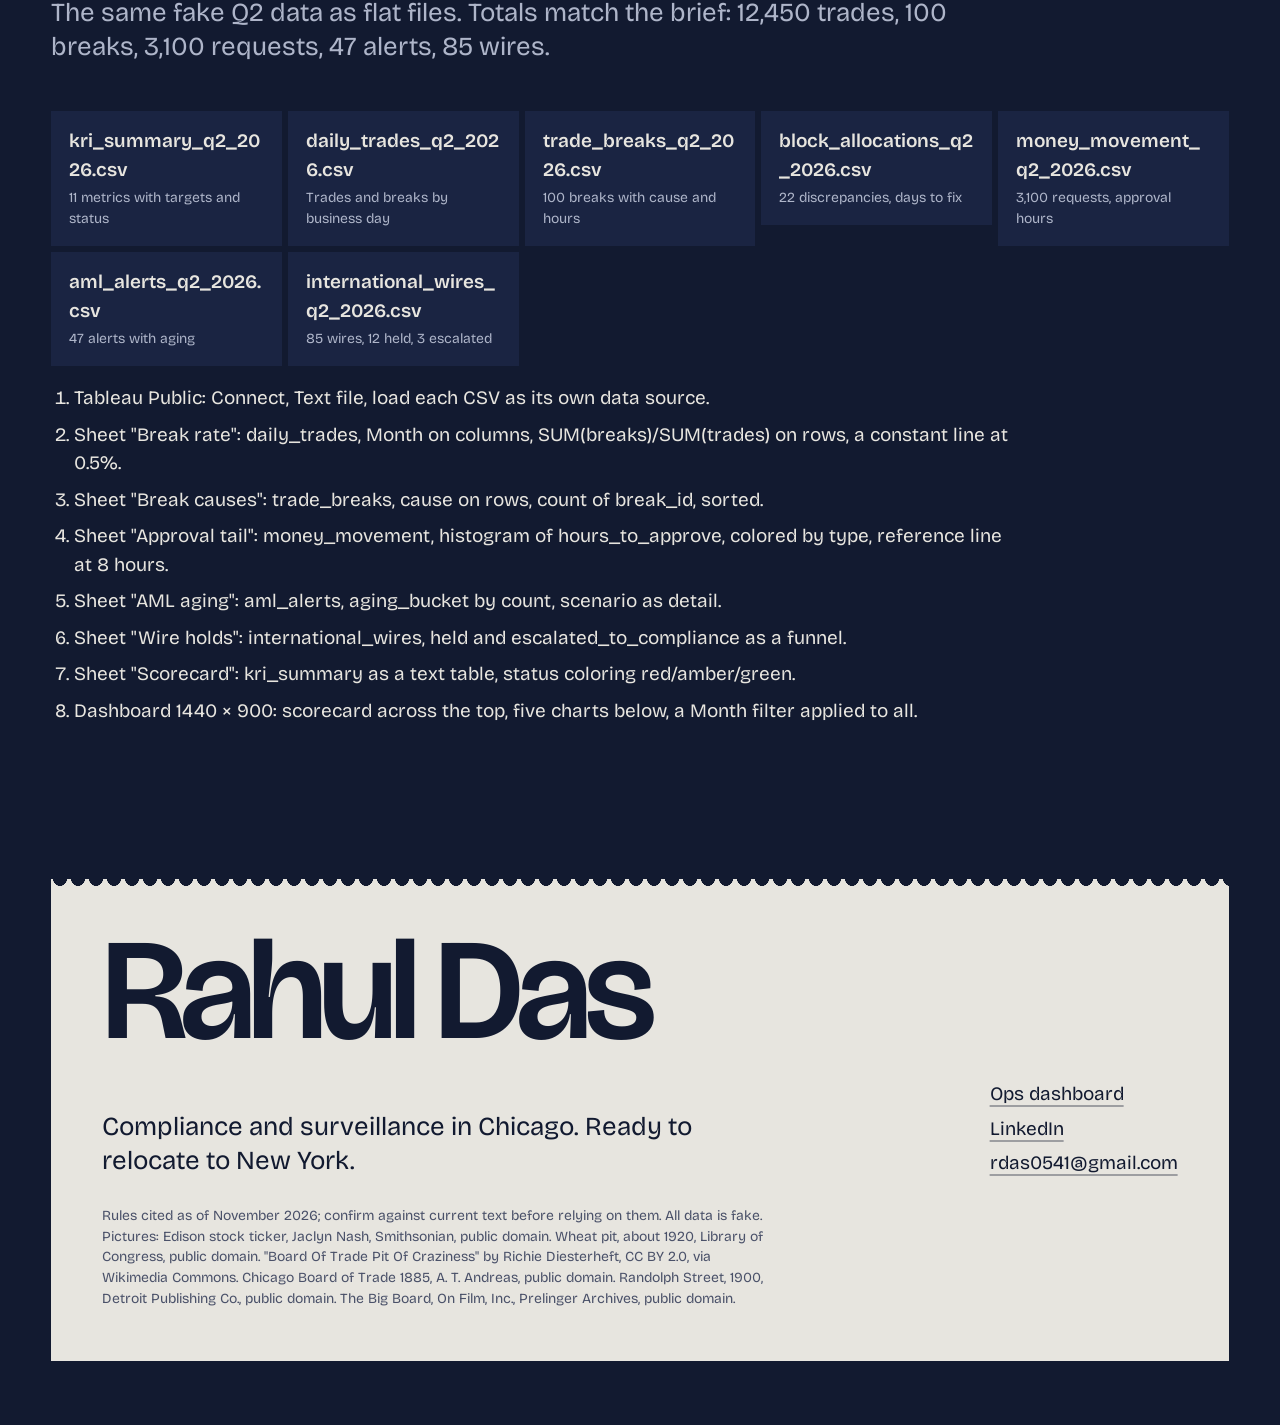
==== commit b682b19d: "Rename site to Savvy Co-Authored-By: Claude Opus 5.5 <noreply@anthropic.com> Claude-Session: https:/" ====
--- a/index.html
+++ b/index.html
@@ -7,7 +7,7 @@
 <meta name="description" content="Four broker-dealer exceptions worked against SEC and FINRA rules, with a live demo for each, and a Q2 2026 back-office review with a monitoring dashboard. All data is fake.">
 <meta name="author" content="Rahul Das">
 <meta name="robots" content="noindex, follow">
-<link rel="canonical" href="https://rahul-das-456.github.io/Savy/">
+<link rel="canonical" href="https://rahul-das-456.github.io/Savvy/">
 <link rel="preconnect" href="https://fonts.googleapis.com">
 <link rel="preconnect" href="https://fonts.gstatic.com" crossorigin>
 <link href="https://fonts.googleapis.com/css2?family=Bricolage+Grotesque:opsz,wght@12..96,400;12..96,500;12..96,600&display=swap" rel="stylesheet">
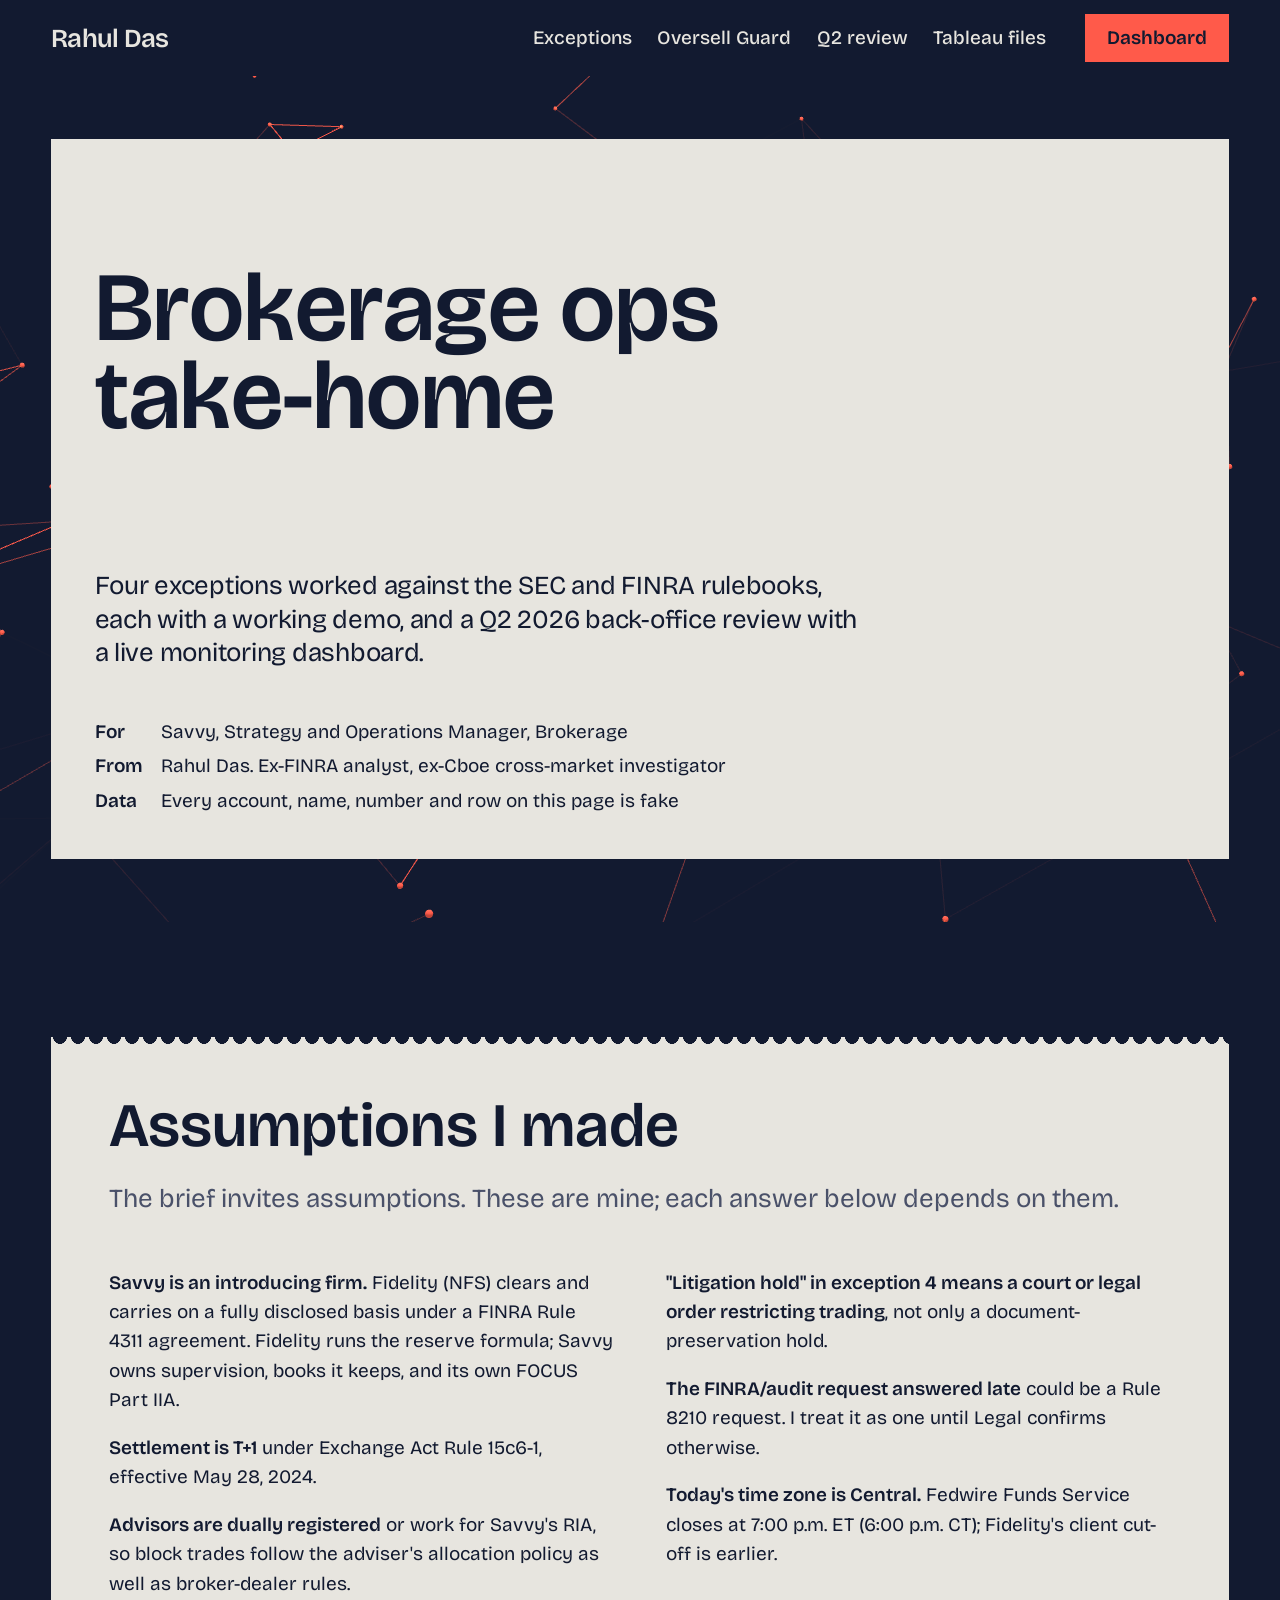
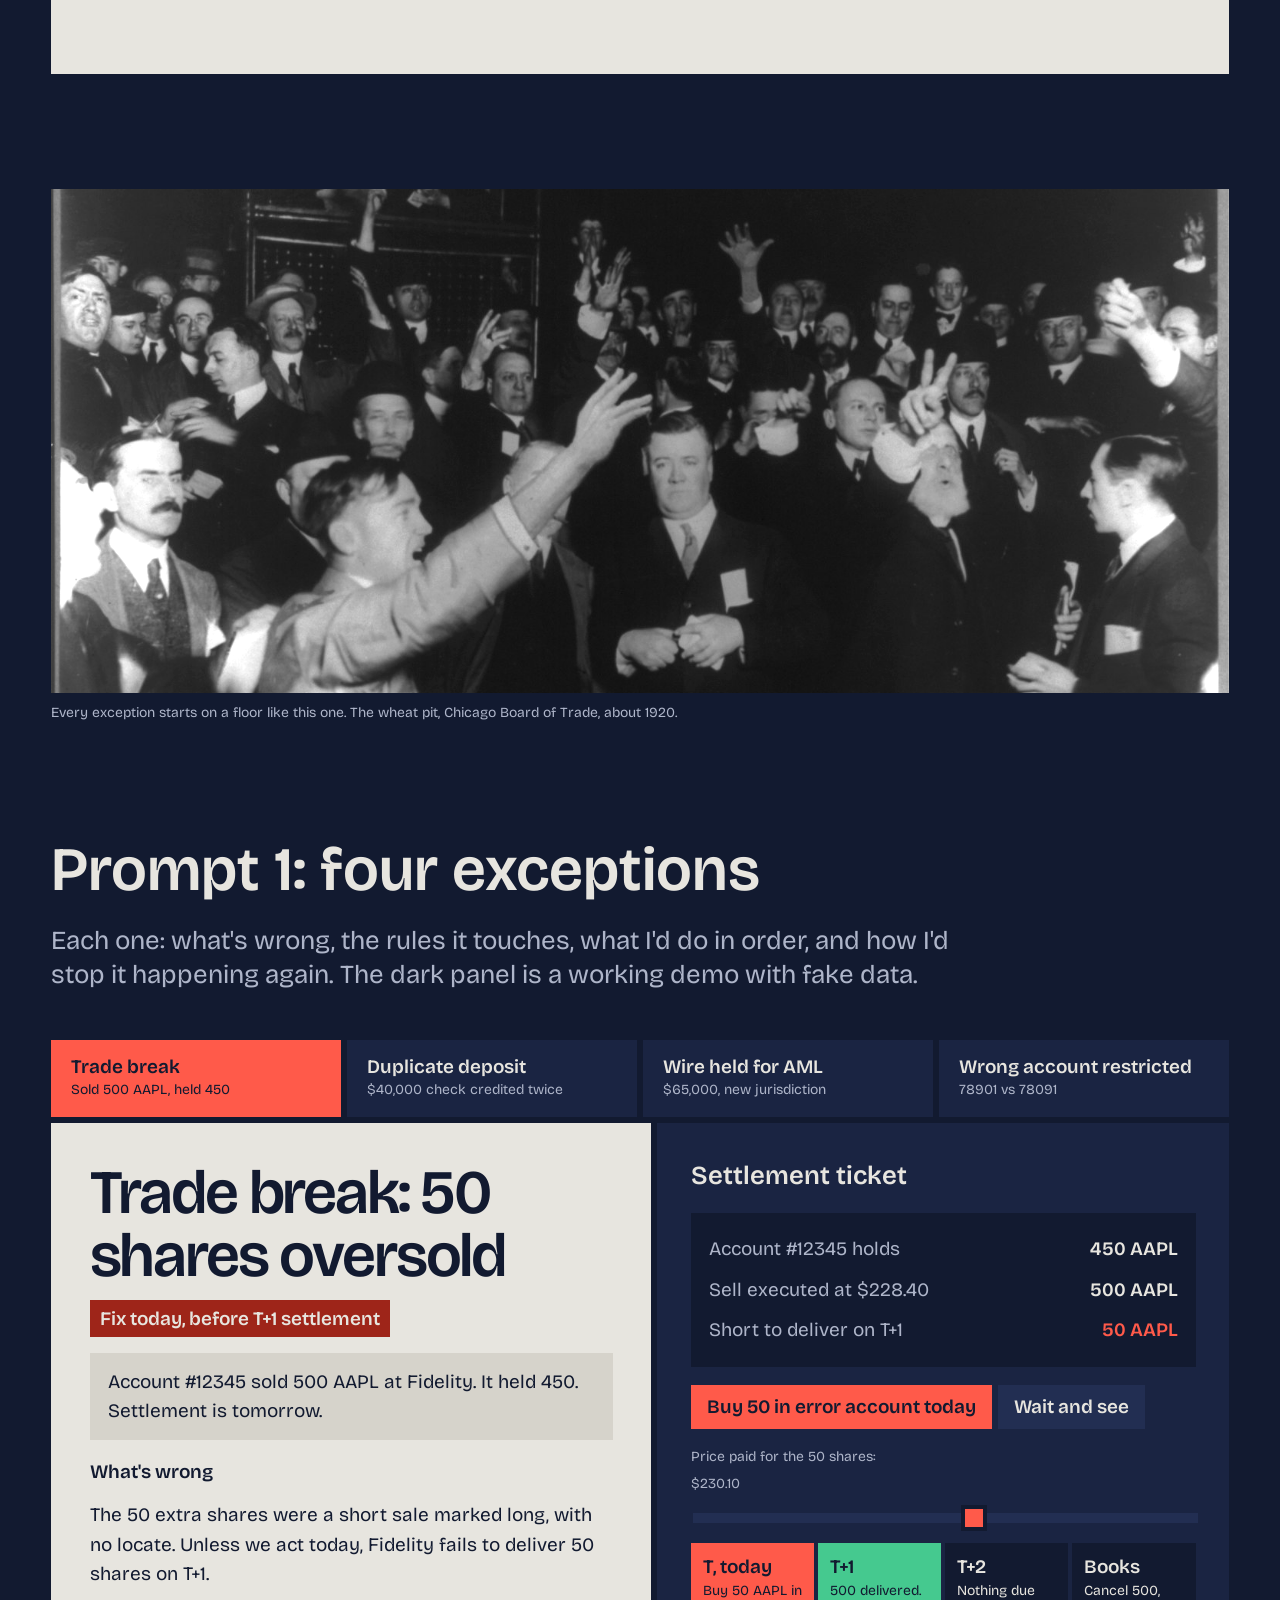
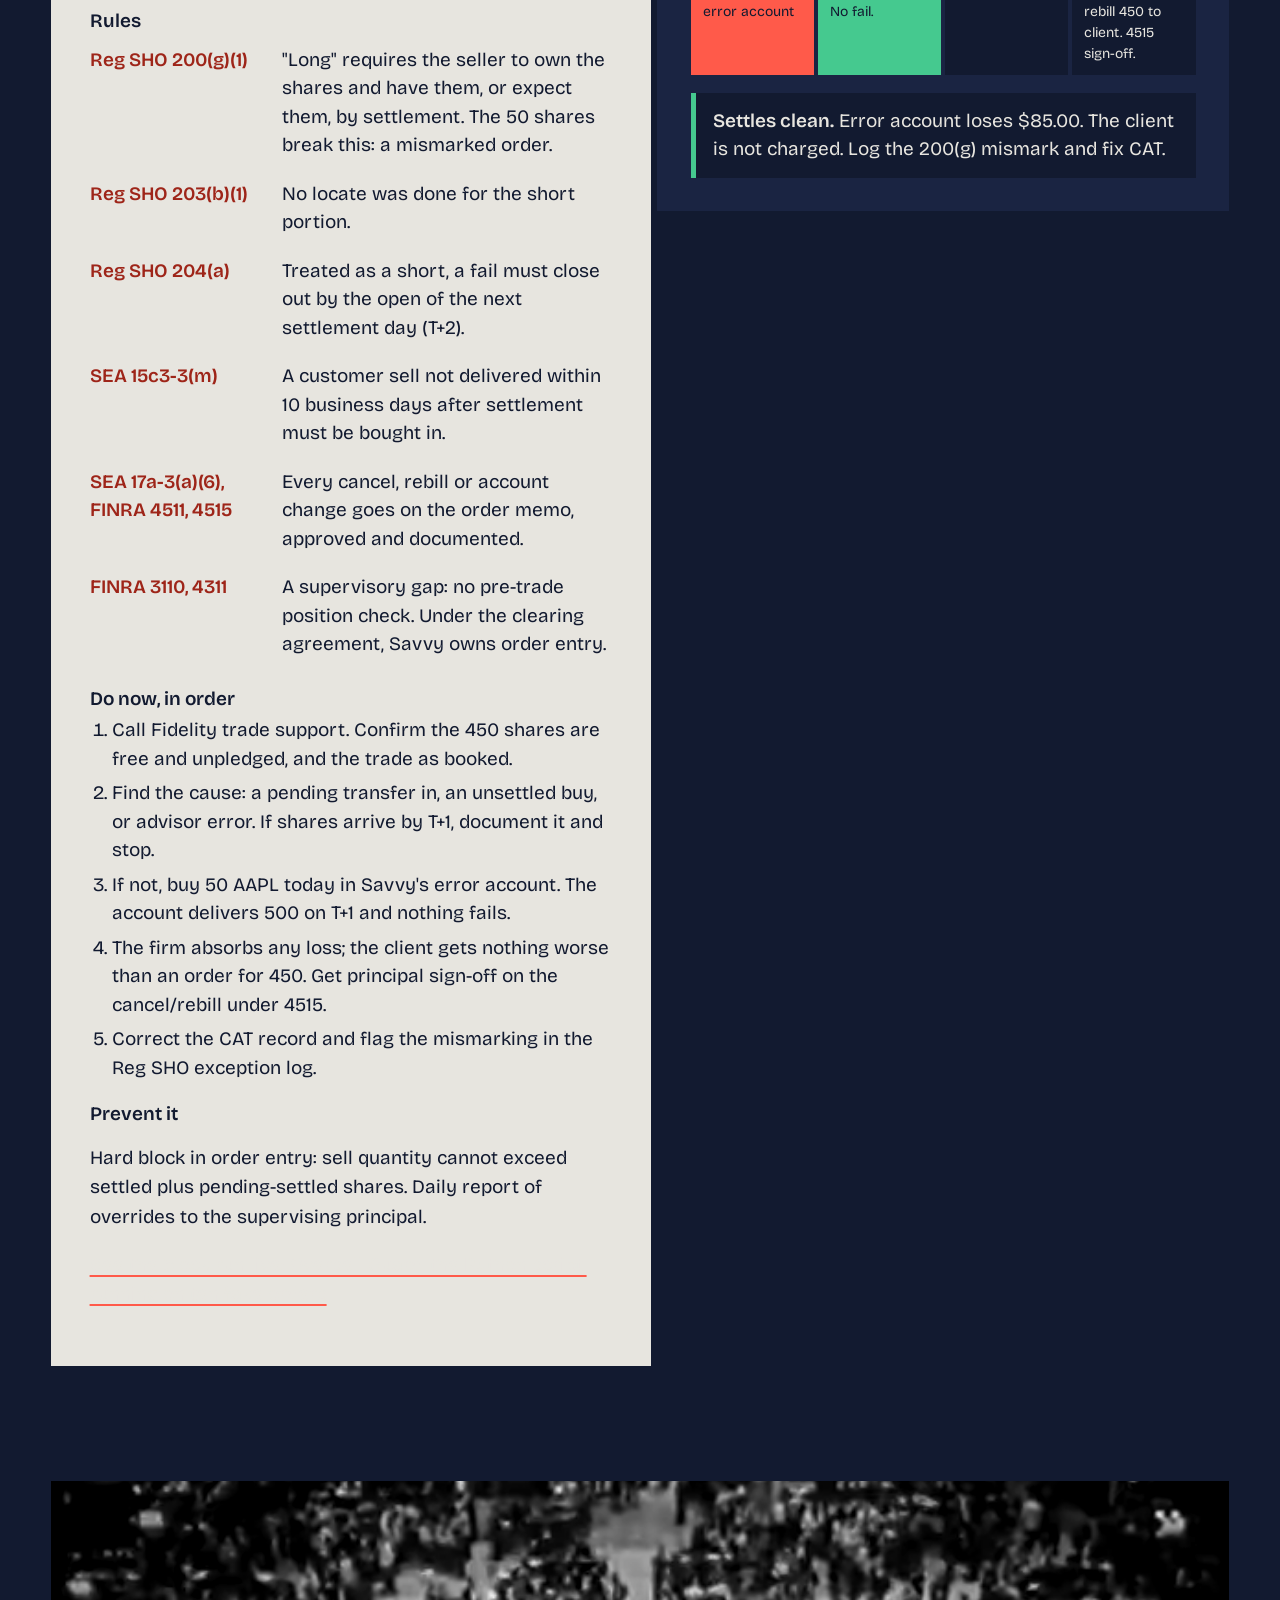
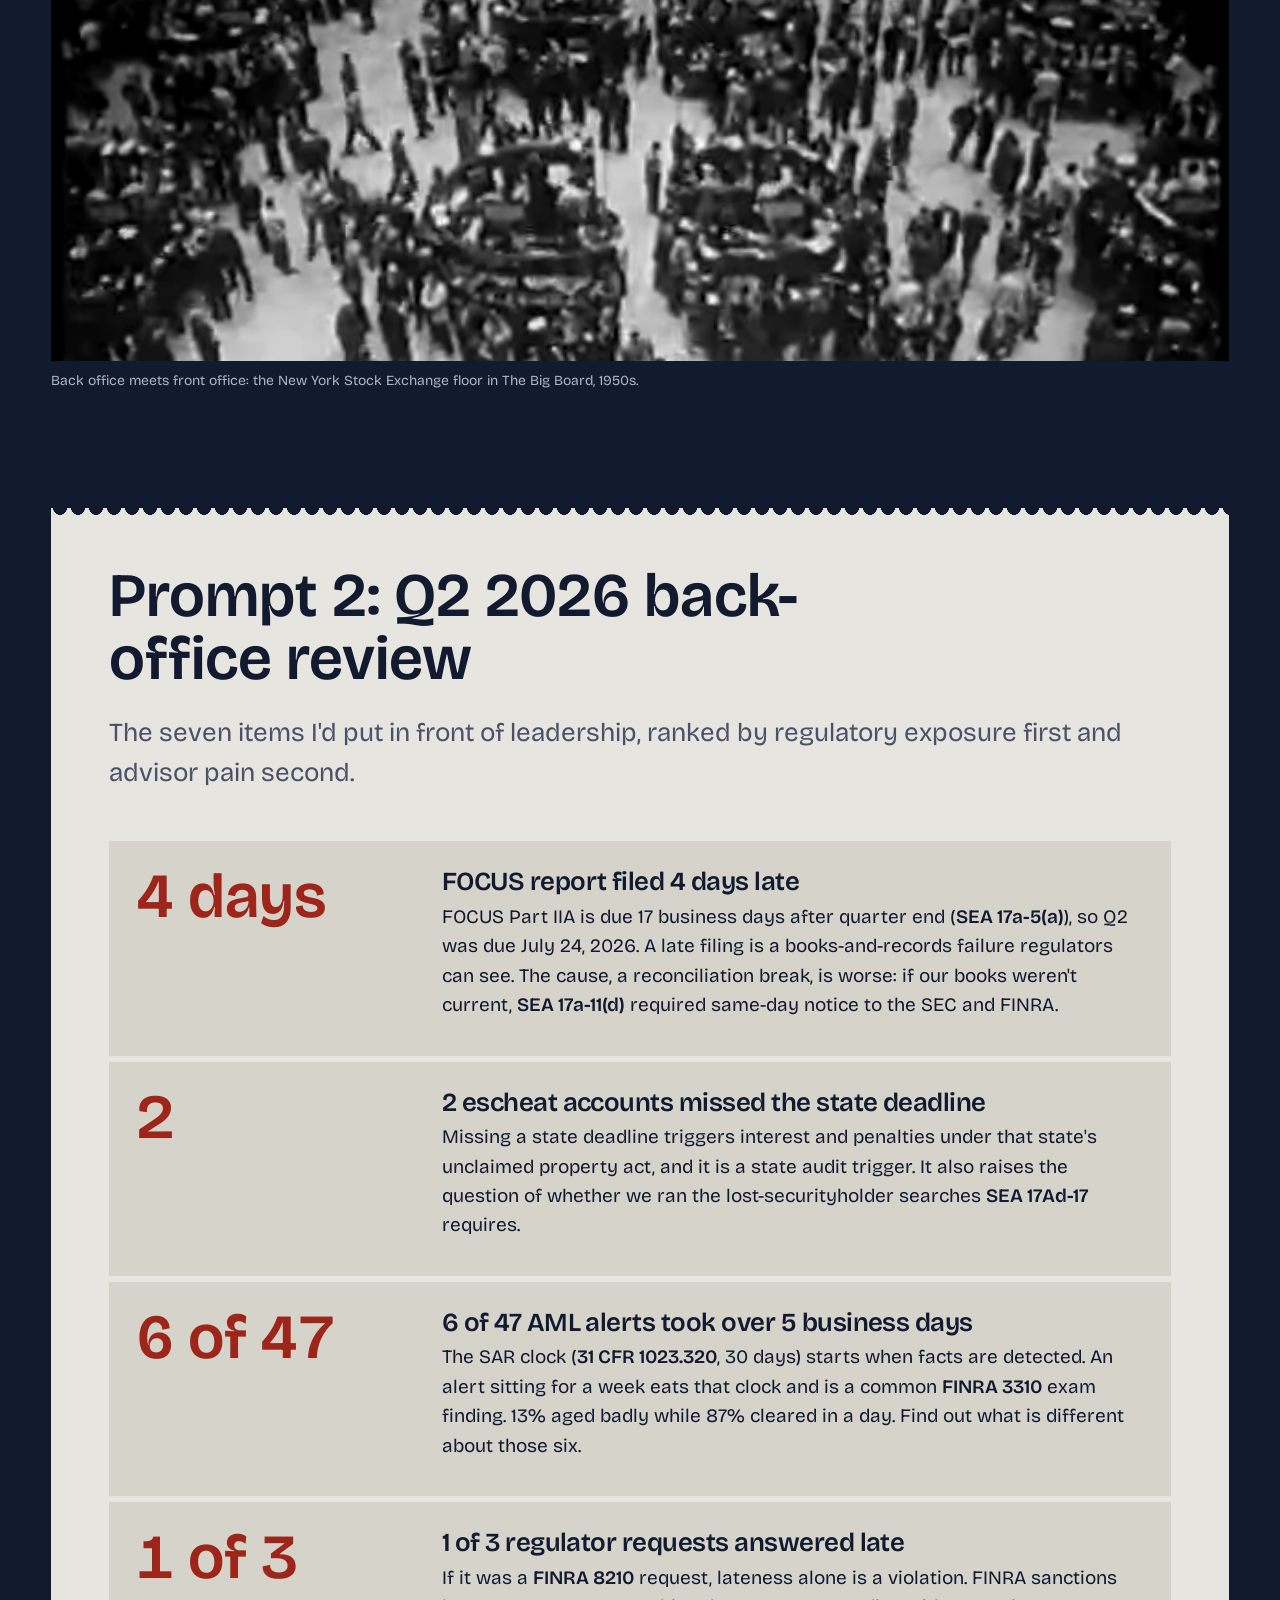
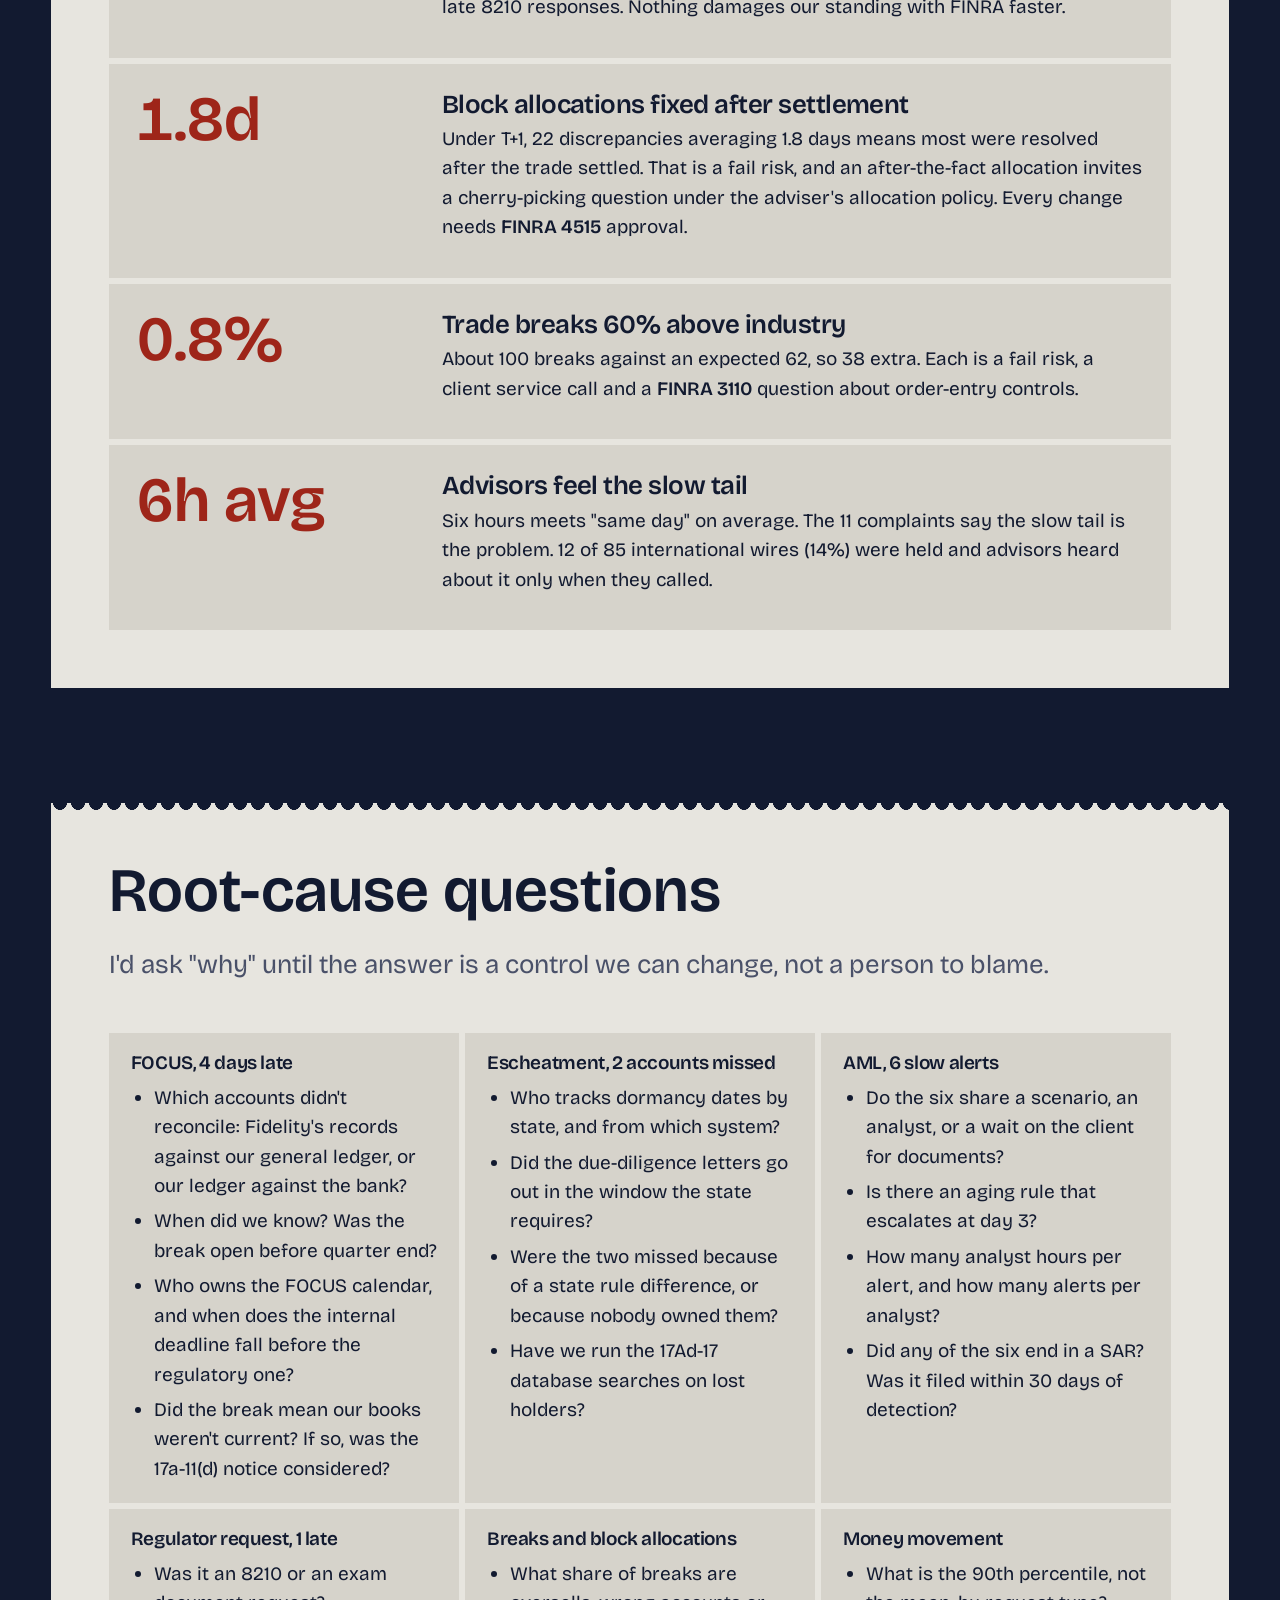
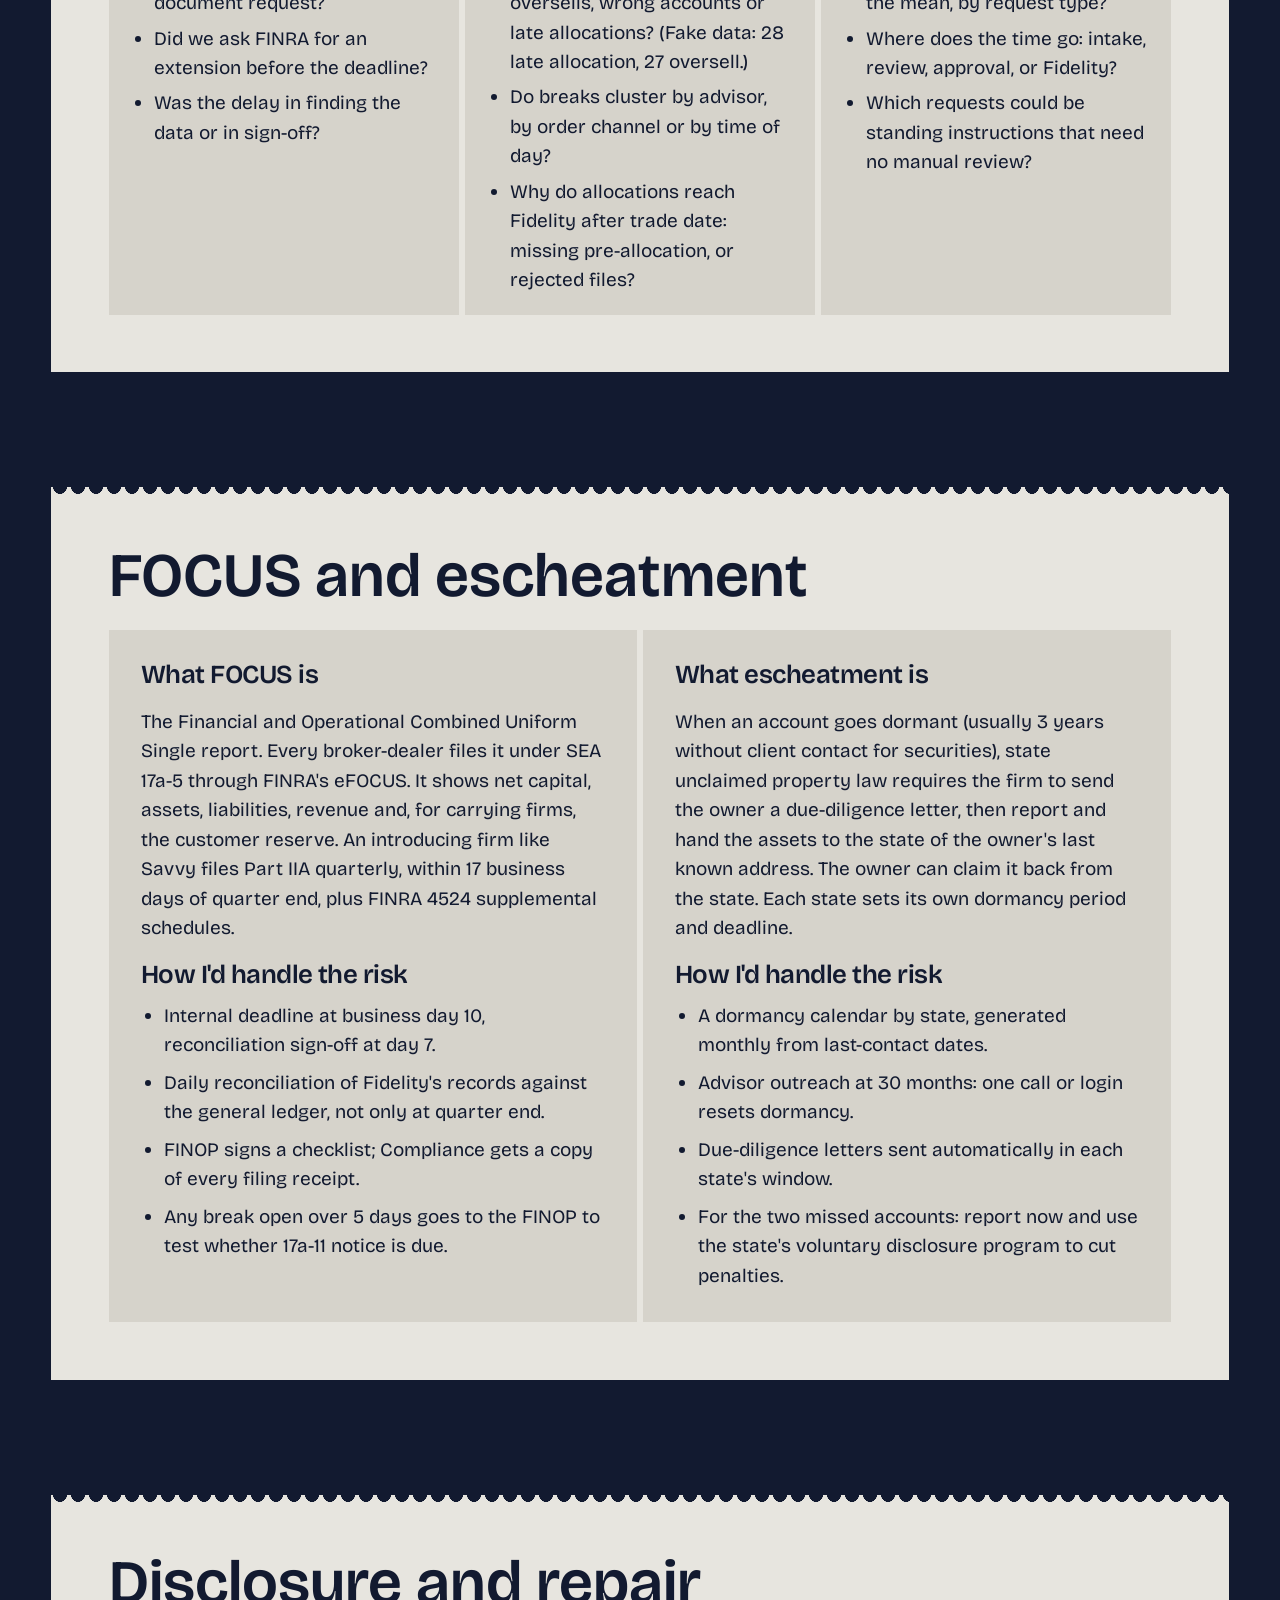
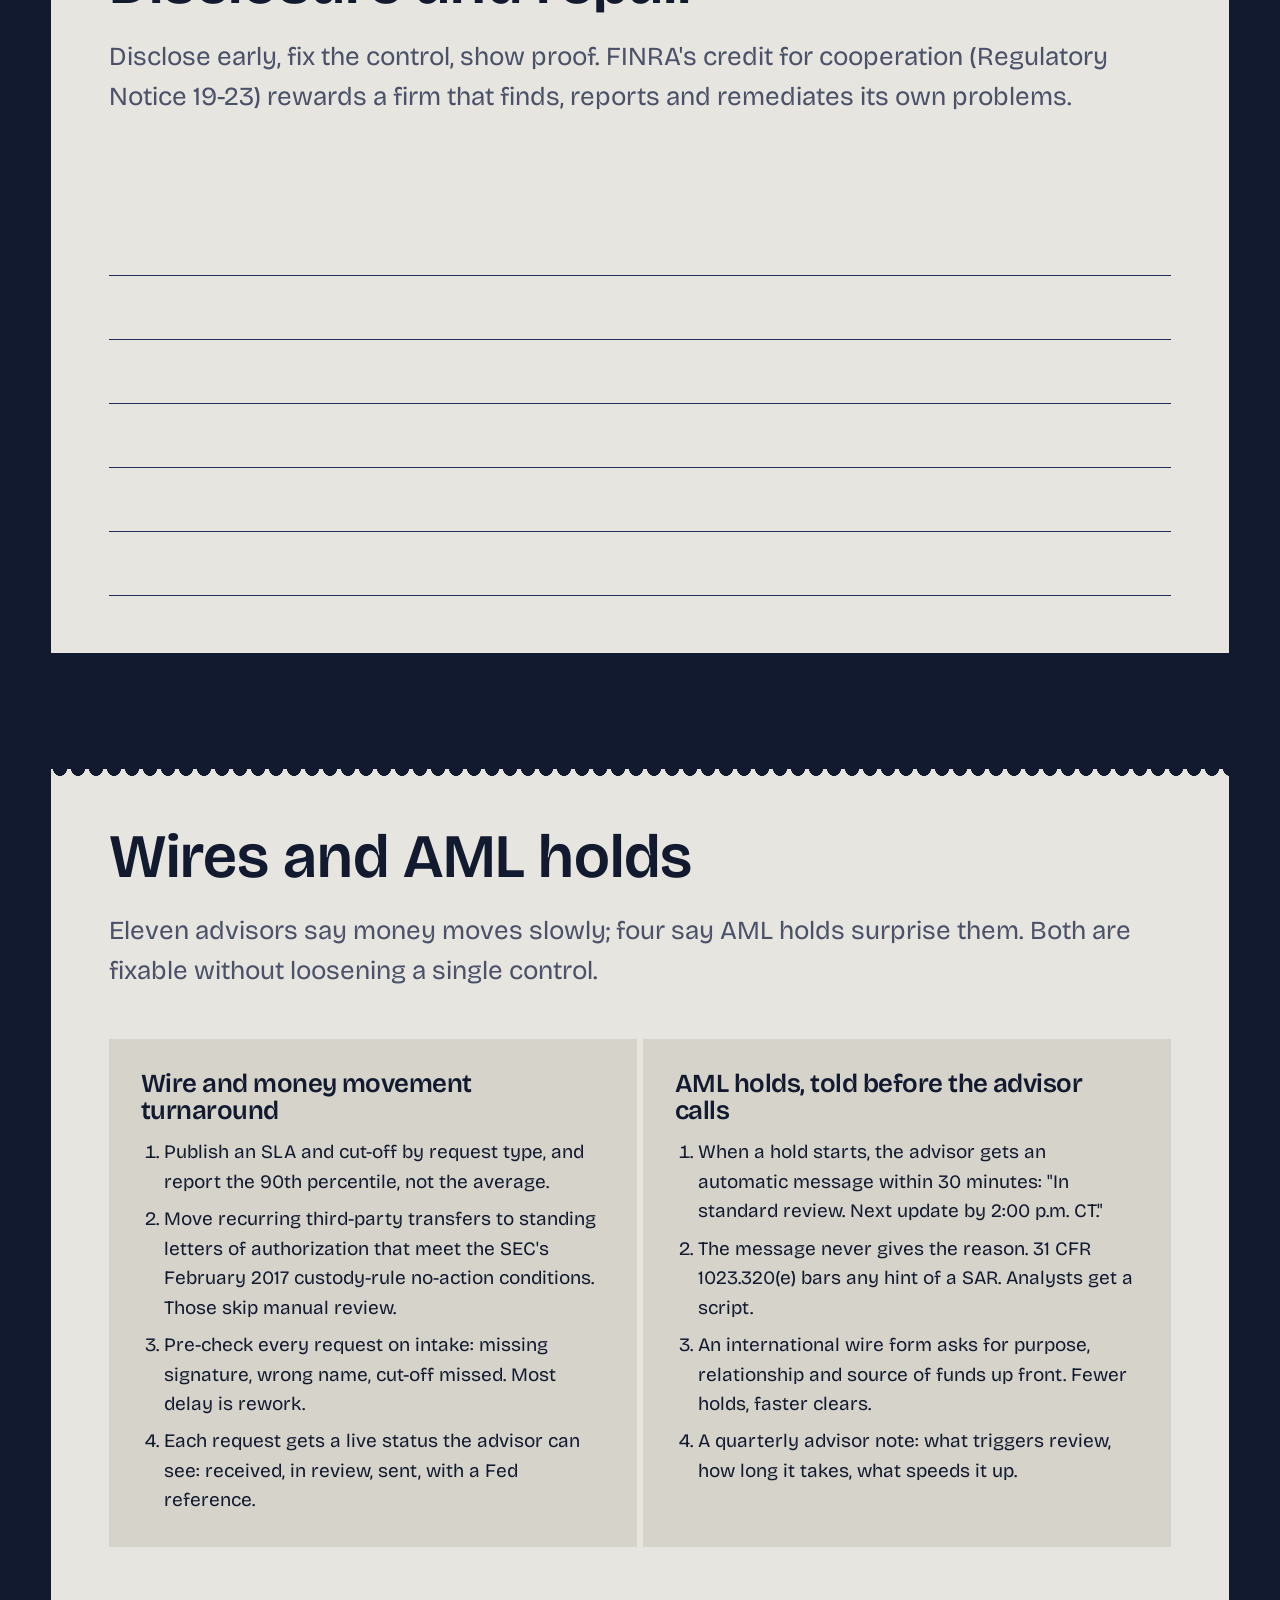
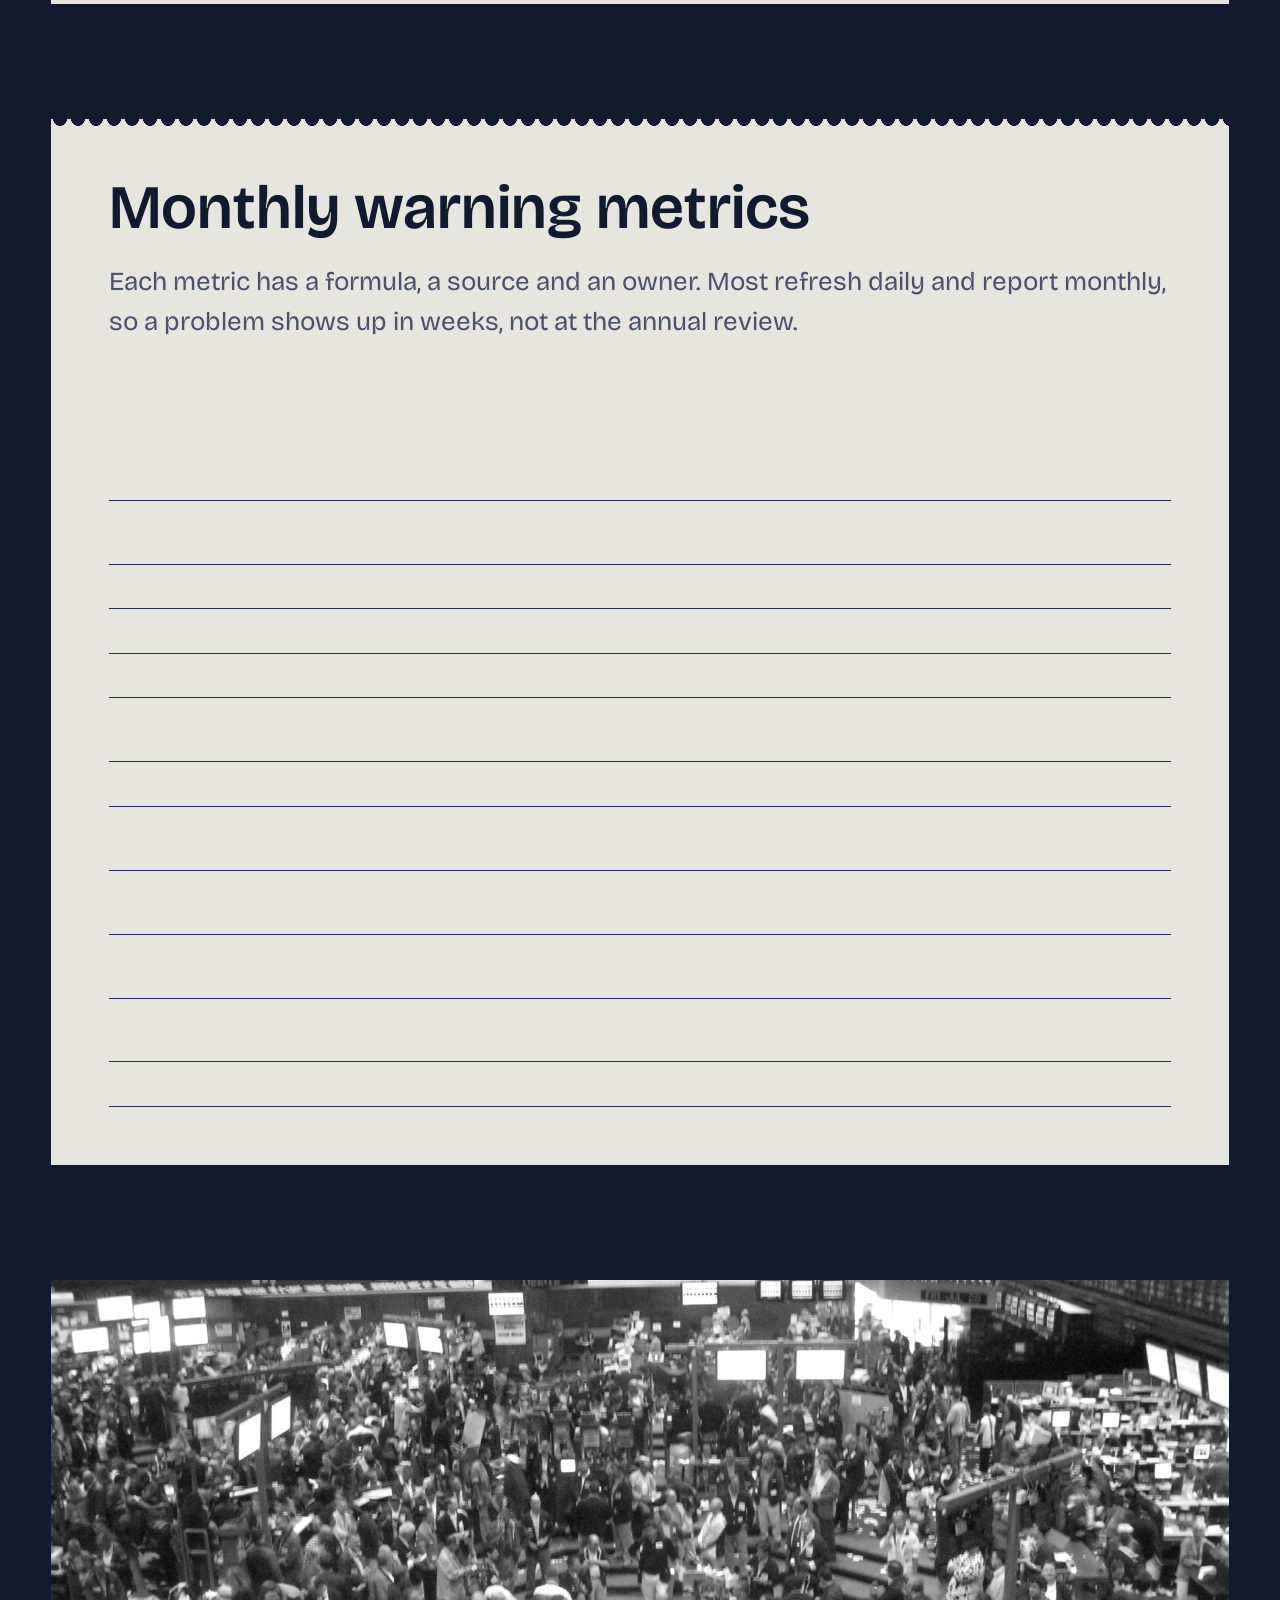
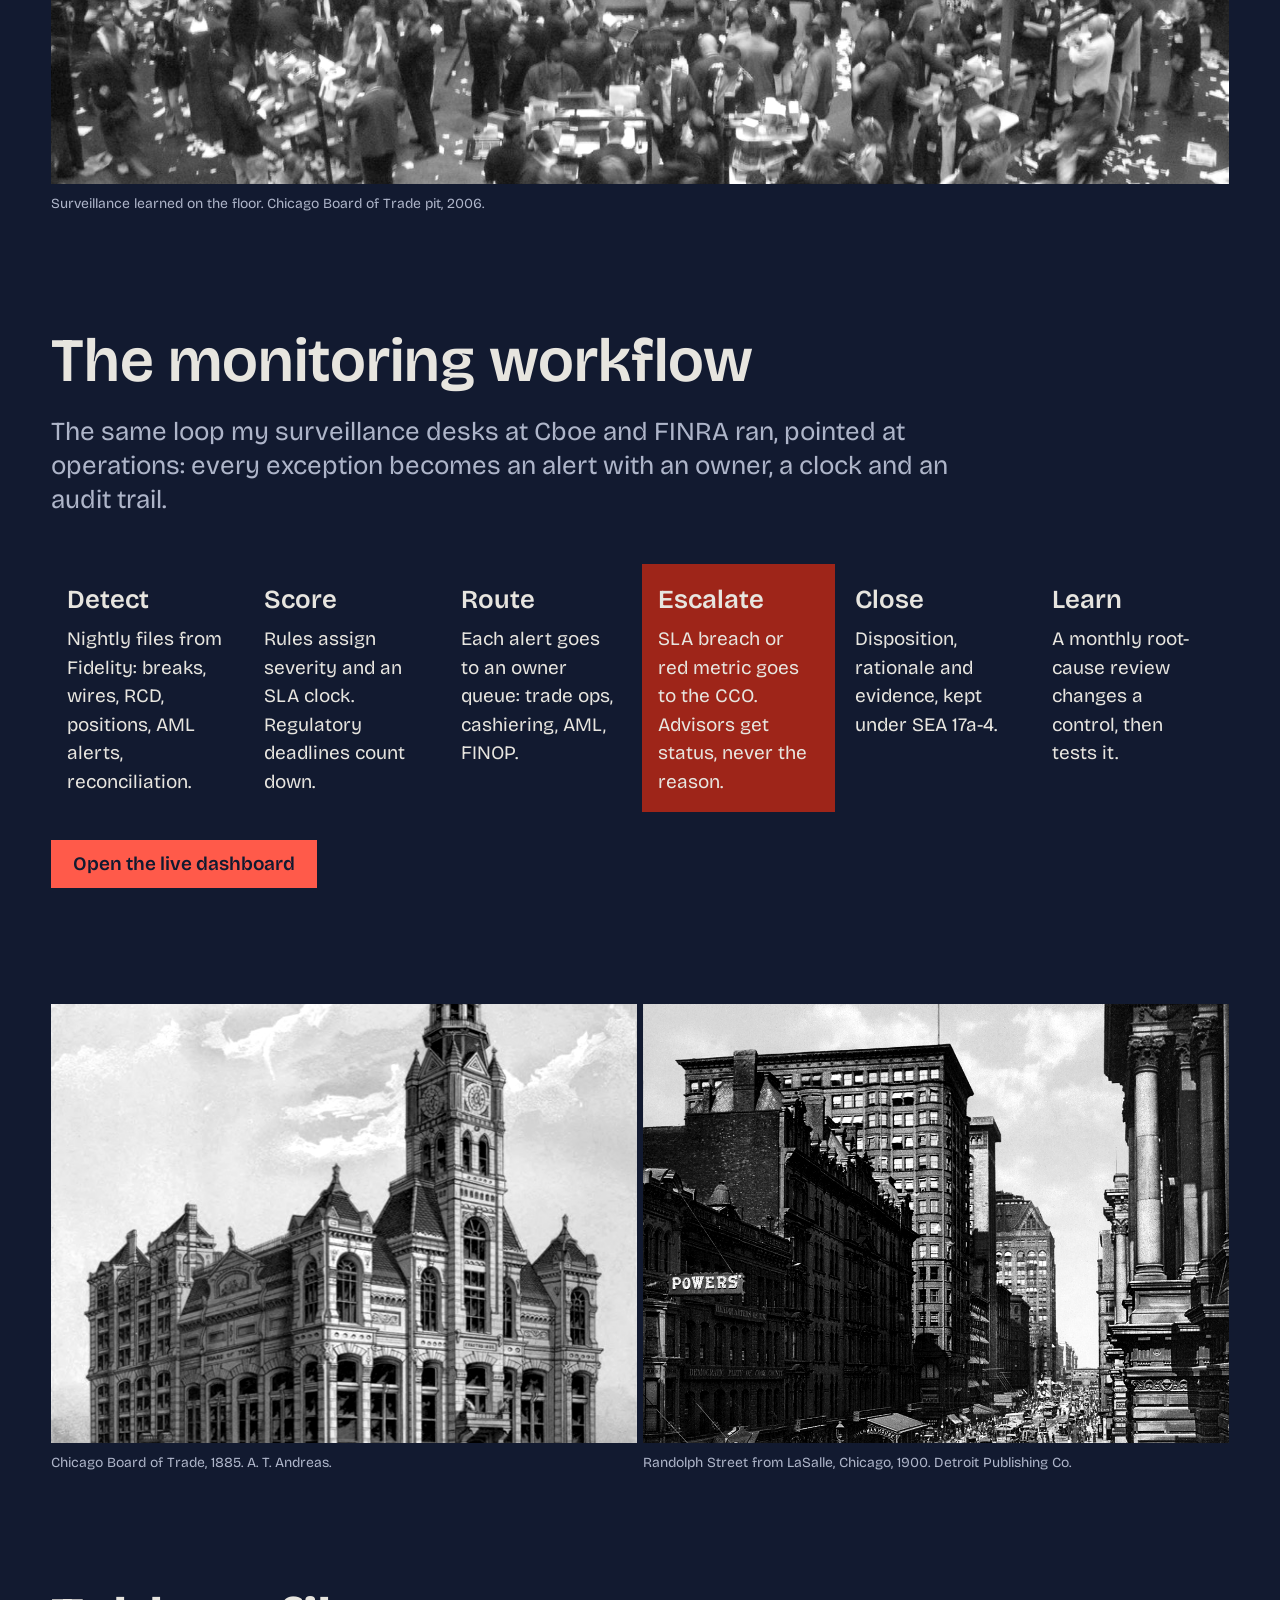
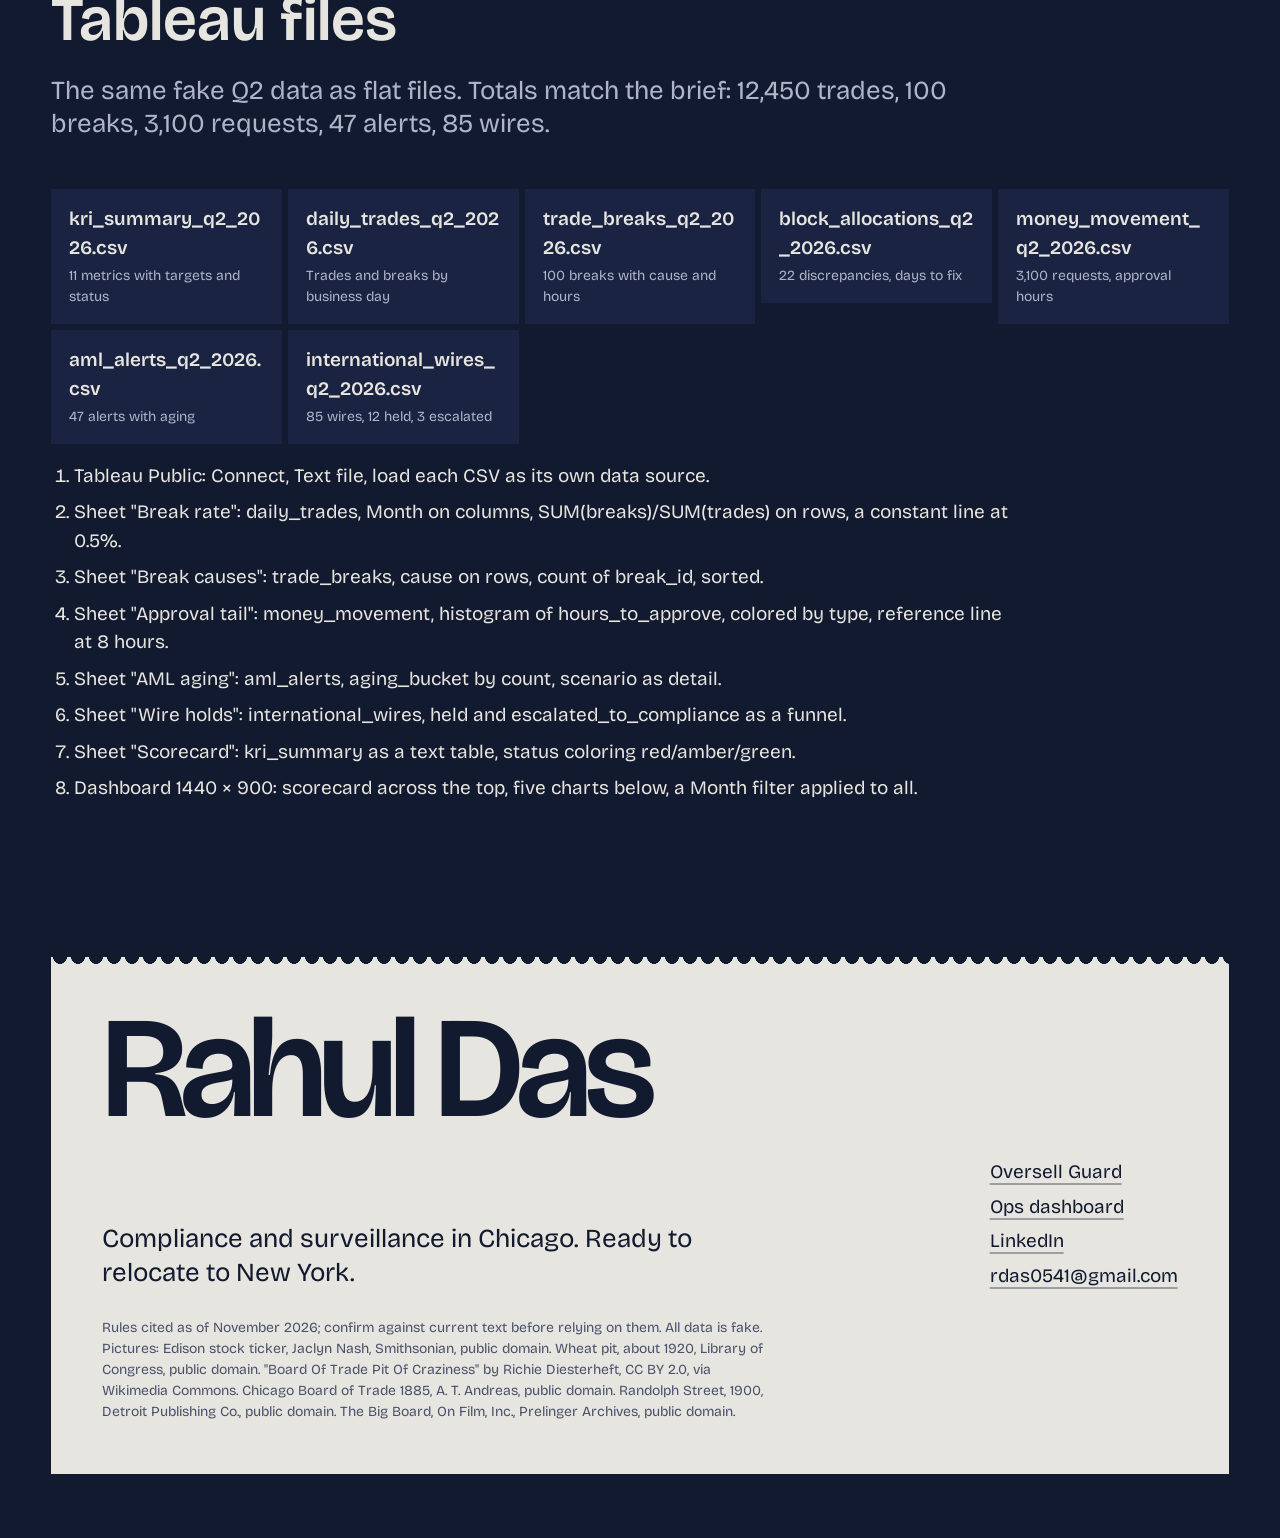
==== commit 663f0fee: "Add Oversell Guard page: the Python script running live in the browser Runs early-warning/oversell_g" ====
--- a/index.html
+++ b/index.html
@@ -182,6 +182,7 @@
   <a class="bar__mark" href="./index.html">Rahul Das</a>
   <nav class="bar__links" aria-label="This take-home">
     <a href="#exceptions">Exceptions</a>
+    <a href="./guard.html">Oversell Guard</a>
     <a href="#review">Q2 review</a>
     <a href="#tableau">Tableau files</a>
   </nav>
@@ -258,6 +259,7 @@
       </ol>
       <h4>Prevent it</h4>
       <p>Hard block in order entry: sell quantity cannot exceed settled plus pending-settled shares. Daily report of overrides to the supervising principal.</p>
+      <p><a href="./guard.html">See the block run live: Oversell Guard, the Python script, running on ten fake orders</a></p>
     </article>
     <div class="demo" data-ui>
       <p class="demo__t">Settlement ticket</p>
@@ -667,6 +669,7 @@
     <div class="back__row">
       <p>Compliance and surveillance in Chicago. Ready to relocate to New York.</p>
       <ul class="back__links">
+        <li><a href="./guard.html">Oversell Guard</a></li>
         <li><a href="./dashboard.html">Ops dashboard</a></li>
         <li><a href="https://www.linkedin.com/in/rahul-das-capm/" rel="noopener">LinkedIn</a></li>
         <li><a href="mailto:rdas0541@gmail.com">rdas0541@gmail.com</a></li>
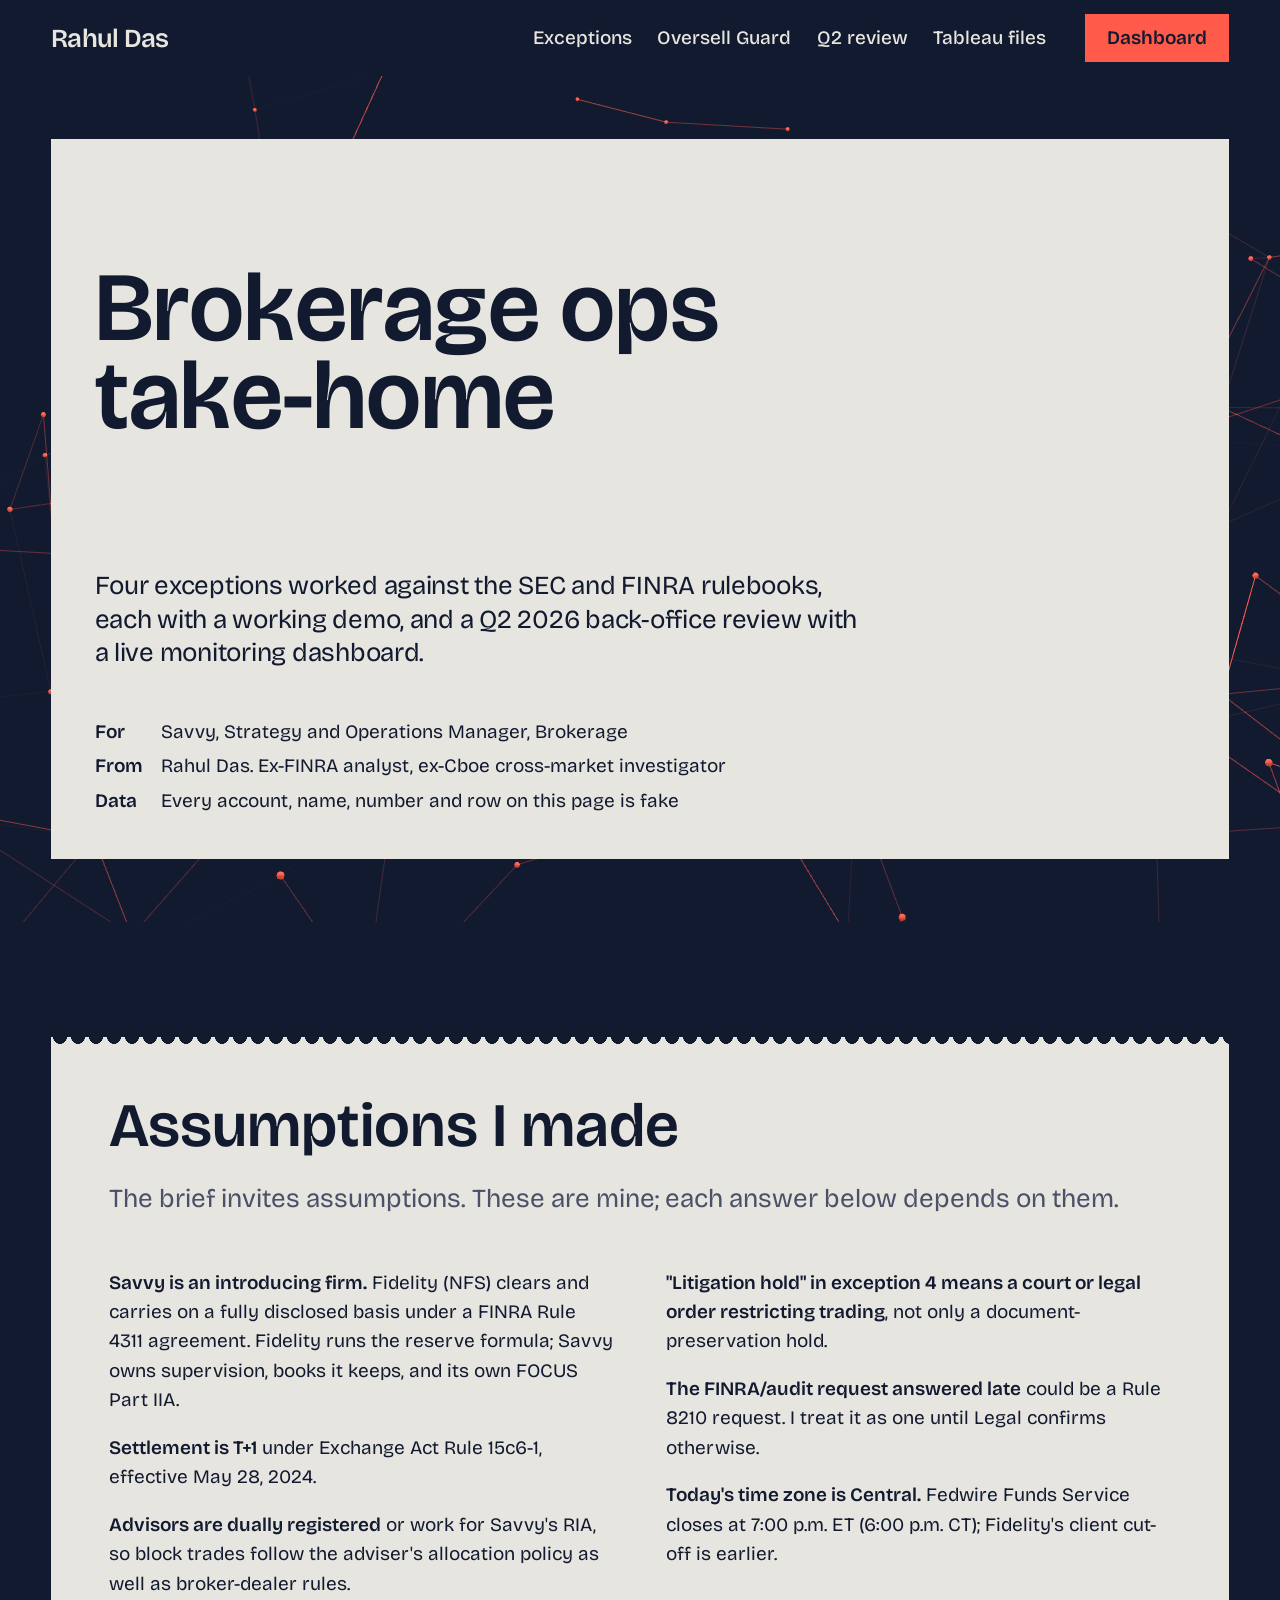
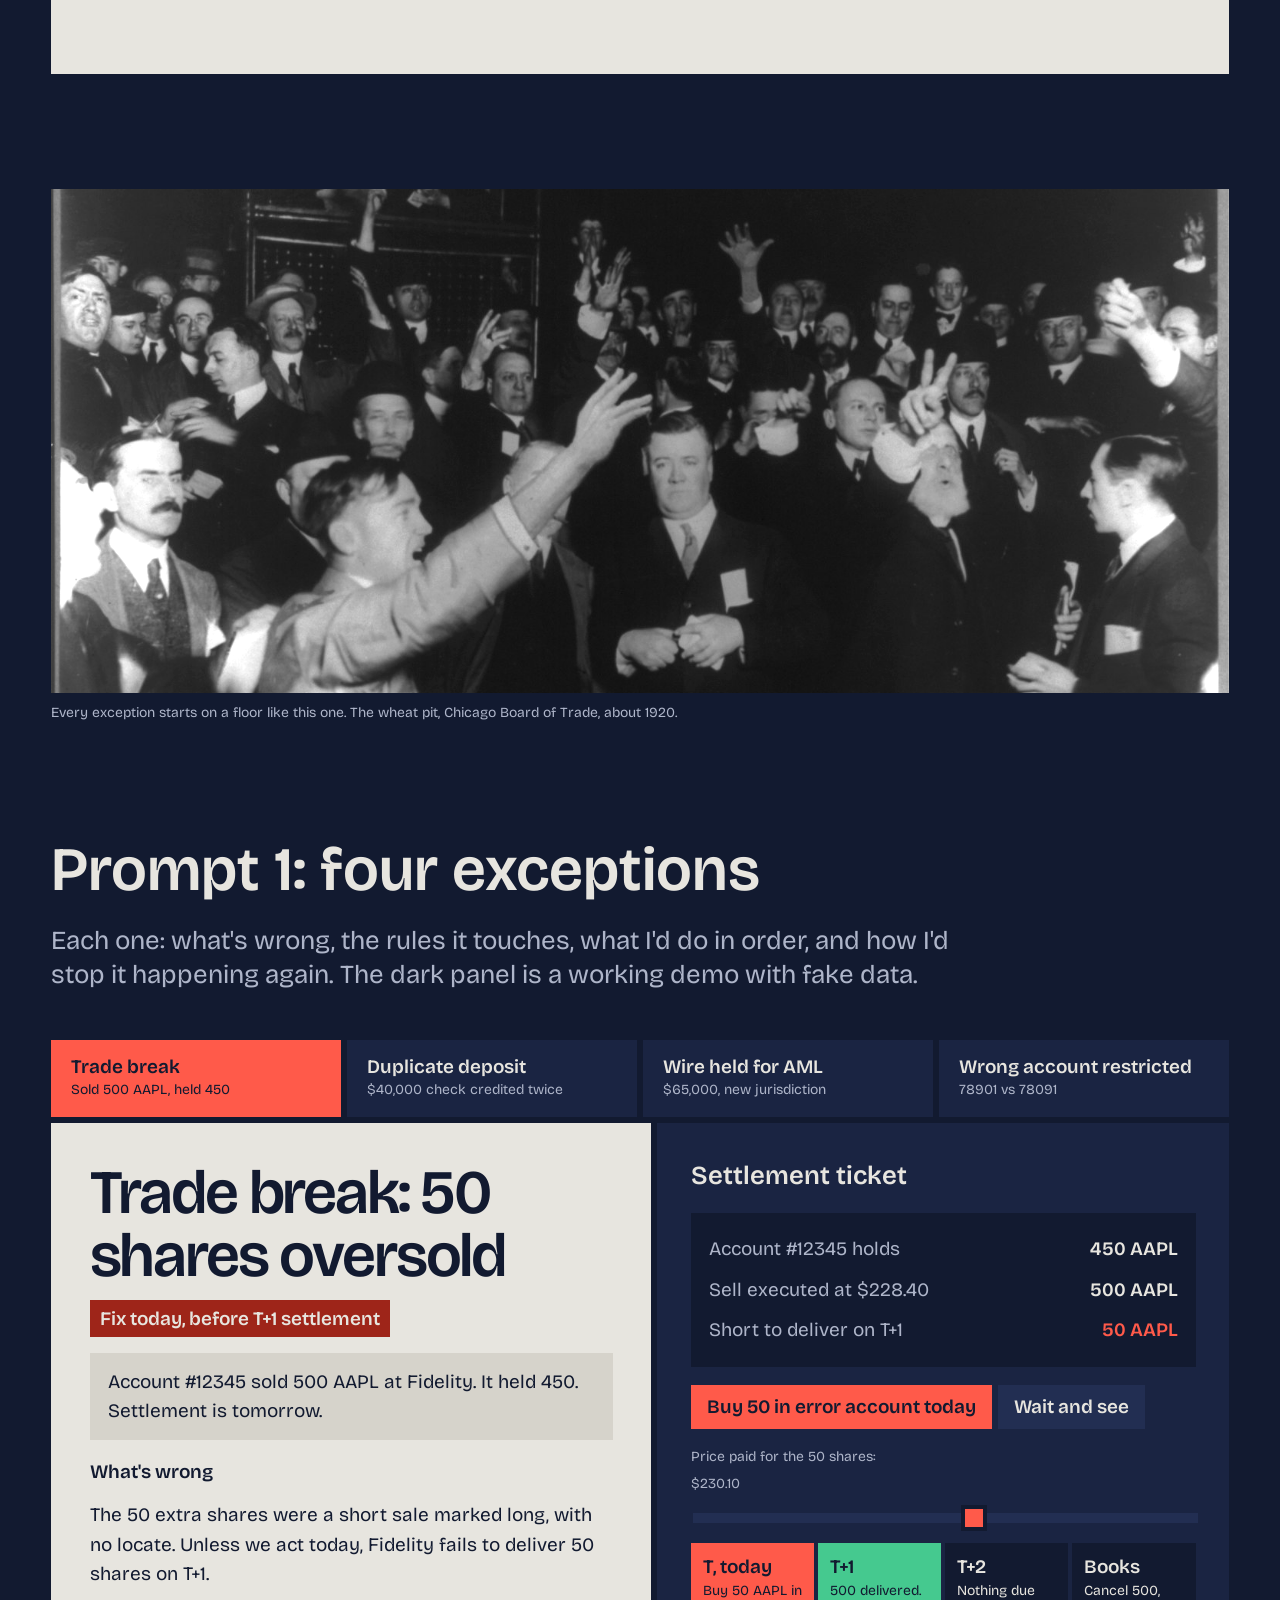
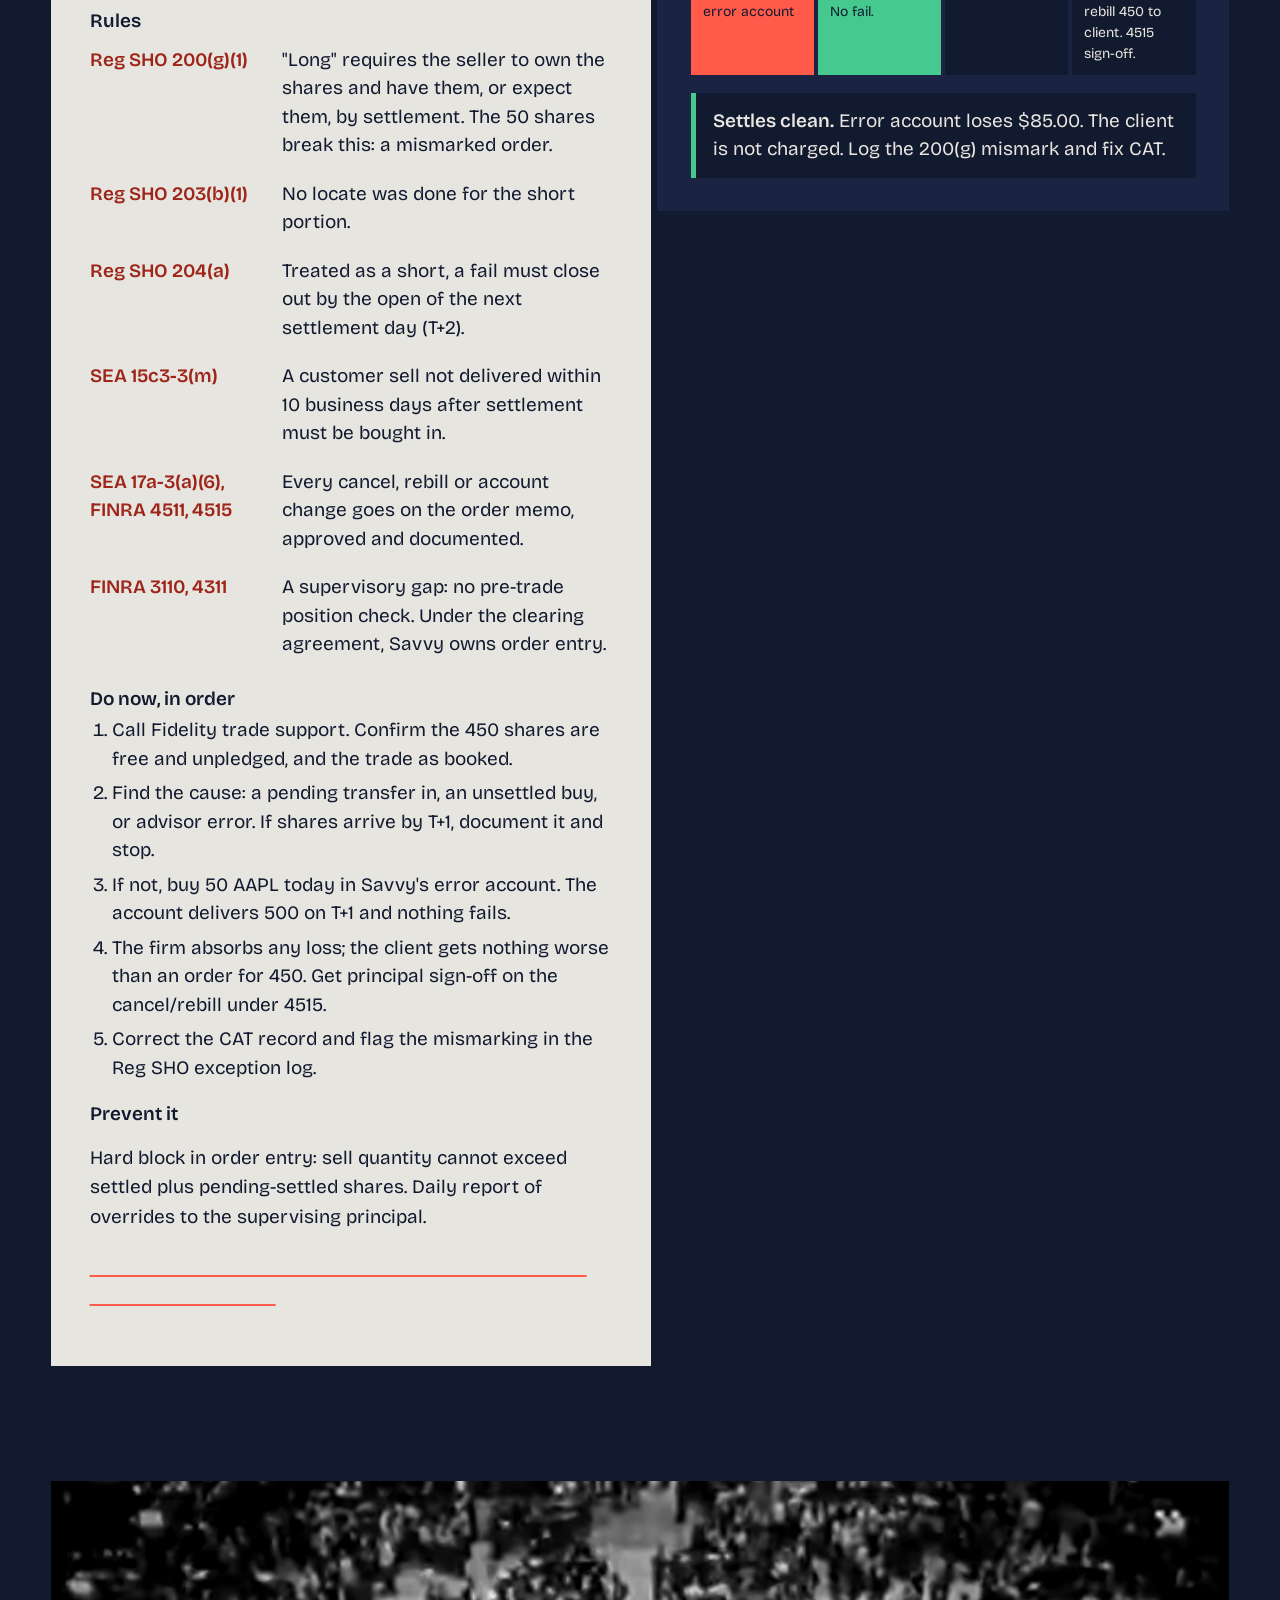
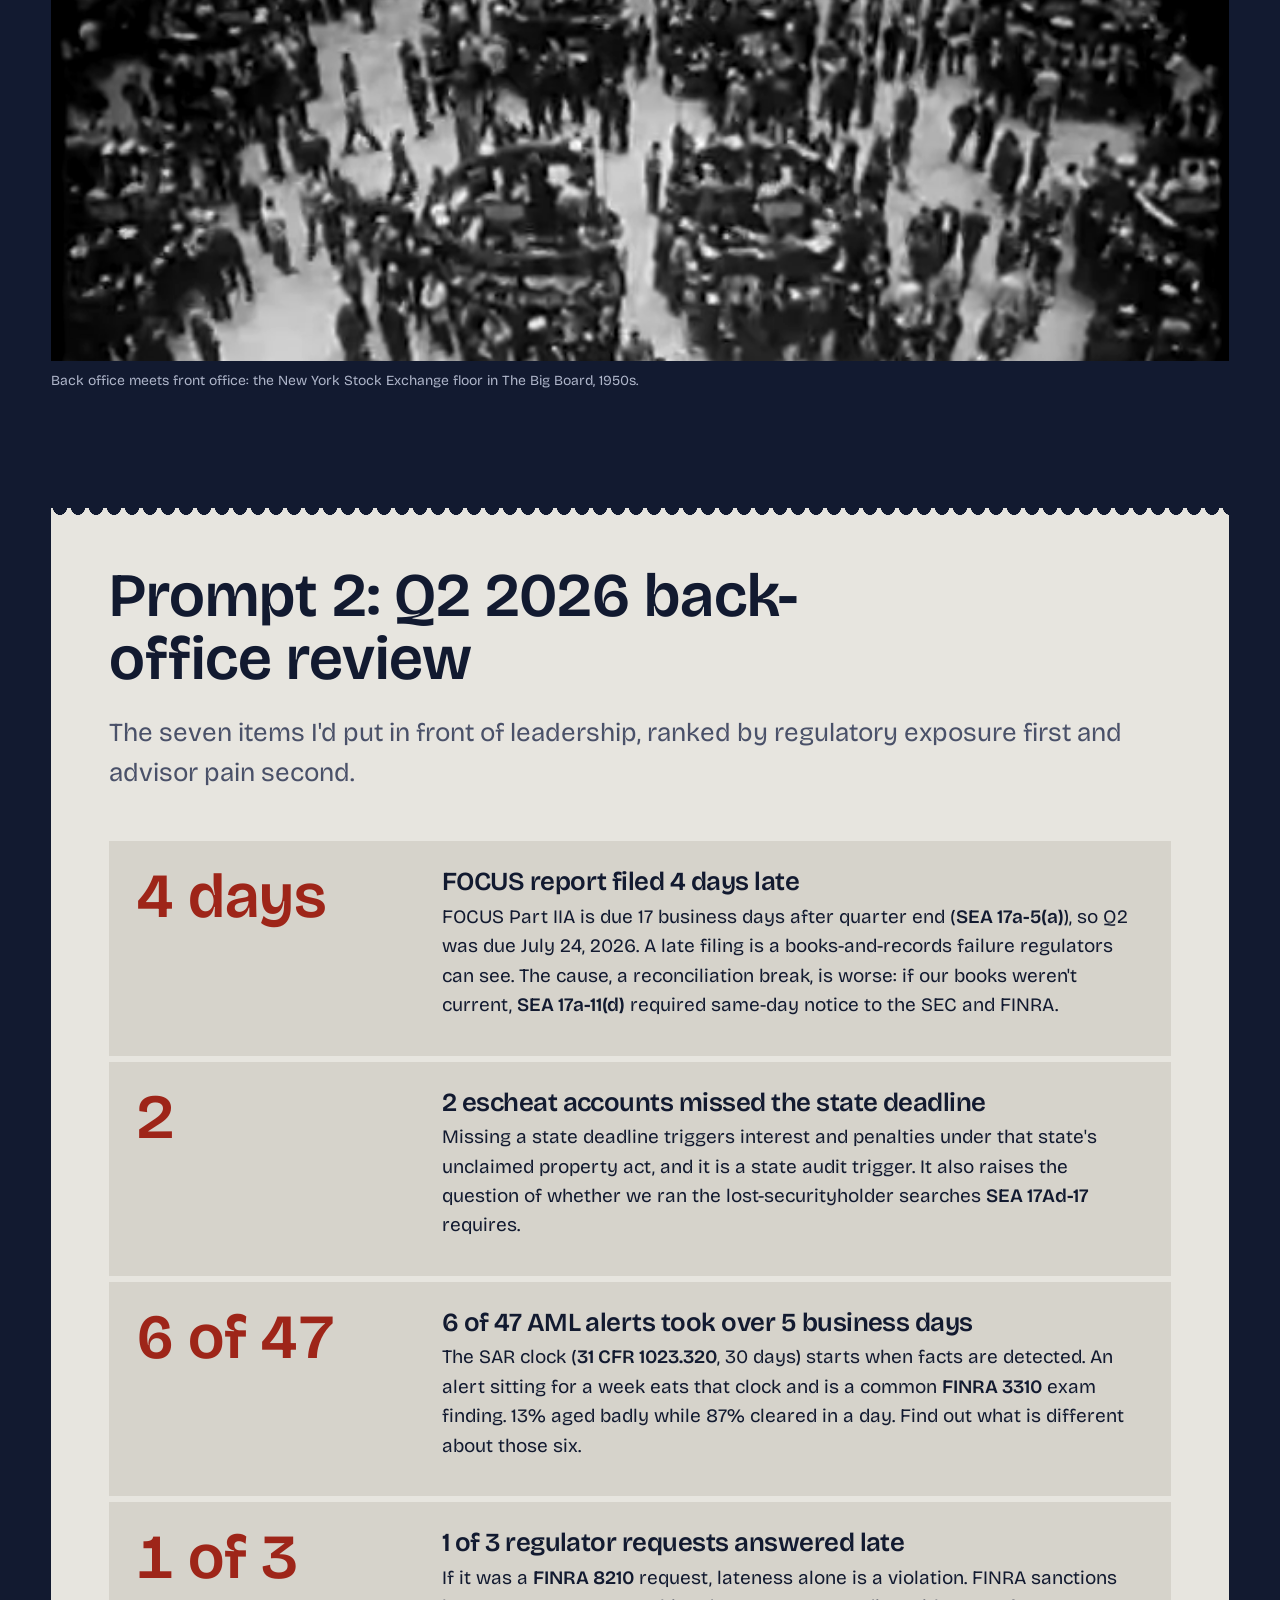
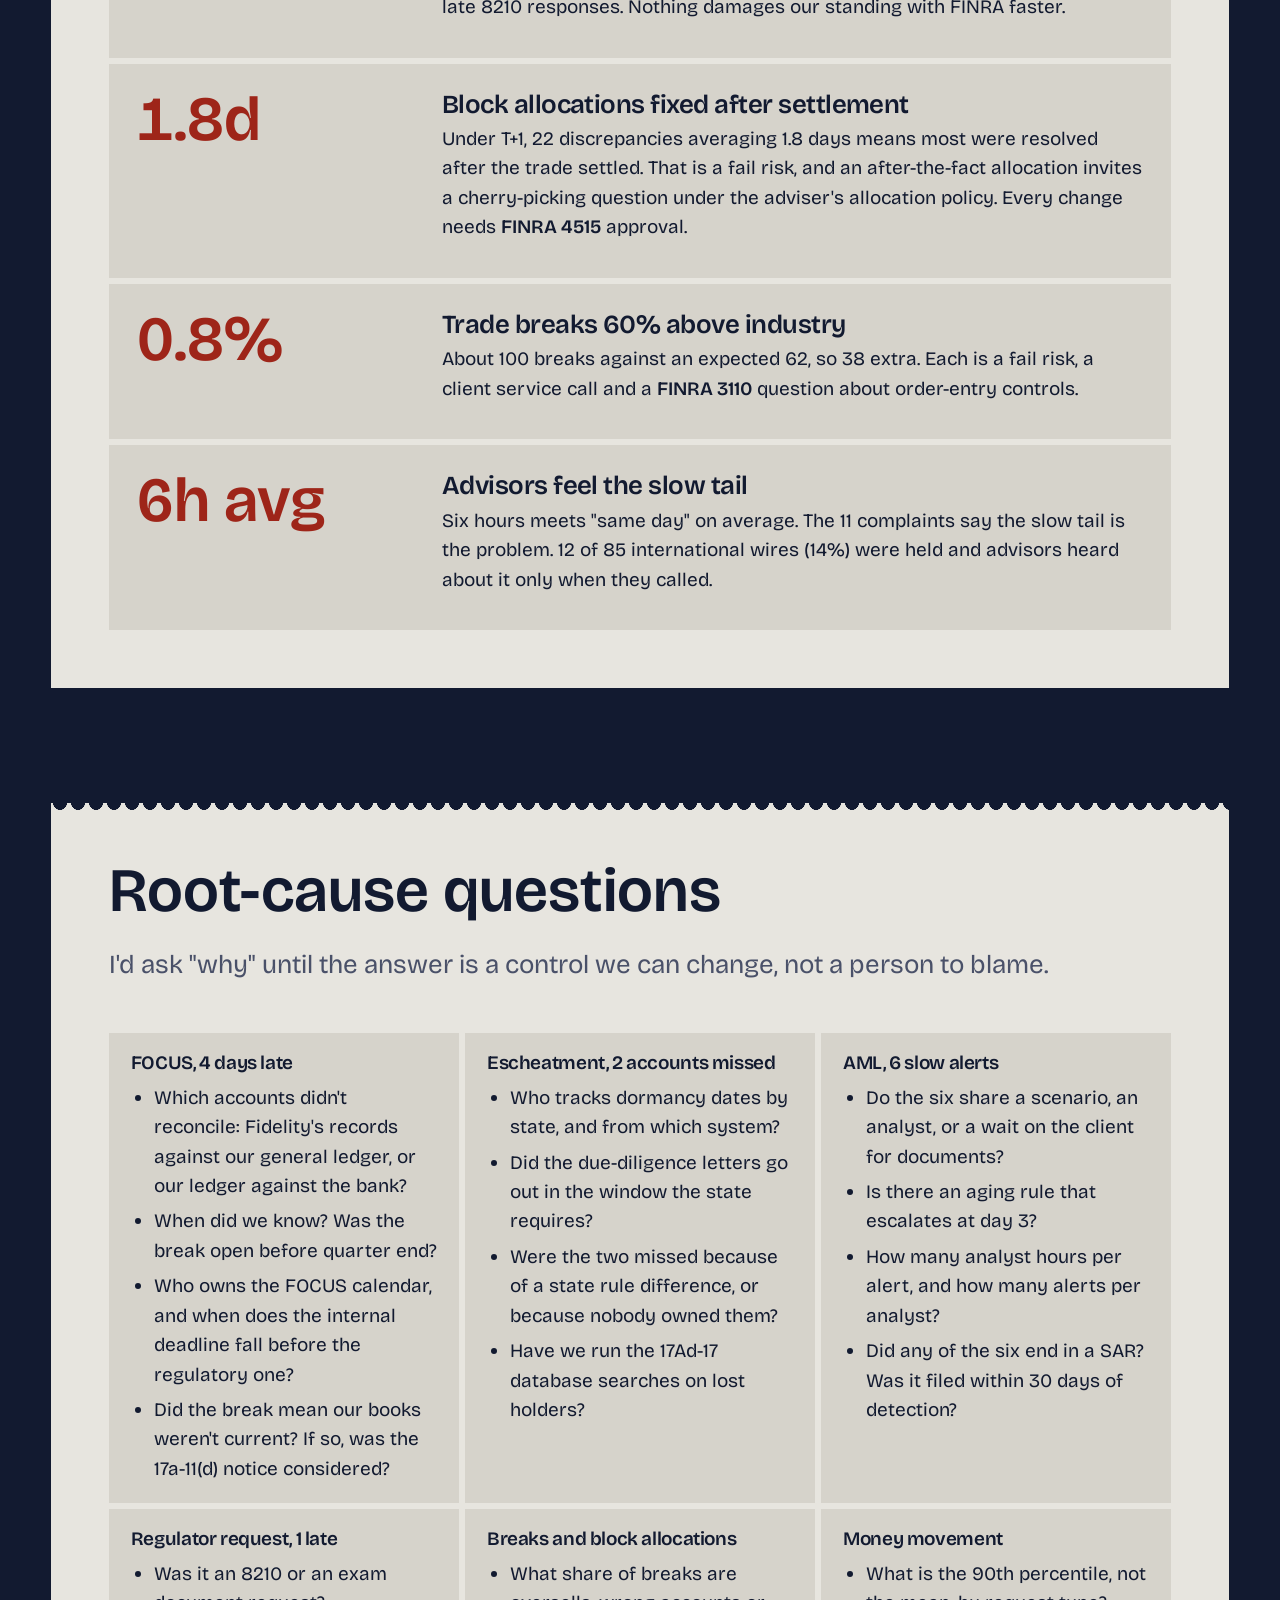
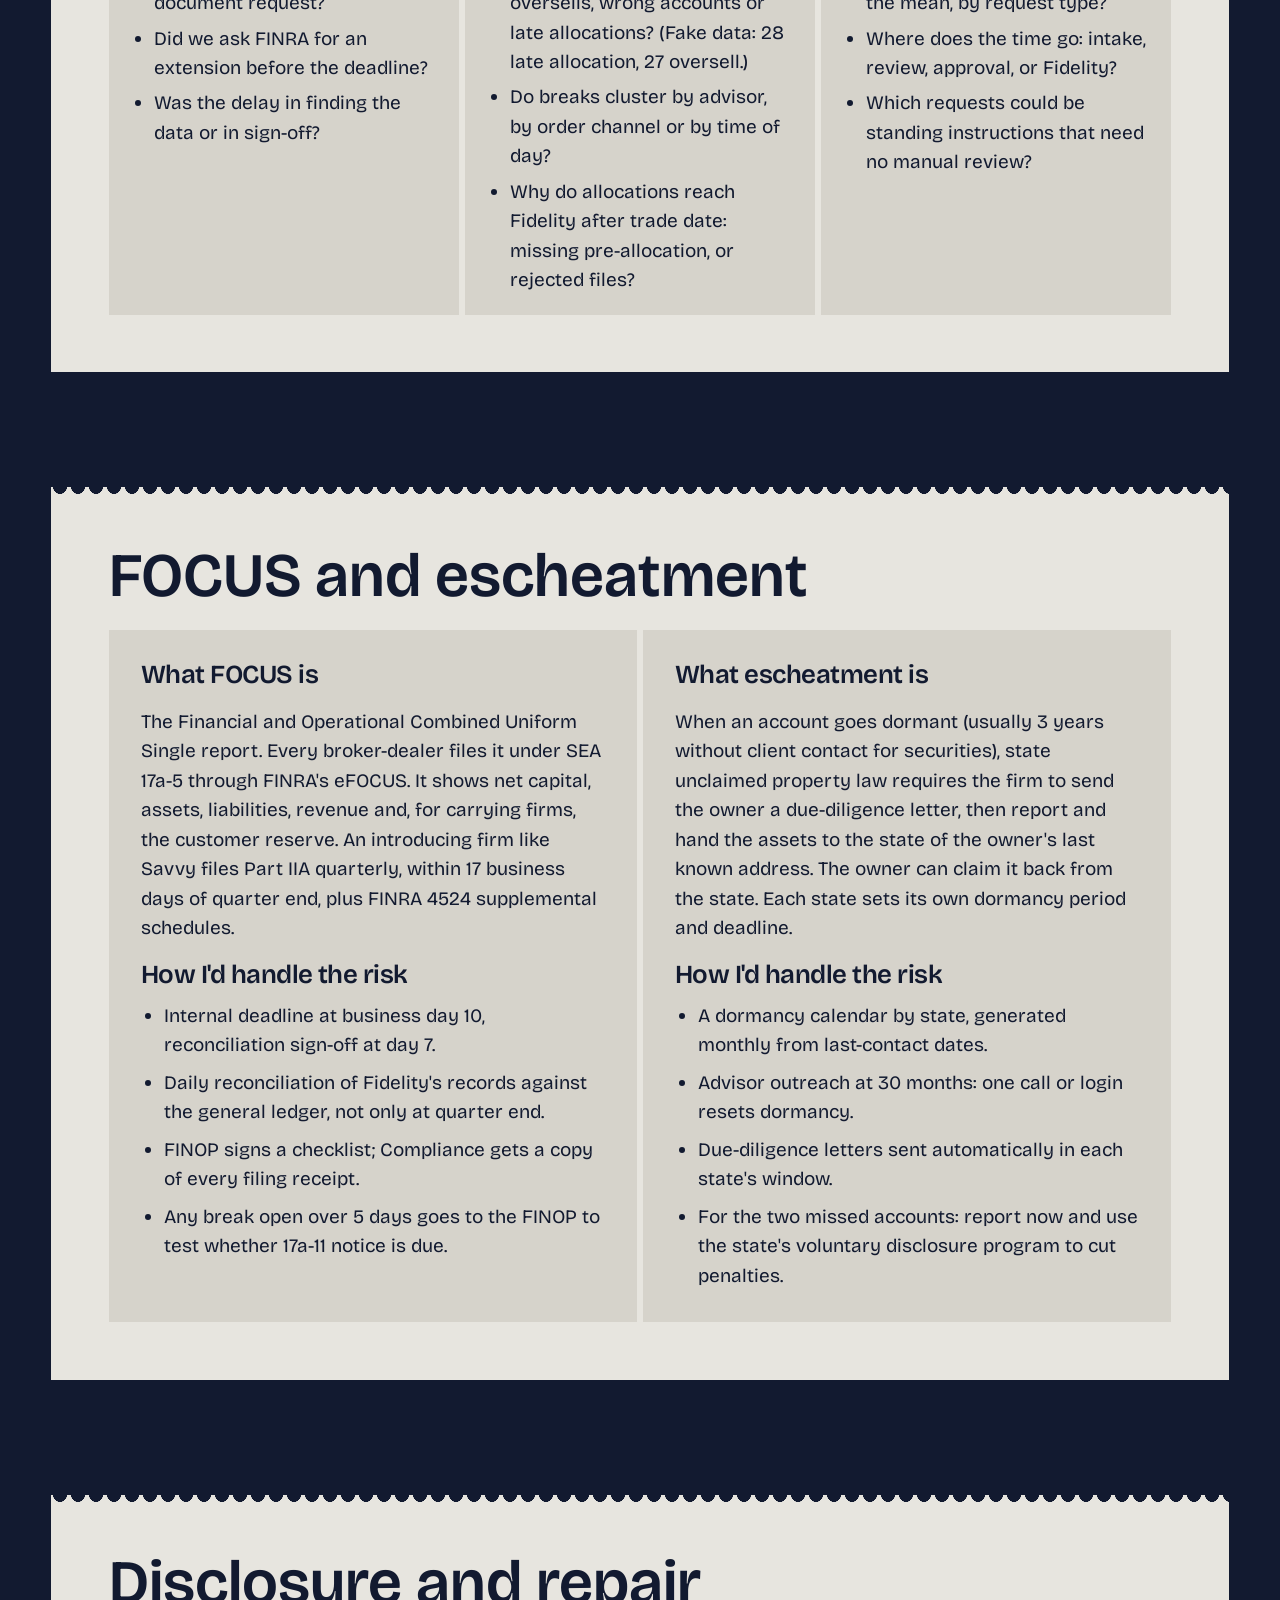
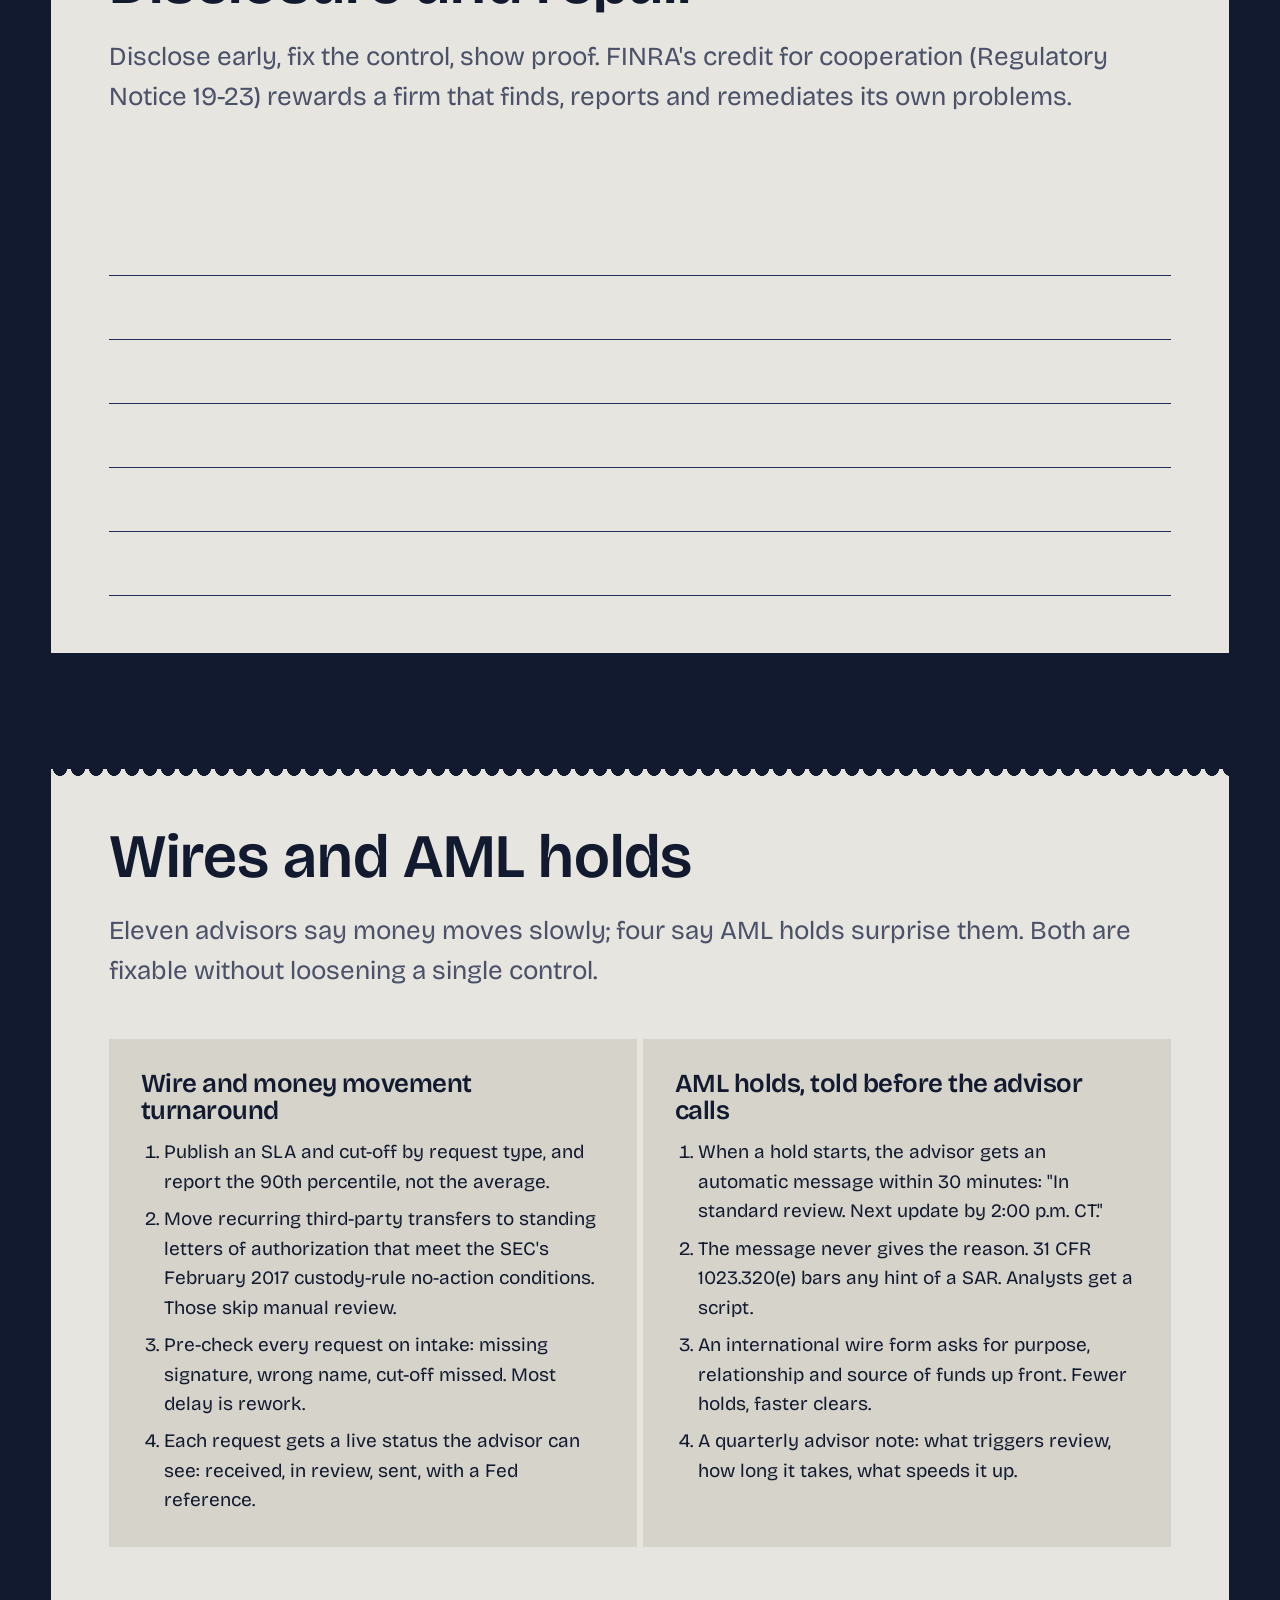
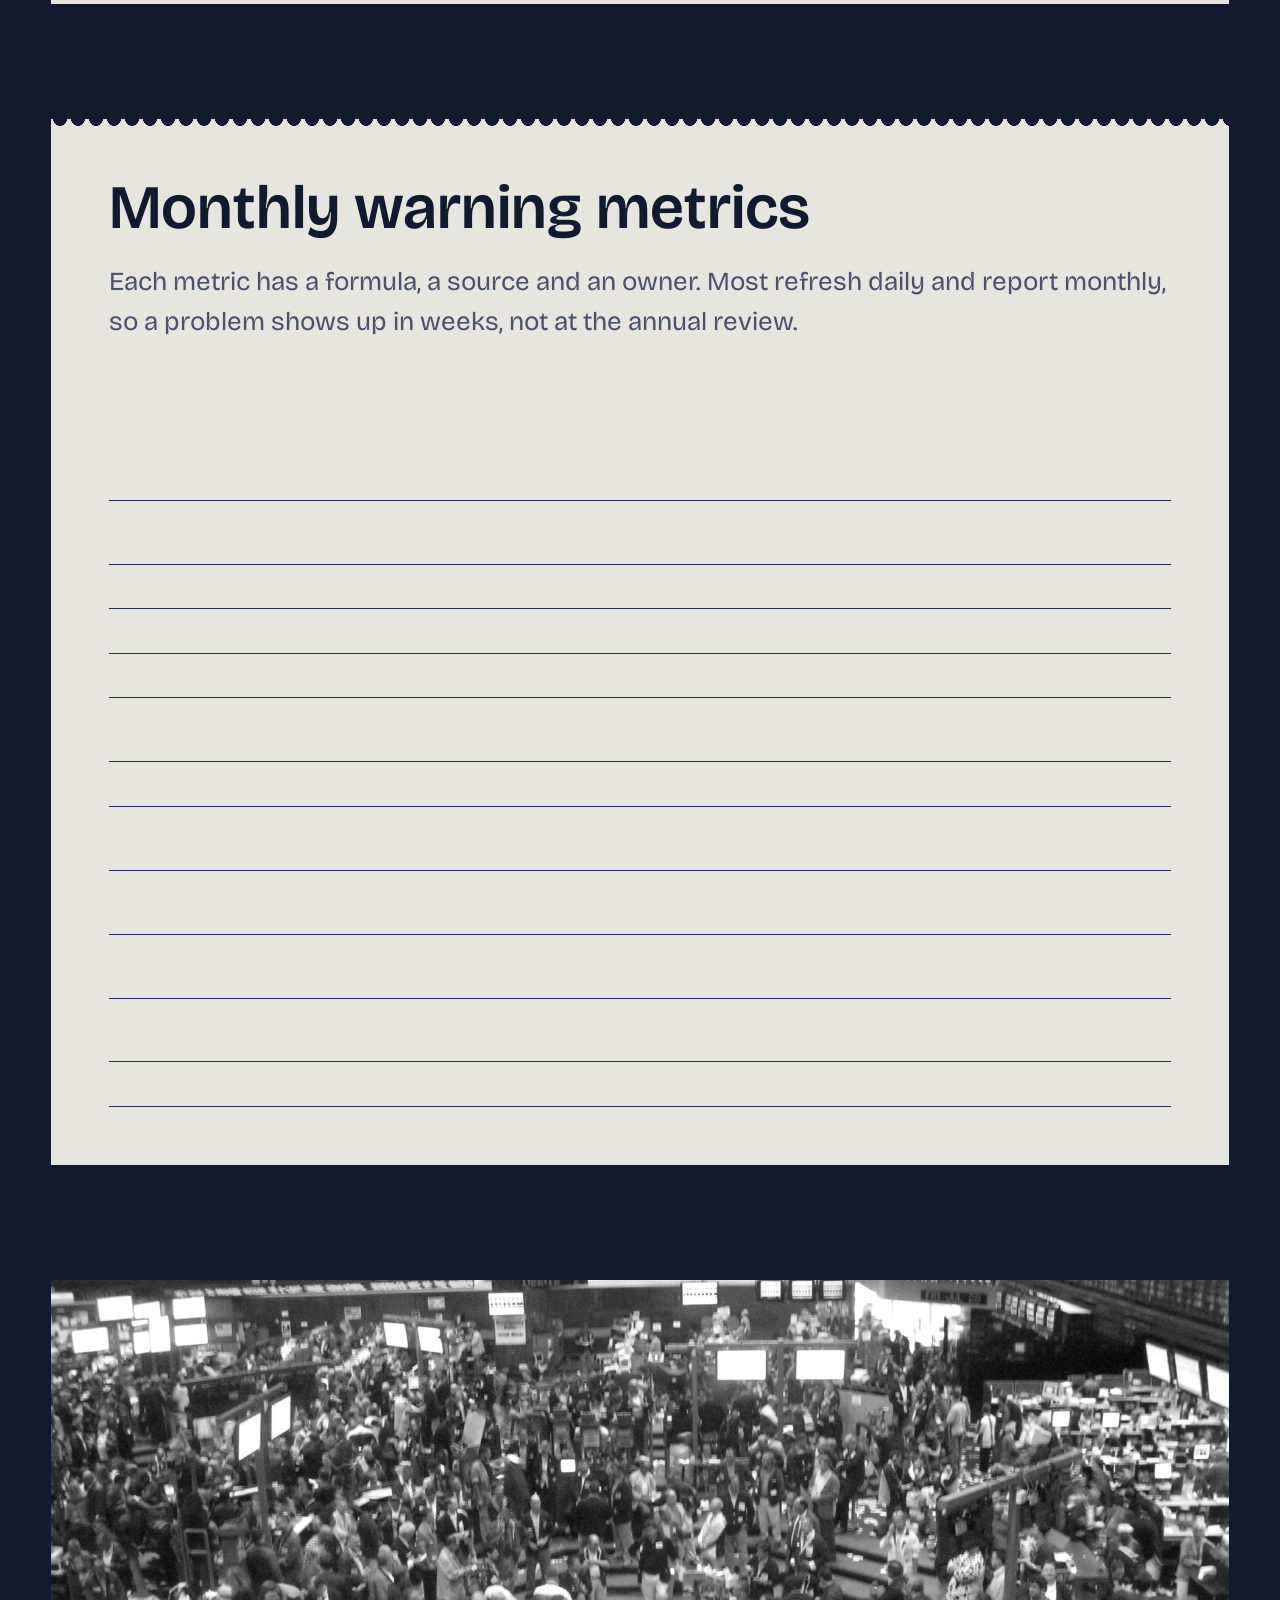
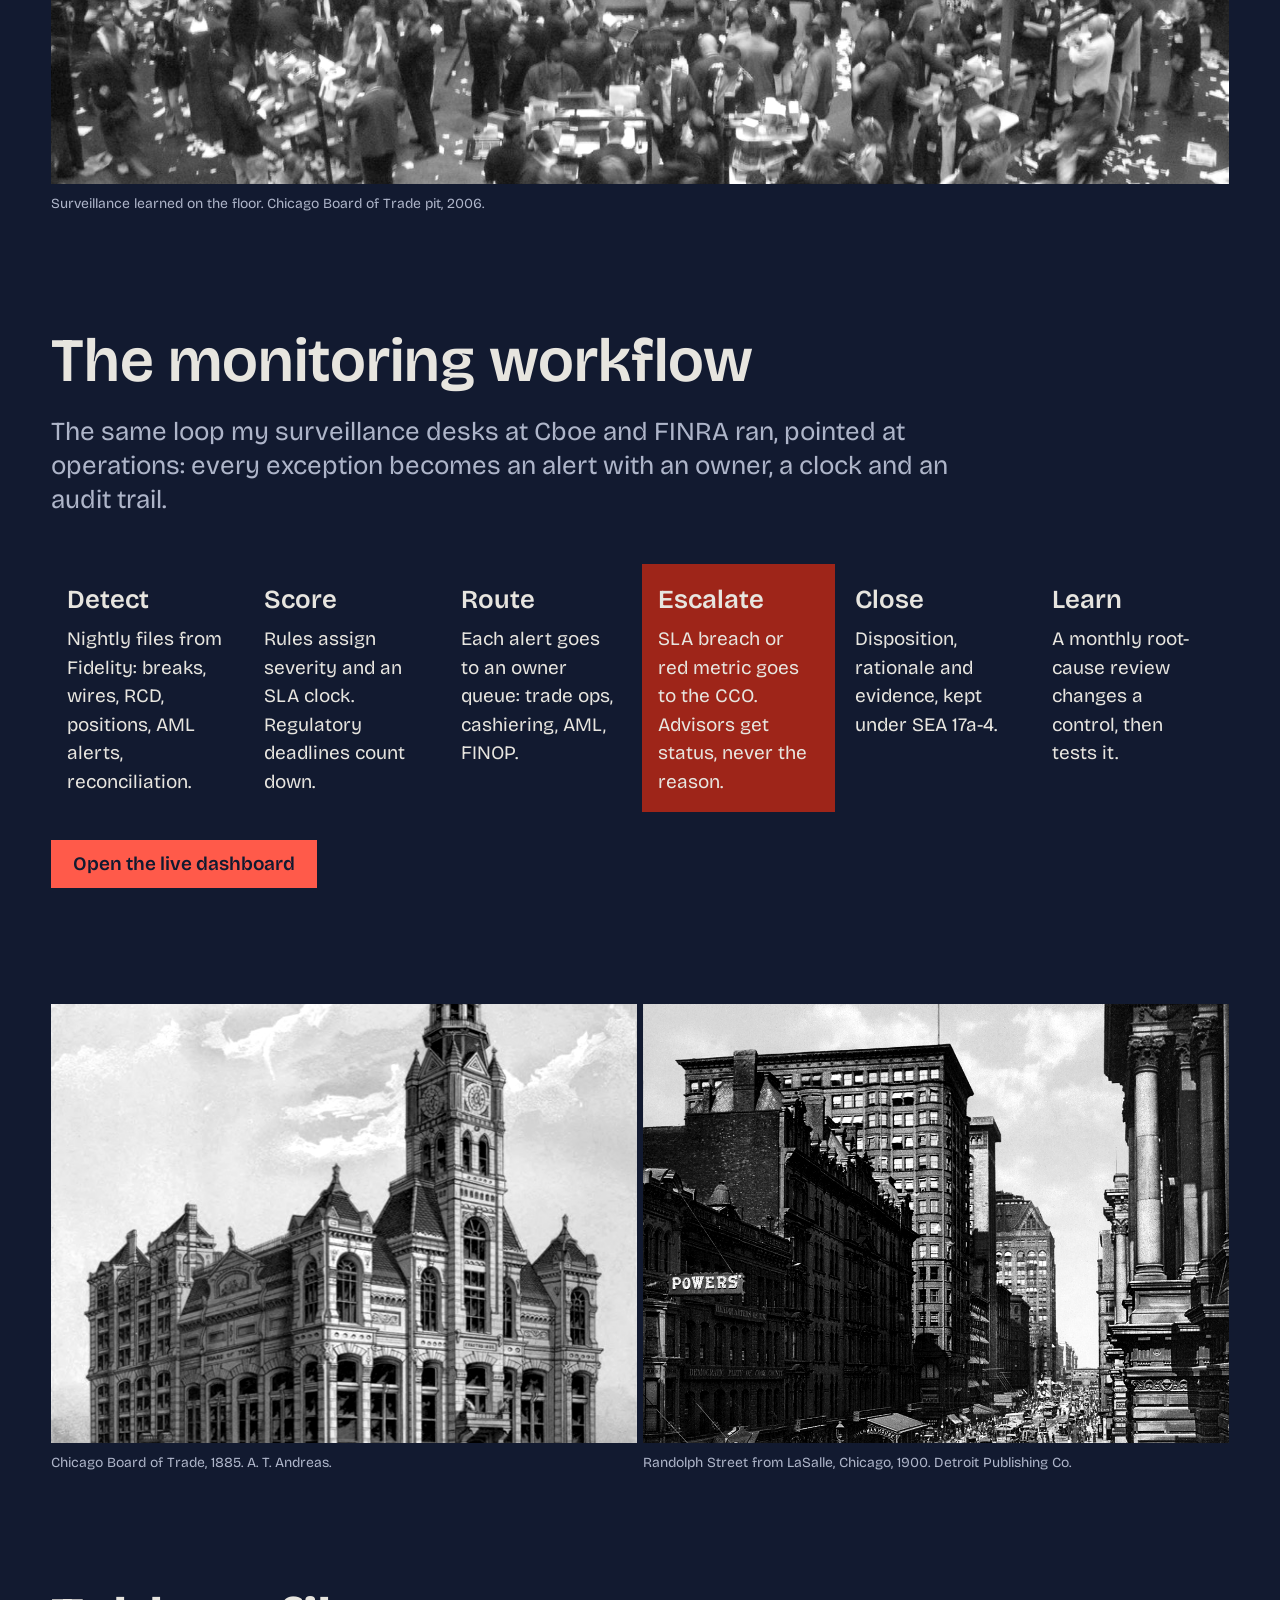
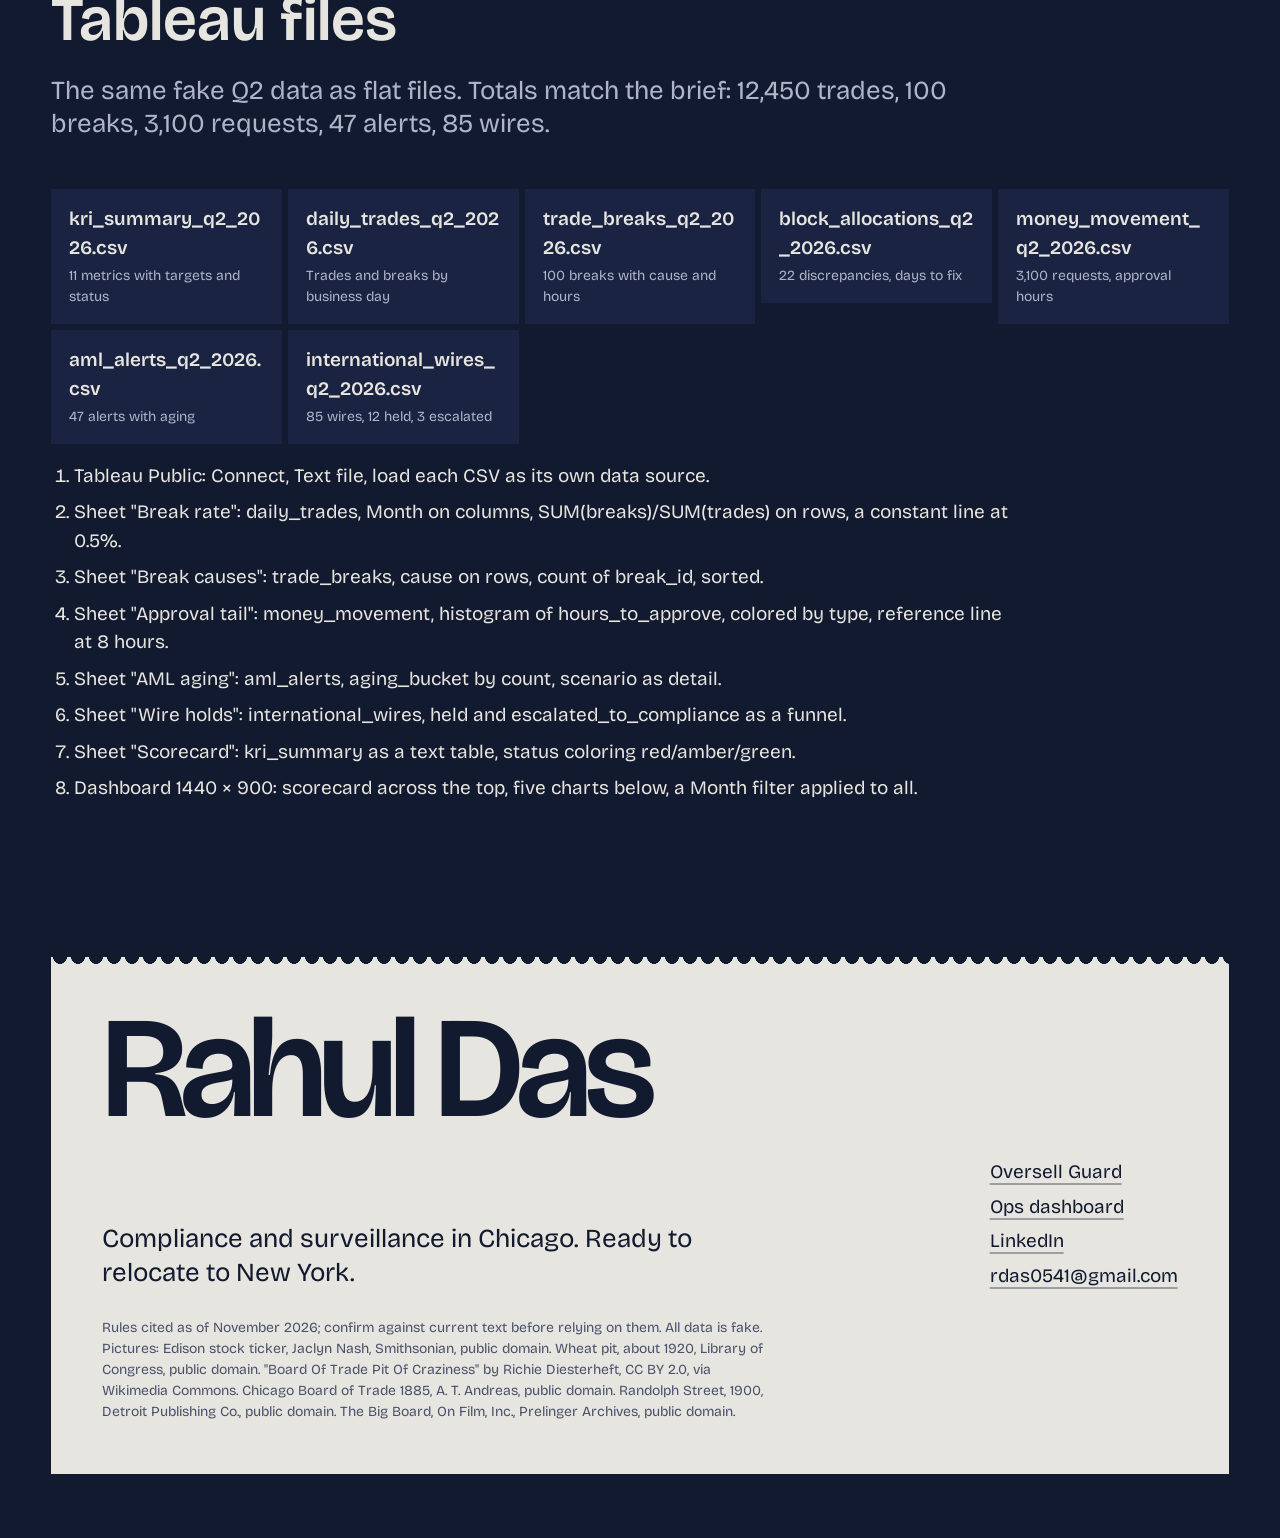
==== commit 82ee7128: "Simplify Oversell Guard page around the Exception 1 trade One choice: sell 500 or 450 AAPL. The page" ====
--- a/index.html
+++ b/index.html
@@ -259,7 +259,7 @@
       </ol>
       <h4>Prevent it</h4>
       <p>Hard block in order entry: sell quantity cannot exceed settled plus pending-settled shares. Daily report of overrides to the supervising principal.</p>
-      <p><a href="./guard.html">See the block run live: Oversell Guard, the Python script, running on ten fake orders</a></p>
+      <p><a href="./guard.html">See the block run live: Oversell Guard, the Python script, running on this trade</a></p>
     </article>
     <div class="demo" data-ui>
       <p class="demo__t">Settlement ticket</p>
